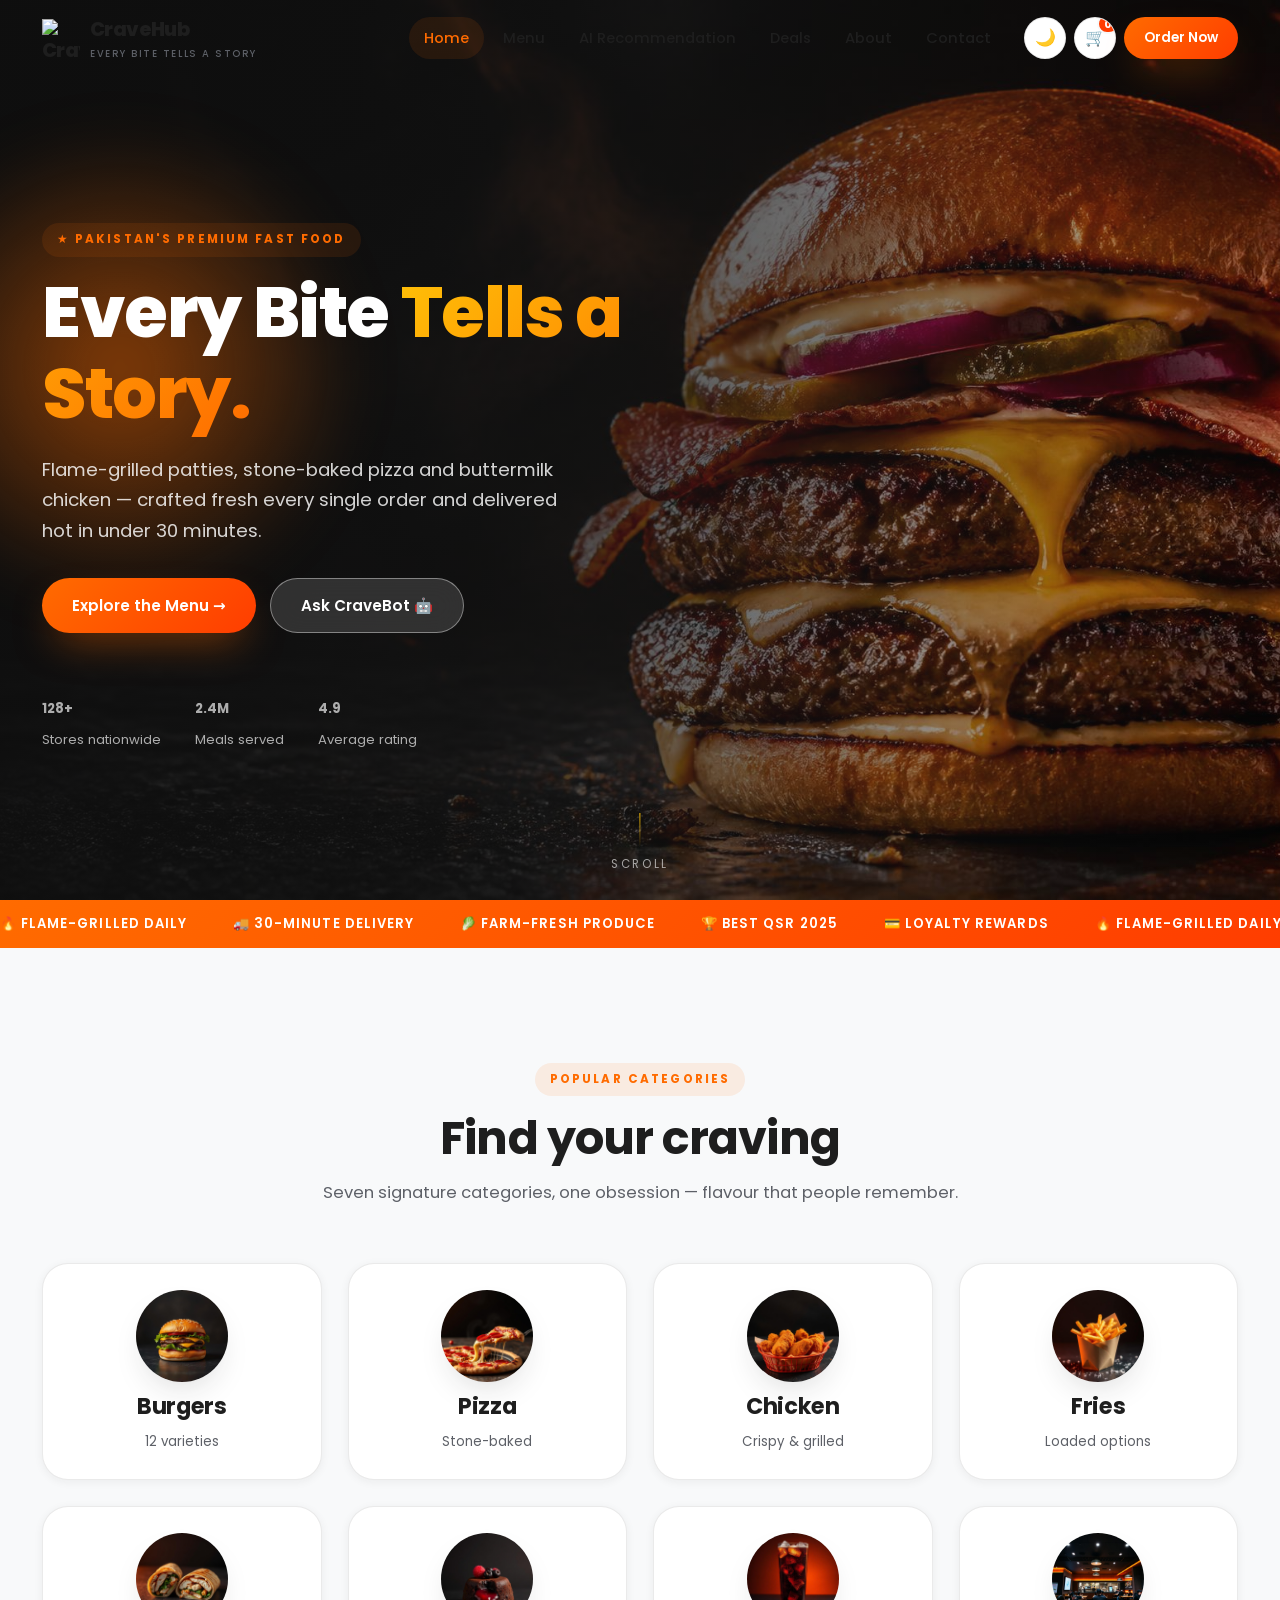
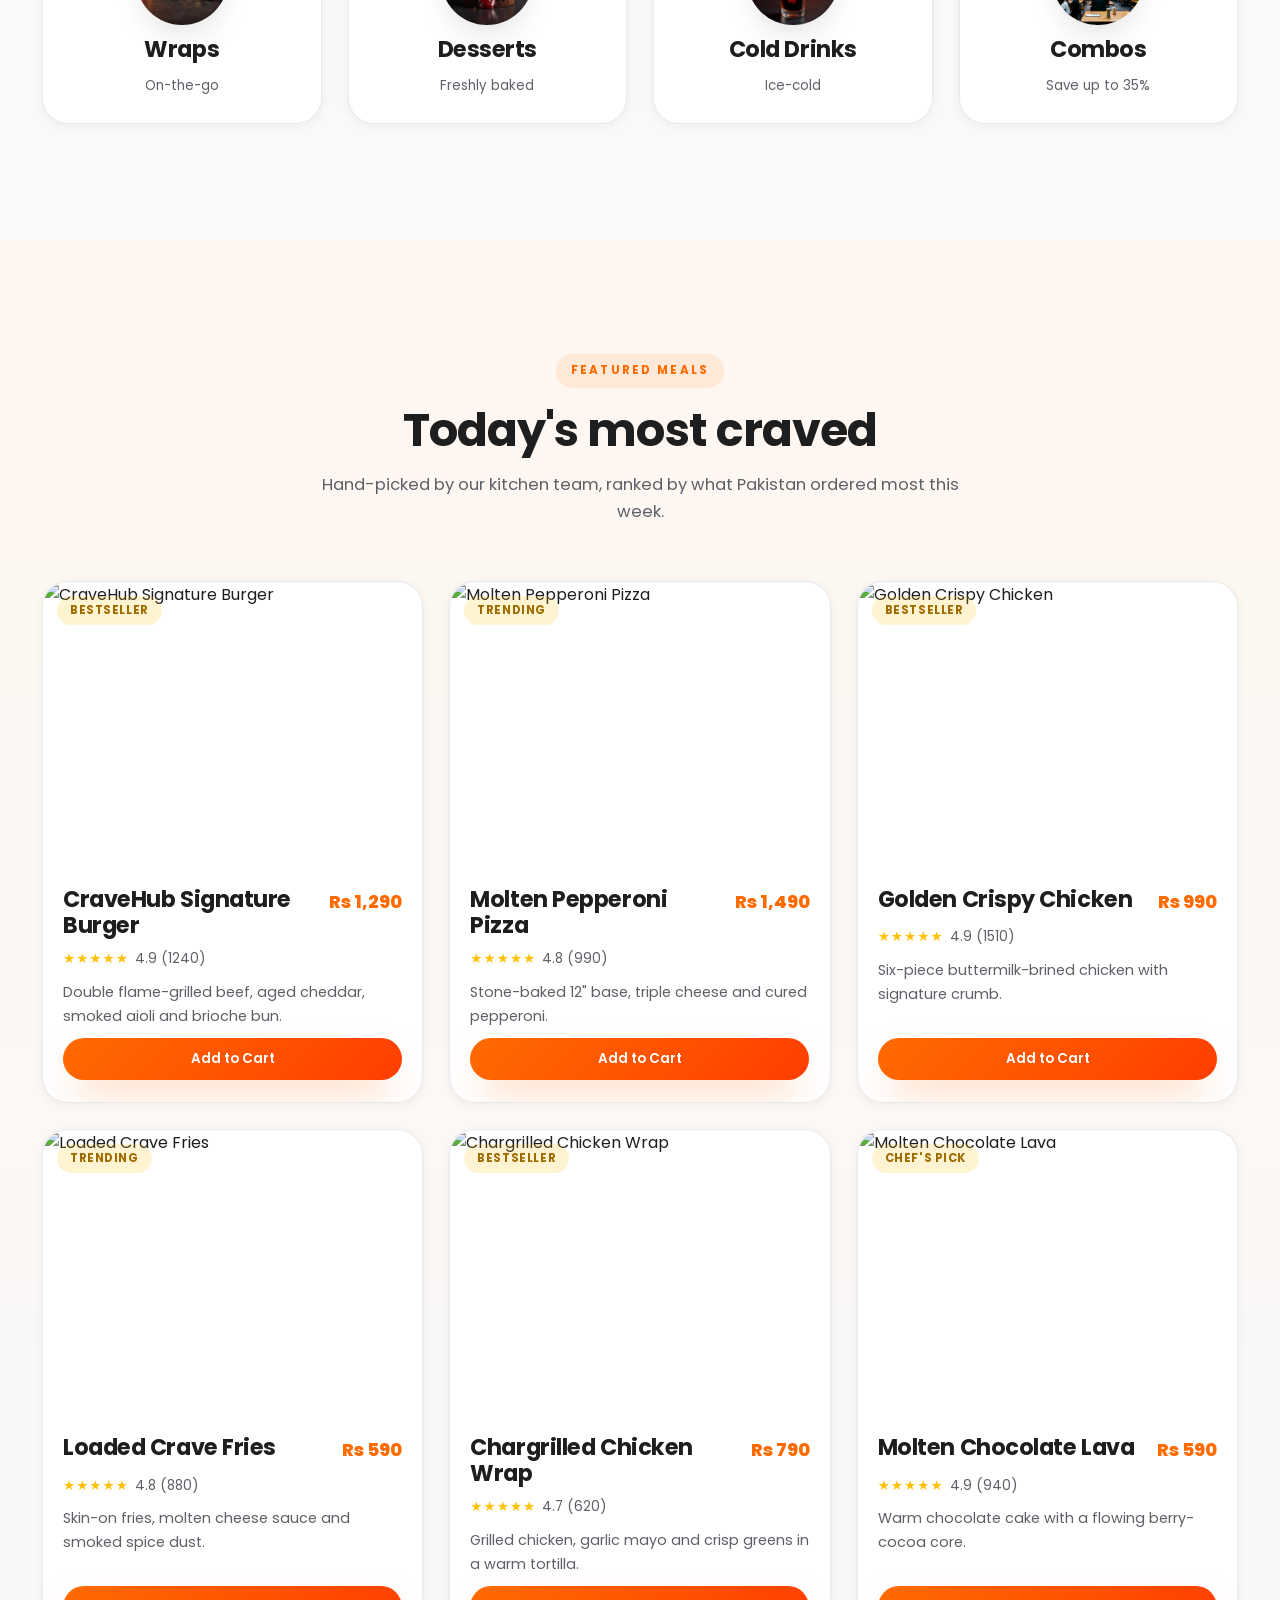
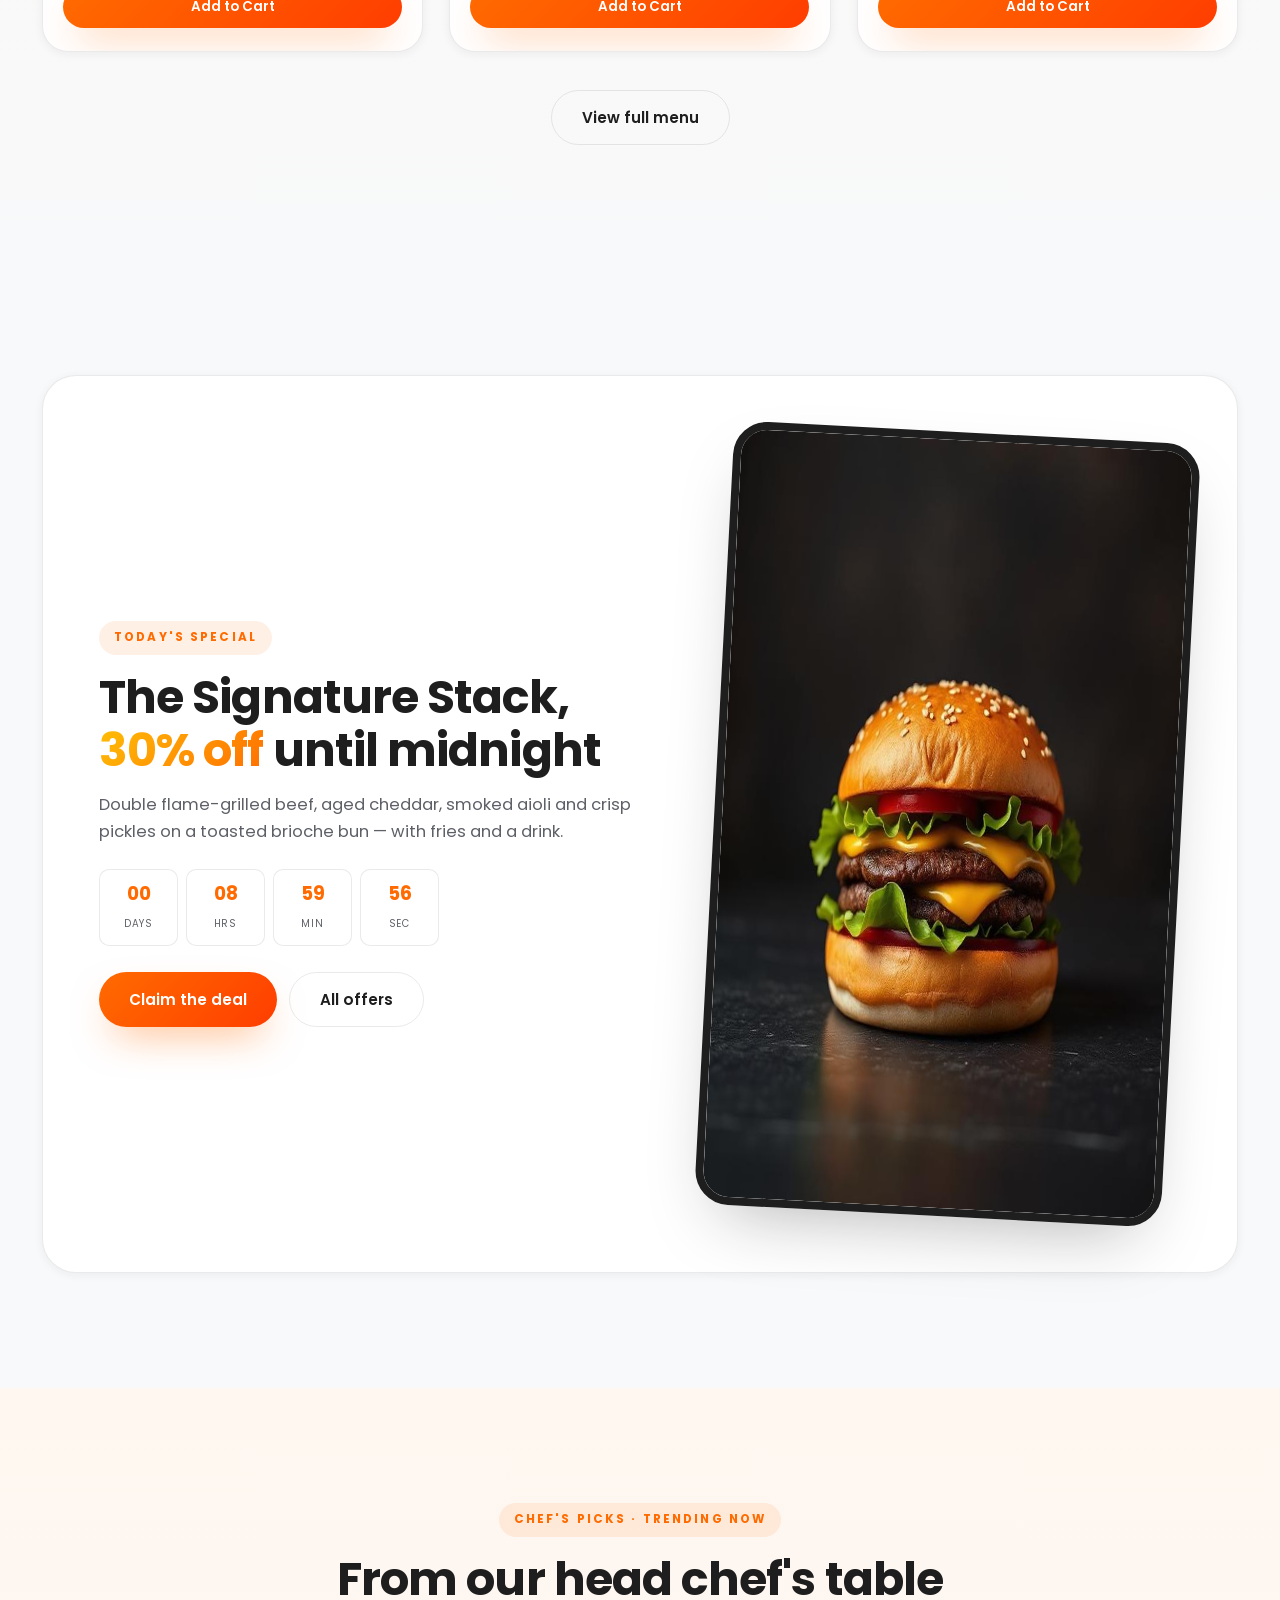
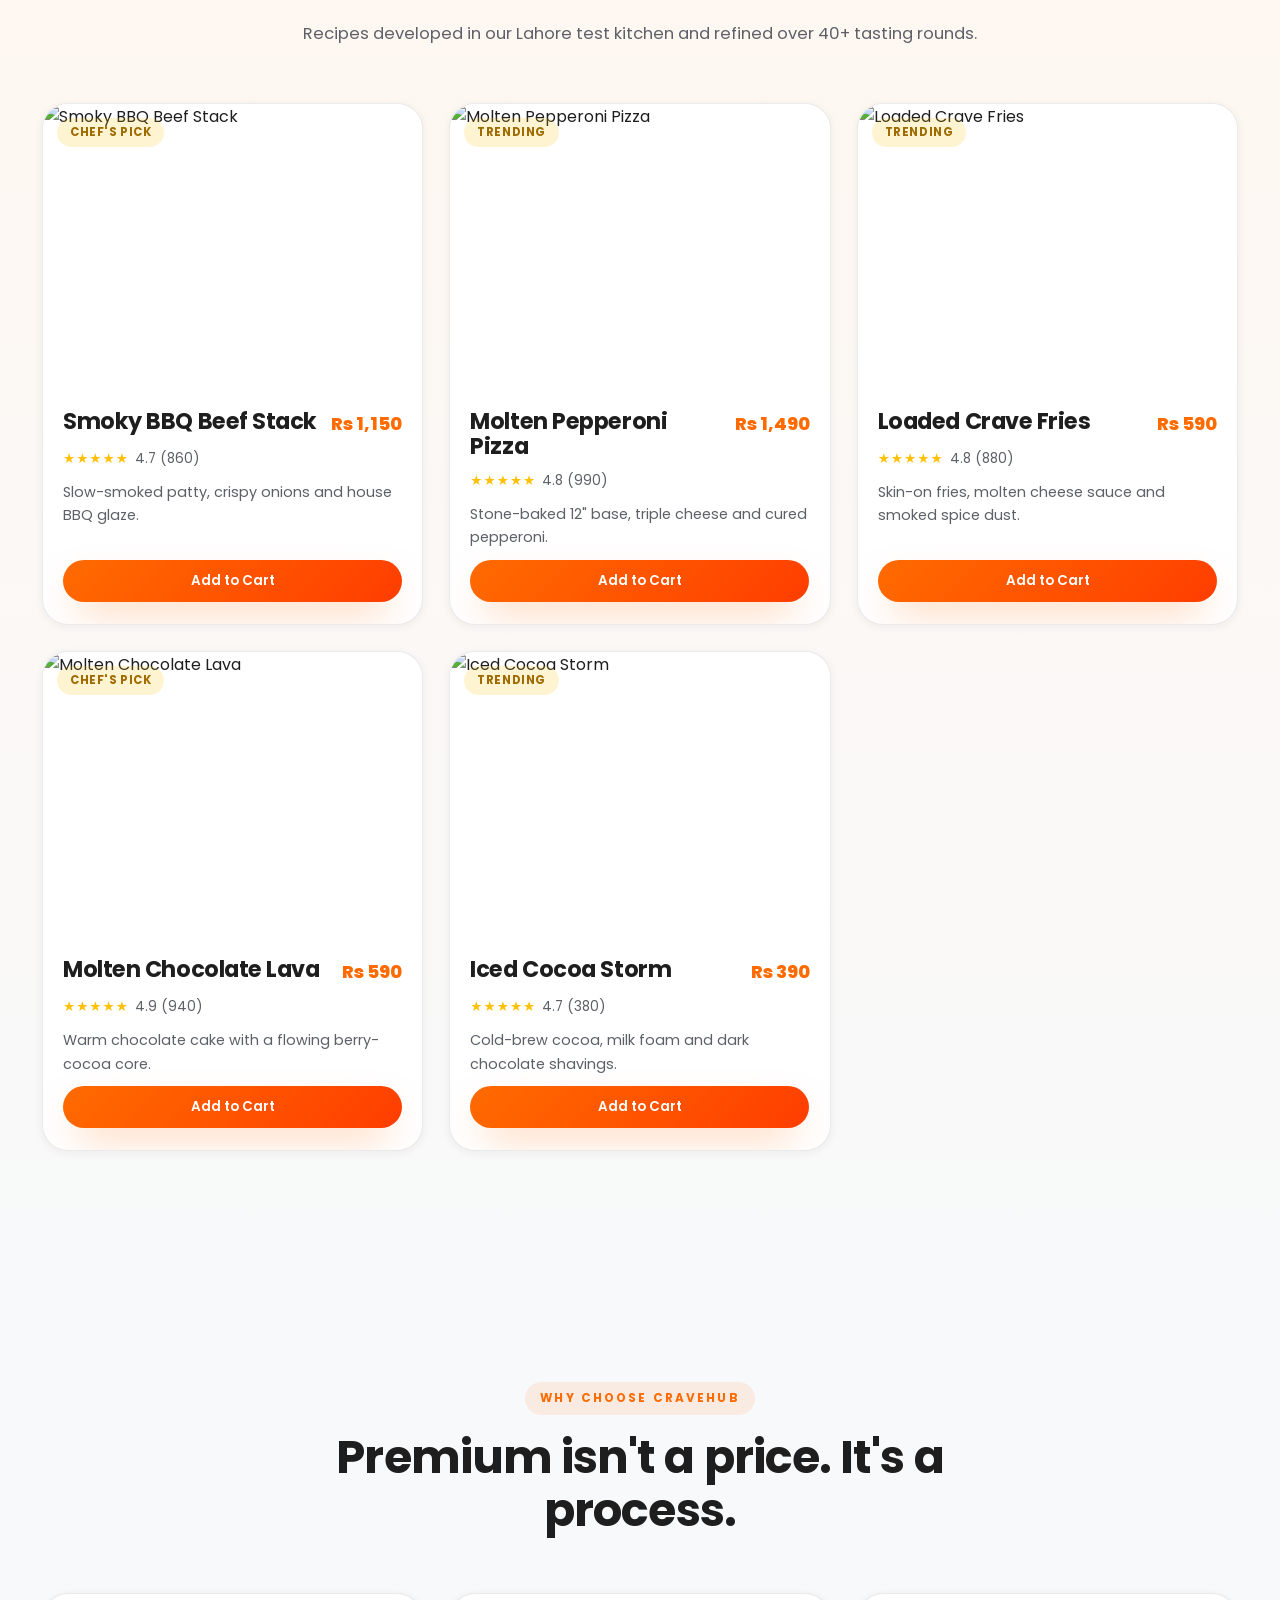
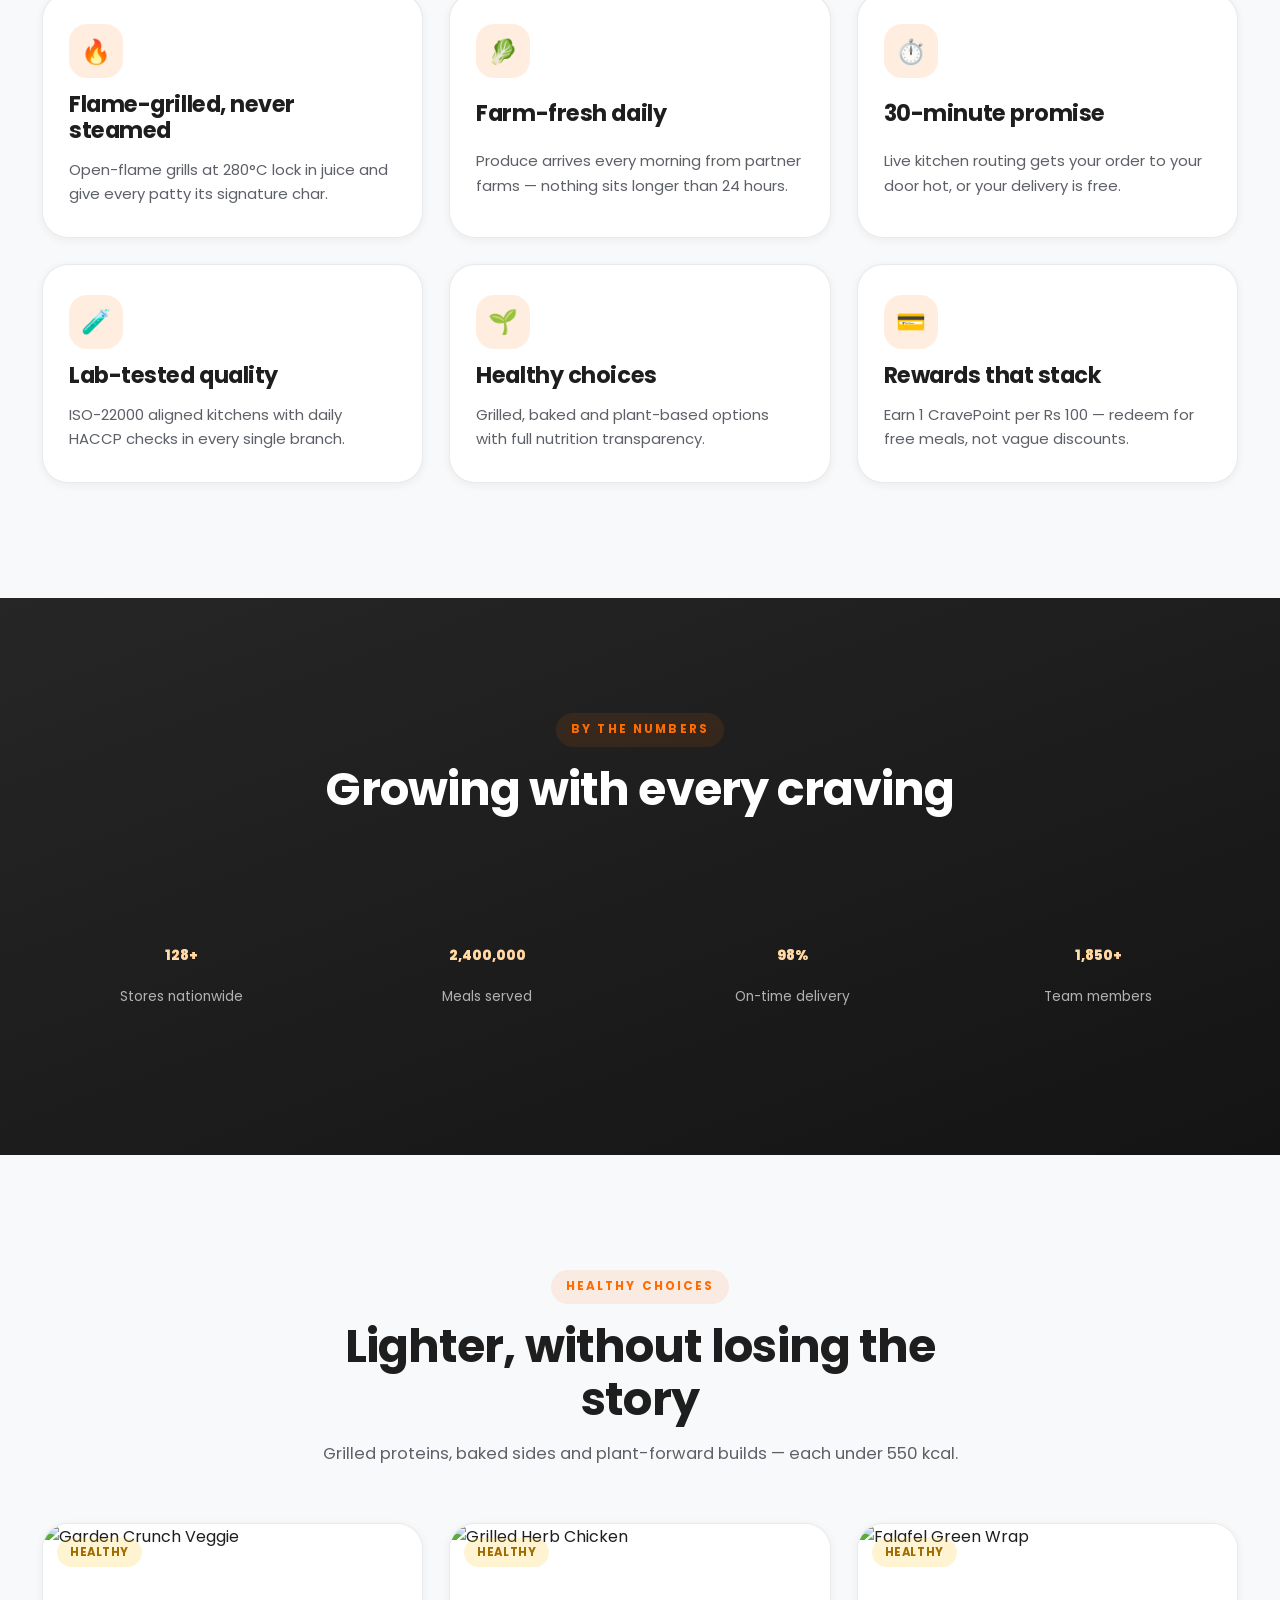
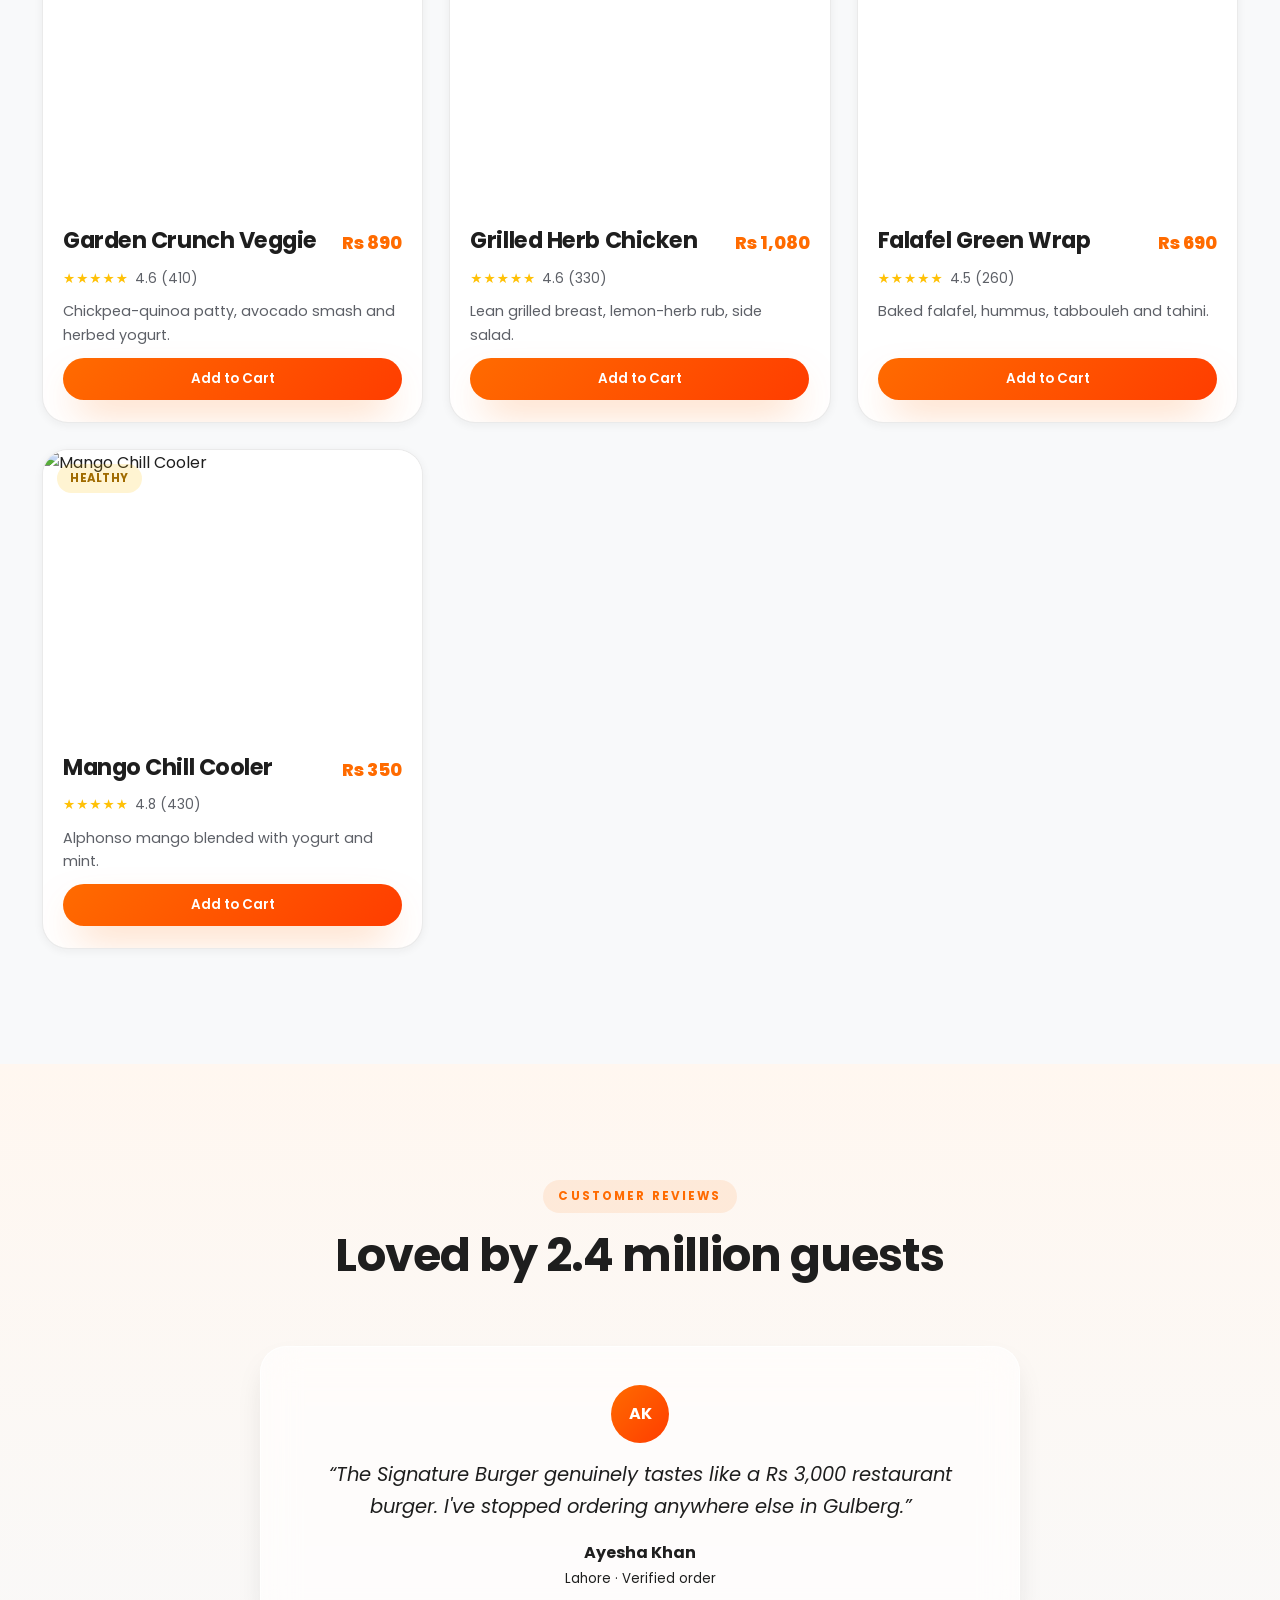
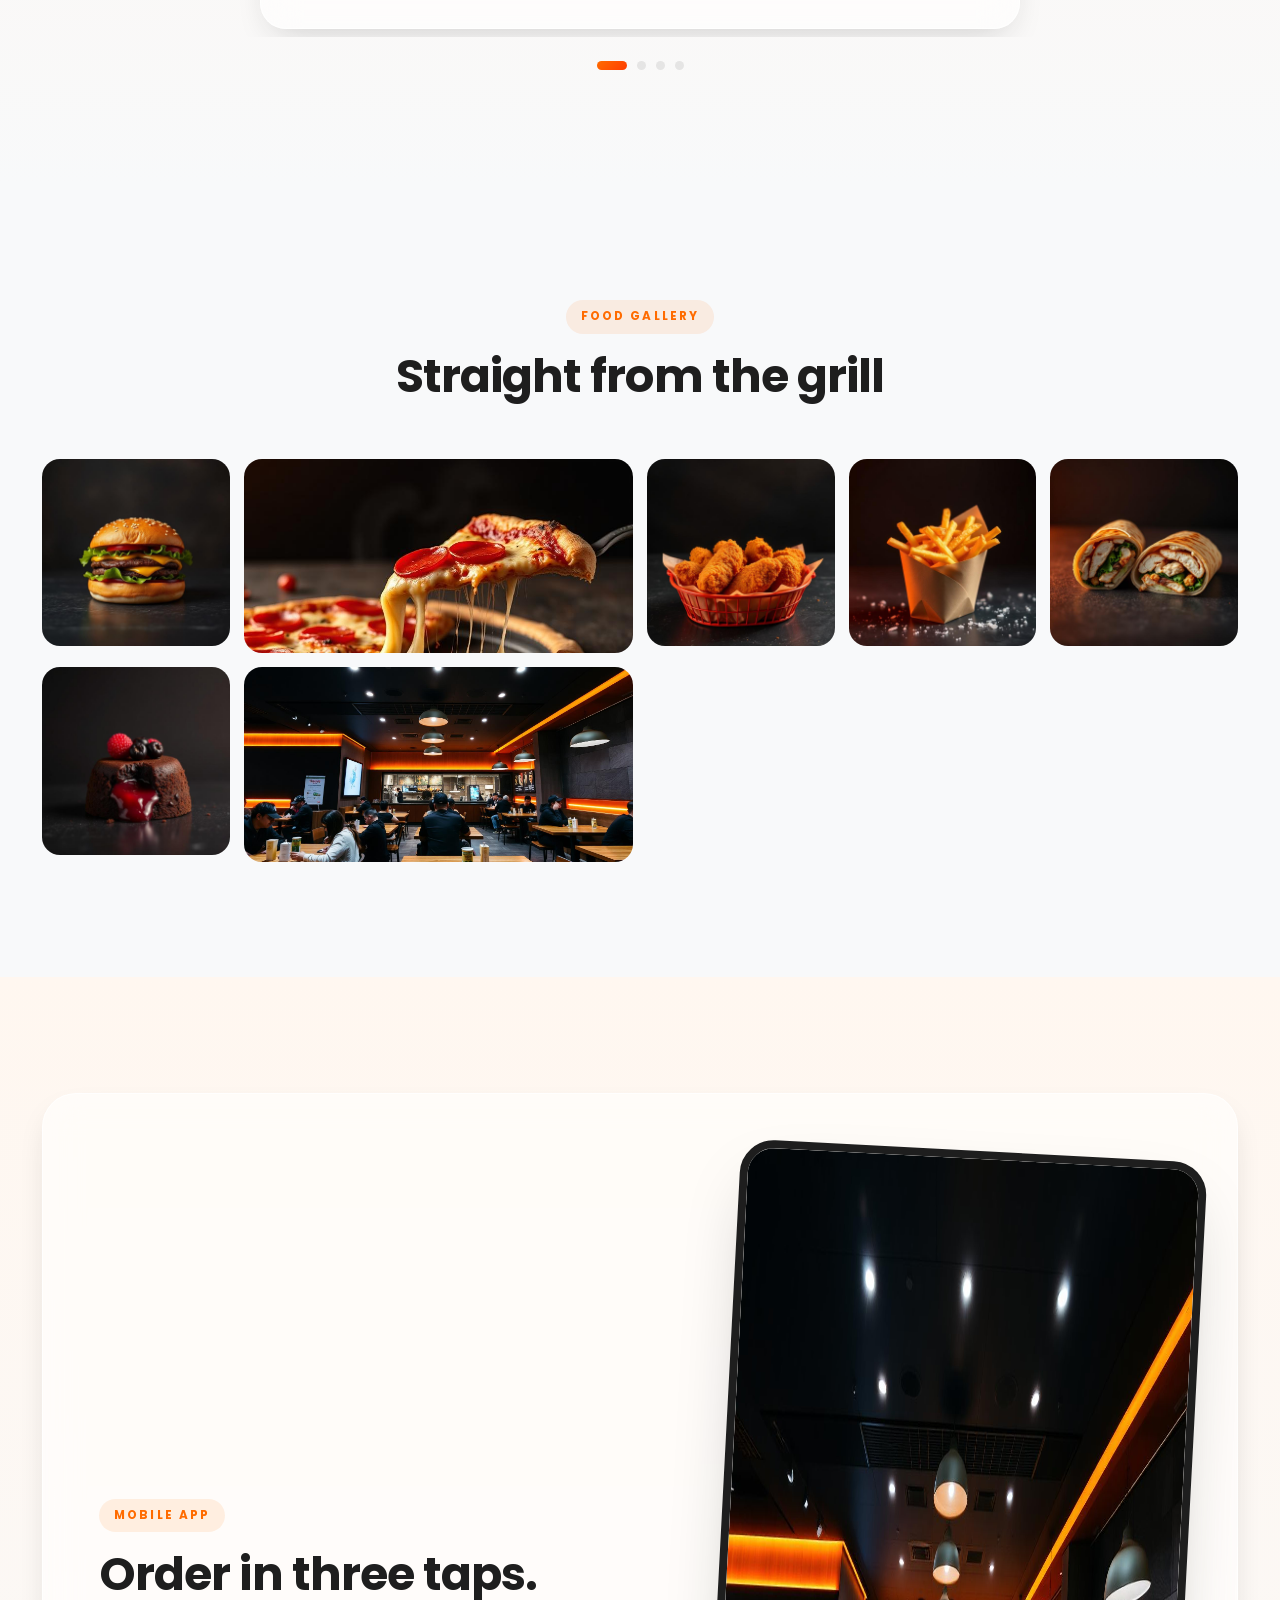
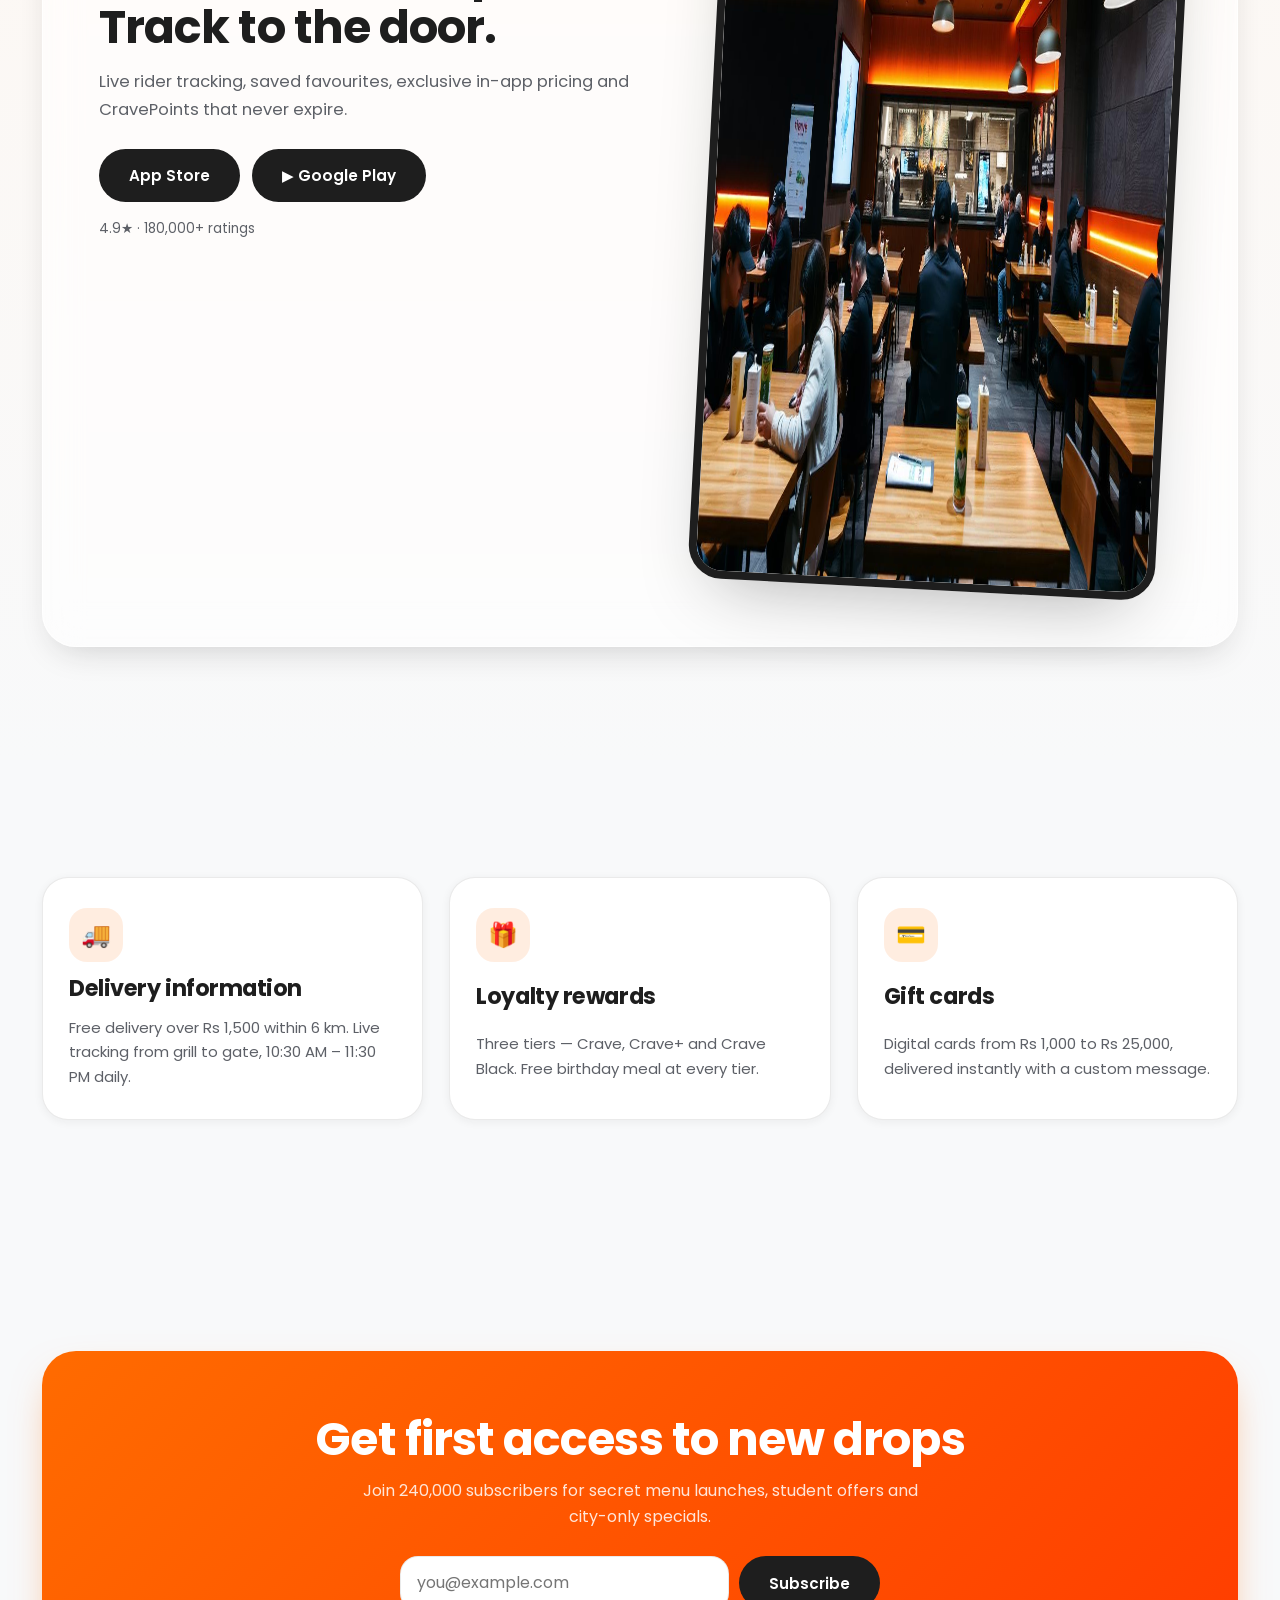
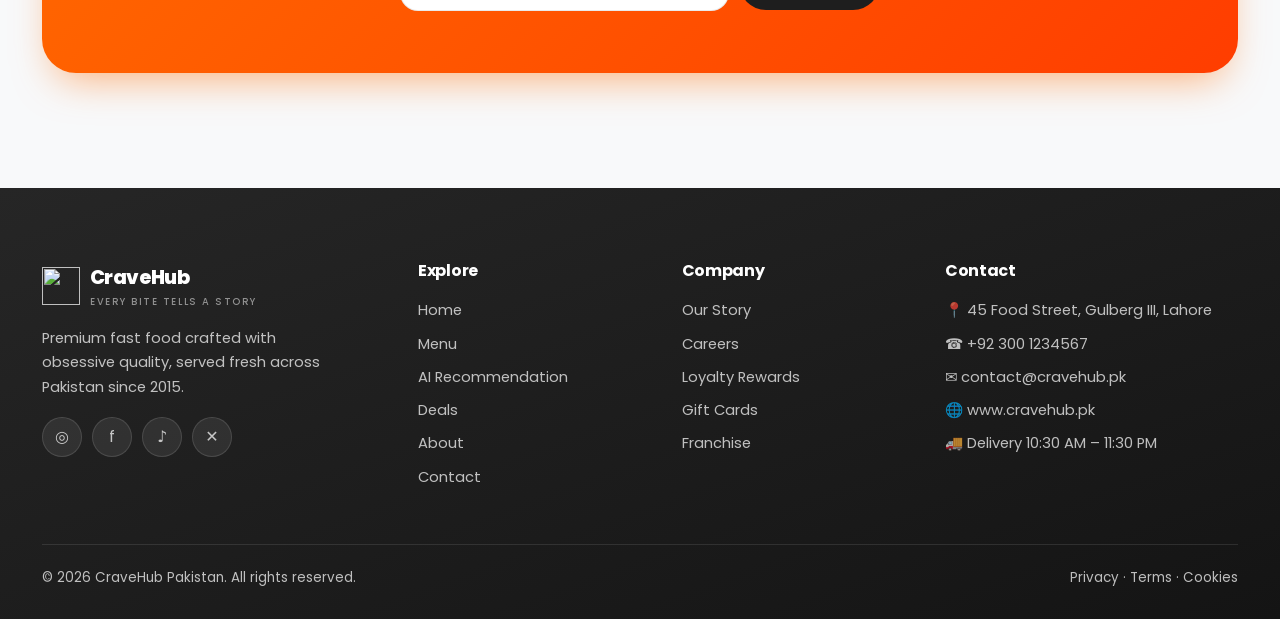
==== public/cravehub/index.html @ 2e431881 "Work in progress" ====
<!DOCTYPE html>
<html lang="en" data-theme="light">
<head>
<meta charset="utf-8">
<meta name="viewport" content="width=device-width, initial-scale=1">
<title>CraveHub — Premium Fast Food | Every Bite Tells a Story</title>
<meta name="description" content="CraveHub serves premium burgers, pizza, crispy chicken and more across Pakistan. Flame-grilled quality, fast delivery and an AI meal matcher built for cravings.">
<meta name="theme-color" content="#FF6B00">
<meta property="og:title" content="CraveHub — Every Bite Tells a Story">
<meta property="og:description" content="Premium fast food, crafted fresh. Explore the menu, grab a deal or let CraveBot pick your perfect meal.">
<meta property="og:type" content="website">
<meta name="twitter:card" content="summary_large_image">
<link rel="icon" href="img/logo.png" type="image/png">
<link rel="preconnect" href="https://fonts.googleapis.com">
<link rel="preconnect" href="https://fonts.gstatic.com" crossorigin>
<link href="https://fonts.googleapis.com/css2?family=Poppins:wght@300;400;500;600;700;800&display=swap" rel="stylesheet">
<link rel="stylesheet" href="style.css">
</head>
<body>
<a class="skip-link" href="#main">Skip to content</a>

<!-- Loading screen -->
<div class="loader" id="loader">
  <div style="display:grid;place-items:center">
    <img class="loader__logo" src="img/logo.png" alt="CraveHub" width="76" height="76">
    <div class="loader__bar"><i></i></div>
    <p class="loader__txt">Firing up the grill</p>
  </div>
</div>

<header id="site-header"></header>

<main id="main">
  <!-- ============ HERO ============ -->
  <section class="hero">
    <div class="hero__bg">
      <img src="img/hero.jpg" alt="Flame-grilled CraveHub signature burger" width="1920" height="1088" fetchpriority="high">
    </div>
    <span class="hero__glow" aria-hidden="true"></span>
    <div class="container">
      <div class="hero__content">
        <span class="eyebrow">★ Pakistan's premium fast food</span>
        <h1>Every Bite <span class="text-grad">Tells a Story.</span></h1>
        <p class="lead">Flame-grilled patties, stone-baked pizza and buttermilk chicken — crafted fresh every single order and delivered hot in under 30 minutes.</p>
        <div class="hero__cta">
          <a class="btn btn--primary" href="menu.html">Explore the Menu →</a>
          <a class="btn btn--glass" href="ai.html">Ask CraveBot 🤖</a>
        </div>
        <div class="hero__stats">
          <div><b><span data-count="128" data-suffix="+">0</span></b><span>Stores nationwide</span></div>
          <div><b><span data-count="2.4" data-suffix="M">0</span></b><span>Meals served</span></div>
          <div><b><span data-count="4.9">0</span></b><span>Average rating</span></div>
        </div>
      </div>
    </div>
    <div class="scroll-hint"><i></i>Scroll</div>
  </section>

  <!-- ============ MARQUEE ============ -->
  <div class="marquee" aria-hidden="true">
    <div class="marquee__track">
      <span>🔥 Flame-grilled daily</span><span>🚚 30-minute delivery</span><span>🥬 Farm-fresh produce</span><span>🏆 Best QSR 2025</span><span>💳 Loyalty rewards</span>
      <span>🔥 Flame-grilled daily</span><span>🚚 30-minute delivery</span><span>🥬 Farm-fresh produce</span><span>🏆 Best QSR 2025</span><span>💳 Loyalty rewards</span>
    </div>
  </div>

  <!-- ============ CATEGORIES ============ -->
  <section class="section">
    <div class="container">
      <div class="sec-head reveal">
        <span class="eyebrow">Popular categories</span>
        <h2>Find your craving</h2>
        <p class="sec-sub">Seven signature categories, one obsession — flavour that people remember.</p>
      </div>
      <div class="grid grid-4">
        <a class="card cat-card reveal" href="menu.html"><span class="cat-card__img"><img src="img/burger.jpg" alt="Burgers" loading="lazy" width="768" height="768"></span><h3>Burgers</h3><small>12 varieties</small></a>
        <a class="card cat-card reveal" data-delay="1" href="menu.html"><span class="cat-card__img"><img src="img/pizza.jpg" alt="Pizza" loading="lazy" width="768" height="768"></span><h3>Pizza</h3><small>Stone-baked</small></a>
        <a class="card cat-card reveal" data-delay="2" href="menu.html"><span class="cat-card__img"><img src="img/chicken.jpg" alt="Chicken" loading="lazy" width="768" height="768"></span><h3>Chicken</h3><small>Crispy & grilled</small></a>
        <a class="card cat-card reveal" data-delay="3" href="menu.html"><span class="cat-card__img"><img src="img/fries.jpg" alt="Fries" loading="lazy" width="768" height="768"></span><h3>Fries</h3><small>Loaded options</small></a>
        <a class="card cat-card reveal" href="menu.html"><span class="cat-card__img"><img src="img/wrap.jpg" alt="Wraps" loading="lazy" width="768" height="768"></span><h3>Wraps</h3><small>On-the-go</small></a>
        <a class="card cat-card reveal" data-delay="1" href="menu.html"><span class="cat-card__img"><img src="img/dessert.jpg" alt="Desserts" loading="lazy" width="768" height="768"></span><h3>Desserts</h3><small>Freshly baked</small></a>
        <a class="card cat-card reveal" data-delay="2" href="menu.html"><span class="cat-card__img"><img src="img/drink.jpg" alt="Cold drinks" loading="lazy" width="768" height="768"></span><h3>Cold Drinks</h3><small>Ice-cold</small></a>
        <a class="card cat-card reveal" data-delay="3" href="deals.html"><span class="cat-card__img"><img src="img/store.jpg" alt="Combo deals" loading="lazy" width="1536" height="1024"></span><h3>Combos</h3><small>Save up to 35%</small></a>
      </div>
    </div>
  </section>

  <!-- ============ FEATURED MEALS ============ -->
  <section class="section section--tint">
    <div class="container">
      <div class="sec-head reveal">
        <span class="eyebrow">Featured meals</span>
        <h2>Today's most craved</h2>
        <p class="sec-sub">Hand-picked by our kitchen team, ranked by what Pakistan ordered most this week.</p>
      </div>
      <div class="grid grid-3" id="featured-grid"></div>
      <div style="text-align:center;margin-top:38px" class="reveal">
        <a class="btn btn--ghost" href="menu.html">View full menu</a>
      </div>
    </div>
  </section>

  <!-- ============ TODAY'S SPECIAL ============ -->
  <section class="section">
    <div class="container">
      <div class="card app-promo reveal">
        <div>
          <span class="eyebrow">Today's special</span>
          <h2>The Signature Stack, <span class="text-grad">30% off</span> until midnight</h2>
          <p class="sec-sub">Double flame-grilled beef, aged cheddar, smoked aioli and crisp pickles on a toasted brioche bun — with fries and a drink.</p>
          <div class="countdown" data-countdown="9" style="max-width:340px;margin-top:24px"></div>
          <div class="store-badges">
            <a class="btn btn--primary" href="menu.html">Claim the deal</a>
            <a class="btn btn--ghost" href="deals.html">All offers</a>
          </div>
        </div>
        <div class="phone-mock"><img src="img/burger.jpg" alt="Signature stack burger combo" loading="lazy" width="768" height="768"></div>
      </div>
    </div>
  </section>

  <!-- ============ CHEF'S RECOMMENDATIONS ============ -->
  <section class="section section--tint">
    <div class="container">
      <div class="sec-head reveal">
        <span class="eyebrow">Chef's picks · Trending now</span>
        <h2>From our head chef's table</h2>
        <p class="sec-sub">Recipes developed in our Lahore test kitchen and refined over 40+ tasting rounds.</p>
      </div>
      <div class="grid grid-3" id="chef-grid"></div>
    </div>
  </section>

  <!-- ============ WHY CHOOSE ============ -->
  <section class="section">
    <div class="container">
      <div class="sec-head reveal">
        <span class="eyebrow">Why choose CraveHub</span>
        <h2>Premium isn't a price. It's a process.</h2>
      </div>
      <div class="grid grid-3">
        <article class="card feature reveal"><span class="icon-box">🔥</span><h3>Flame-grilled, never steamed</h3><p>Open-flame grills at 280°C lock in juice and give every patty its signature char.</p></article>
        <article class="card feature reveal" data-delay="1"><span class="icon-box">🥬</span><h3>Farm-fresh daily</h3><p>Produce arrives every morning from partner farms — nothing sits longer than 24 hours.</p></article>
        <article class="card feature reveal" data-delay="2"><span class="icon-box">⏱️</span><h3>30-minute promise</h3><p>Live kitchen routing gets your order to your door hot, or your delivery is free.</p></article>
        <article class="card feature reveal"><span class="icon-box">🧪</span><h3>Lab-tested quality</h3><p>ISO-22000 aligned kitchens with daily HACCP checks in every single branch.</p></article>
        <article class="card feature reveal" data-delay="1"><span class="icon-box">🌱</span><h3>Healthy choices</h3><p>Grilled, baked and plant-based options with full nutrition transparency.</p></article>
        <article class="card feature reveal" data-delay="2"><span class="icon-box">💳</span><h3>Rewards that stack</h3><p>Earn 1 CravePoint per Rs 100 — redeem for free meals, not vague discounts.</p></article>
      </div>
    </div>
  </section>

  <!-- ============ STATS ============ -->
  <section class="section section--dark">
    <div class="container">
      <div class="sec-head reveal"><span class="eyebrow">By the numbers</span><h2 style="color:#fff">Growing with every craving</h2></div>
      <div class="grid grid-4">
        <div class="stat reveal"><b><span data-count="128" data-suffix="+">0</span></b><span>Stores nationwide</span></div>
        <div class="stat reveal" data-delay="1"><b><span data-count="2400000">0</span></b><span>Meals served</span></div>
        <div class="stat reveal" data-delay="2"><b><span data-count="98" data-suffix="%">0</span></b><span>On-time delivery</span></div>
        <div class="stat reveal" data-delay="3"><b><span data-count="1850" data-suffix="+">0</span></b><span>Team members</span></div>
      </div>
    </div>
  </section>

  <!-- ============ HEALTHY CHOICES ============ -->
  <section class="section">
    <div class="container">
      <div class="sec-head reveal">
        <span class="eyebrow">Healthy choices</span>
        <h2>Lighter, without losing the story</h2>
        <p class="sec-sub">Grilled proteins, baked sides and plant-forward builds — each under 550 kcal.</p>
      </div>
      <div class="grid grid-3" id="healthy-grid"></div>
    </div>
  </section>

  <!-- ============ TESTIMONIALS ============ -->
  <section class="section section--tint">
    <div class="container">
      <div class="sec-head reveal"><span class="eyebrow">Customer reviews</span><h2>Loved by 2.4 million guests</h2></div>
      <div class="slider reveal" id="testimonials">
        <div class="slider__track">
          <div class="slide"><blockquote class="glass quote"><span class="avatar">AK</span><p>“The Signature Burger genuinely tastes like a Rs 3,000 restaurant burger. I've stopped ordering anywhere else in Gulberg.”</p><footer><strong>Ayesha Khan</strong><small>Lahore · Verified order</small></footer></blockquote></div>
          <div class="slide"><blockquote class="glass quote"><span class="avatar">BS</span><p>“Delivery hit my desk in 22 minutes and the fries were still crisp. Whatever their logistics team is doing, it works.”</p><footer><strong>Bilal Sheikh</strong><small>Karachi · Verified order</small></footer></blockquote></div>
          <div class="slide"><blockquote class="glass quote"><span class="avatar">MF</span><p>“CraveBot picked the Nashville Hot Wings for me and it was a perfect read. Genuinely useful, not a gimmick.”</p><footer><strong>Maryam Farooq</strong><small>Islamabad · Verified order</small></footer></blockquote></div>
          <div class="slide"><blockquote class="glass quote"><span class="avatar">HR</span><p>“Family Feast Friday has become a ritual at home. Four people, one box, zero complaints from the kids.”</p><footer><strong>Hamza Raza</strong><small>Lahore · Loyalty member</small></footer></blockquote></div>
        </div>
      </div>
      <div class="slider__nav" id="slider-dots"></div>
    </div>
  </section>

  <!-- ============ GALLERY ============ -->
  <section class="section">
    <div class="container">
      <div class="sec-head reveal"><span class="eyebrow">Food gallery</span><h2>Straight from the grill</h2></div>
      <div class="gallery reveal">
        <figure data-tag="Signature Stack"><img src="img/burger.jpg" alt="Signature burger" loading="lazy" width="768" height="768"></figure>
        <figure class="wide" data-tag="Molten Pepperoni"><img src="img/pizza.jpg" alt="Pepperoni pizza" loading="lazy" width="768" height="768"></figure>
        <figure data-tag="Golden Crispy"><img src="img/chicken.jpg" alt="Crispy chicken" loading="lazy" width="768" height="768"></figure>
        <figure data-tag="Loaded Fries"><img src="img/fries.jpg" alt="Loaded fries" loading="lazy" width="768" height="768"></figure>
        <figure data-tag="Chargrilled Wrap"><img src="img/wrap.jpg" alt="Chicken wrap" loading="lazy" width="768" height="768"></figure>
        <figure data-tag="Lava Dessert"><img src="img/dessert.jpg" alt="Lava cake" loading="lazy" width="768" height="768"></figure>
        <figure class="wide" data-tag="Inside CraveHub"><img src="img/store.jpg" alt="CraveHub restaurant interior" loading="lazy" width="1536" height="1024"></figure>
      </div>
    </div>
  </section>

  <!-- ============ APP PROMO ============ -->
  <section class="section section--tint">
    <div class="container">
      <div class="glass app-promo reveal">
        <div>
          <span class="eyebrow">Mobile app</span>
          <h2>Order in three taps. Track to the door.</h2>
          <p class="sec-sub">Live rider tracking, saved favourites, exclusive in-app pricing and CravePoints that never expire.</p>
          <div class="store-badges">
            <a class="btn btn--dark" href="#newsletter">  App Store</a>
            <a class="btn btn--dark" href="#newsletter">▶ Google Play</a>
          </div>
          <p class="form-note" style="margin-top:16px">4.9★ · 180,000+ ratings</p>
        </div>
        <div class="phone-mock"><img src="img/store.jpg" alt="CraveHub app preview" loading="lazy" width="1536" height="1024"></div>
      </div>
    </div>
  </section>

  <!-- ============ DELIVERY + REWARDS ============ -->
  <section class="section">
    <div class="container">
      <div class="grid grid-3">
        <article class="card feature reveal"><span class="icon-box">🚚</span><h3>Delivery information</h3><p>Free delivery over Rs 1,500 within 6 km. Live tracking from grill to gate, 10:30 AM – 11:30 PM daily.</p></article>
        <article class="card feature reveal" data-delay="1"><span class="icon-box">🎁</span><h3>Loyalty rewards</h3><p>Three tiers — Crave, Crave+ and Crave Black. Free birthday meal at every tier.</p></article>
        <article class="card feature reveal" data-delay="2"><span class="icon-box">💳</span><h3>Gift cards</h3><p>Digital cards from Rs 1,000 to Rs 25,000, delivered instantly with a custom message.</p></article>
      </div>
    </div>
  </section>

  <!-- ============ NEWSLETTER ============ -->
  <section class="section" id="newsletter">
    <div class="container">
      <div class="cta-band reveal">
        <h2>Get first access to new drops</h2>
        <p>Join 240,000 subscribers for secret menu launches, student offers and city-only specials.</p>
        <form class="newsletter-form" style="max-width:480px;margin-inline:auto" novalidate>
          <label class="visually-hidden" for="nl-home" style="position:absolute;left:-9999px">Email address</label>
          <input class="input" id="nl-home" type="email" placeholder="you@example.com" required>
          <button class="btn btn--dark" type="submit">Subscribe</button>
        </form>
      </div>
    </div>
  </section>
</main>

<div id="site-footer"></div>
<button class="to-top" id="to-top" aria-label="Back to top">↑</button>
<div id="toast-stack"></div>
<div class="modal" id="quick-modal" role="dialog" aria-modal="true" aria-label="Quick view">
  <div class="modal__box" id="quick-body" style="position:relative"></div>
  <button class="icon-btn modal__close" data-close-modal aria-label="Close">✕</button>
</div>
<script src="script.js"></script>
</body>
</html>
---- public/cravehub/style.css ----
/* =============================================================
   CraveHub — Global Stylesheet
   Brand: #FF6B00 primary · #FFC107 secondary · #1E1E1E dark
   Sections: 1 Tokens · 2 Reset · 3 Layout · 4 Components
             5 Nav/Footer · 6 Pages · 7 Animations · 8 Responsive
   ============================================================= */

/* ---------- 1. Design tokens ---------- */
:root {
  --primary: #ff6b00;
  --secondary: #ffc107;
  --accent: #ff3d00;
  --dark: #1e1e1e;
  --white: #ffffff;
  --bg: #f8f9fa;

  --surface: #ffffff;
  --surface-2: #ffffff;
  --text: #1e1e1e;
  --text-soft: #5d6067;
  --border: rgba(30, 30, 30, 0.09);
  --glass: rgba(255, 255, 255, 0.62);
  --glass-brd: rgba(255, 255, 255, 0.7);

  --grad-primary: linear-gradient(135deg, #ff6b00 0%, #ff3d00 100%);
  --grad-warm: linear-gradient(135deg, #ffc107 0%, #ff6b00 100%);
  --grad-dark: linear-gradient(160deg, #262626 0%, #141414 100%);
  --grad-soft: linear-gradient(180deg, #fff7f0 0%, #f8f9fa 100%);

  --shadow-sm: 0 2px 10px rgba(30, 30, 30, 0.06);
  --shadow-md: 0 14px 34px -14px rgba(30, 30, 30, 0.22);
  --shadow-lg: 0 30px 70px -28px rgba(30, 30, 30, 0.35);
  --shadow-glow: 0 18px 40px -14px rgba(255, 107, 0, 0.55);

  --r-sm: 10px;
  --r-md: 18px;
  --r-lg: 26px;
  --r-xl: 34px;
  --r-pill: 999px;

  --ease: cubic-bezier(0.22, 1, 0.36, 1);
  --t: 0.35s var(--ease);
  --max: 1240px;
  --nav-h: 76px;
}

html[data-theme="dark"] {
  --bg: #121212;
  --surface: #1c1c1c;
  --surface-2: #232323;
  --text: #f4f4f5;
  --text-soft: #a5a7ad;
  --border: rgba(255, 255, 255, 0.1);
  --glass: rgba(32, 32, 32, 0.6);
  --glass-brd: rgba(255, 255, 255, 0.12);
  --grad-soft: linear-gradient(180deg, #1d1712 0%, #121212 100%);
  --shadow-md: 0 14px 34px -14px rgba(0, 0, 0, 0.7);
  --shadow-lg: 0 30px 70px -28px rgba(0, 0, 0, 0.8);
}

/* ---------- 2. Reset & base ---------- */
*,
*::before,
*::after { box-sizing: border-box; }

* { margin: 0; padding: 0; }

html {
  scroll-behavior: smooth;
  scroll-padding-top: calc(var(--nav-h) + 16px);
  -webkit-text-size-adjust: 100%;
}

body {
  font-family: "Poppins", system-ui, -apple-system, "Segoe UI", sans-serif;
  background: var(--bg);
  color: var(--text);
  line-height: 1.65;
  font-size: 16px;
  overflow-x: hidden;
  transition: background var(--t), color var(--t);
}

img { max-width: 100%; display: block; }
a { color: inherit; text-decoration: none; }
button, input, select, textarea { font: inherit; color: inherit; }
ul { list-style: none; }

h1, h2, h3, h4 { line-height: 1.15; font-weight: 700; letter-spacing: -0.02em; }
h1 { font-size: clamp(2.4rem, 6vw, 4.4rem); font-weight: 800; }
h2 { font-size: clamp(1.9rem, 3.6vw, 2.9rem); }
h3 { font-size: clamp(1.15rem, 2vw, 1.4rem); }

::selection { background: var(--primary); color: #fff; }

:focus-visible {
  outline: 3px solid var(--primary);
  outline-offset: 3px;
  border-radius: 6px;
}

.skip-link {
  position: absolute; left: 12px; top: -70px; z-index: 200;
  background: var(--primary); color: #fff; padding: 10px 18px;
  border-radius: var(--r-pill); transition: top var(--t);
}
.skip-link:focus { top: 12px; }

/* ---------- 3. Layout helpers ---------- */
.container { width: 100%; max-width: var(--max); margin-inline: auto; padding-inline: 22px; }
.section { padding: clamp(64px, 9vw, 116px) 0; }
.section--tint { background: var(--grad-soft); }
.section--dark { background: var(--grad-dark); color: #fff; }
.section--dark .sec-sub, .section--dark p { color: rgba(255, 255, 255, 0.72); }

.sec-head { max-width: 680px; margin: 0 auto clamp(34px, 5vw, 56px); text-align: center; }
.sec-head--left { margin-inline: 0; text-align: left; }
.eyebrow {
  display: inline-flex; align-items: center; gap: 8px;
  font-size: 0.74rem; font-weight: 700; letter-spacing: 0.18em; text-transform: uppercase;
  color: var(--primary); background: rgba(255, 107, 0, 0.1);
  padding: 7px 15px; border-radius: var(--r-pill); margin-bottom: 16px;
}
.sec-sub { color: var(--text-soft); margin-top: 14px; font-size: 1.03rem; }

.grid { display: grid; gap: 26px; }
.grid-2 { grid-template-columns: repeat(auto-fit, minmax(320px, 1fr)); }
.grid-3 { grid-template-columns: repeat(auto-fill, minmax(290px, 1fr)); }
.grid-4 { grid-template-columns: repeat(auto-fill, minmax(230px, 1fr)); }

.text-grad {
  background: var(--grad-warm);
  -webkit-background-clip: text; background-clip: text; color: transparent;
}

/* ---------- 4. Components ---------- */
/* Buttons */
.btn {
  position: relative; overflow: hidden;
  display: inline-flex; align-items: center; justify-content: center; gap: 10px;
  padding: 14px 30px; border: 0; border-radius: var(--r-pill);
  font-weight: 600; font-size: 0.95rem; cursor: pointer;
  transition: transform var(--t), box-shadow var(--t), background var(--t), color var(--t);
  will-change: transform;
}
.btn:hover { transform: translateY(-3px); }
.btn:active { transform: translateY(-1px) scale(0.99); }
.btn--primary { background: var(--grad-primary); color: #fff; box-shadow: var(--shadow-glow); }
.btn--primary:hover { box-shadow: 0 24px 50px -16px rgba(255, 107, 0, 0.68); }
.btn--ghost { background: transparent; color: var(--text); border: 1.5px solid var(--border); }
.btn--ghost:hover { border-color: var(--primary); color: var(--primary); }
.btn--glass {
  background: rgba(255, 255, 255, 0.14); color: #fff;
  border: 1.5px solid rgba(255, 255, 255, 0.4); backdrop-filter: blur(14px);
}
.btn--glass:hover { background: rgba(255, 255, 255, 0.26); }
.btn--dark { background: var(--dark); color: #fff; }
.btn--sm { padding: 10px 20px; font-size: 0.84rem; }
.btn--block { width: 100%; }

.ripple {
  position: absolute; border-radius: 50%; transform: scale(0);
  background: rgba(255, 255, 255, 0.45); pointer-events: none;
  animation: ripple 0.65s linear;
}
.btn--ghost .ripple { background: rgba(255, 107, 0, 0.25); }
@keyframes ripple { to { transform: scale(3.2); opacity: 0; } }

/* Cards */
.card {
  background: var(--surface); border: 1px solid var(--border);
  border-radius: var(--r-lg); box-shadow: var(--shadow-sm);
  transition: transform var(--t), box-shadow var(--t), border-color var(--t);
}
.card:hover { transform: translateY(-8px); box-shadow: var(--shadow-lg); border-color: rgba(255, 107, 0, 0.35); }

.glass {
  background: var(--glass); border: 1px solid var(--glass-brd);
  backdrop-filter: blur(18px) saturate(160%);
  -webkit-backdrop-filter: blur(18px) saturate(160%);
  border-radius: var(--r-lg); box-shadow: var(--shadow-md);
}

.icon-box {
  width: 54px; height: 54px; border-radius: var(--r-md);
  display: grid; place-items: center; font-size: 1.5rem;
  background: rgba(255, 107, 0, 0.12); color: var(--primary);
  transition: transform var(--t), background var(--t), color var(--t);
}
.card:hover .icon-box { transform: rotate(-8deg) scale(1.08); background: var(--grad-primary); color: #fff; }

.chip {
  display: inline-block; padding: 5px 13px; border-radius: var(--r-pill);
  font-size: 0.72rem; font-weight: 700; letter-spacing: 0.05em; text-transform: uppercase;
  background: rgba(255, 193, 7, 0.18); color: #a06b00;
}
html[data-theme="dark"] .chip { color: var(--secondary); }
.chip--hot { background: rgba(255, 61, 0, 0.14); color: var(--accent); }

/* Food card */
.food-card { overflow: hidden; display: flex; flex-direction: column; }
.food-card__media { position: relative; aspect-ratio: 4 / 3; overflow: hidden; background: var(--surface-2); }
.food-card__media img { width: 100%; height: 100%; object-fit: cover; transition: transform 0.8s var(--ease); }
.food-card:hover .food-card__media img { transform: scale(1.1) rotate(1deg); }
.food-card__media::after {
  content: ""; position: absolute; inset: 0; opacity: 0; transition: opacity var(--t);
  background: linear-gradient(180deg, rgba(255, 107, 0, 0) 40%, rgba(255, 61, 0, 0.5) 100%);
}
.food-card:hover .food-card__media::after { opacity: 1; }
.food-card__tag { position: absolute; top: 14px; left: 14px; z-index: 2; }
.food-card__quick {
  position: absolute; inset-inline: 14px; bottom: 14px; z-index: 2;
  transform: translateY(140%); opacity: 0; transition: all var(--t);
}
.food-card:hover .food-card__quick,
.food-card:focus-within .food-card__quick { transform: translateY(0); opacity: 1; }
.food-card__body { padding: 20px 20px 22px; display: flex; flex-direction: column; gap: 10px; flex: 1; }
.food-card__top { display: flex; justify-content: space-between; align-items: start; gap: 12px; }
.food-card__desc { color: var(--text-soft); font-size: 0.9rem; flex: 1; }
.price { font-weight: 800; color: var(--primary); font-size: 1.12rem; white-space: nowrap; }
.stars { color: var(--secondary); font-size: 0.85rem; letter-spacing: 1px; }
.stars span { color: var(--text-soft); margin-left: 6px; letter-spacing: 0; }

/* Forms */
.field { display: flex; flex-direction: column; gap: 7px; margin-bottom: 16px; }
.field label { font-size: 0.85rem; font-weight: 600; }
.input, select.input, textarea.input {
  width: 100%; padding: 13px 16px; border-radius: var(--r-md);
  border: 1.5px solid var(--border); background: var(--surface-2);
  transition: border-color var(--t), box-shadow var(--t);
}
.input:focus {
  outline: none; border-color: var(--primary);
  box-shadow: 0 0 0 4px rgba(255, 107, 0, 0.15);
}
textarea.input { resize: vertical; min-height: 130px; }
.error-msg { color: var(--accent); font-size: 0.78rem; min-height: 16px; }
.input.is-invalid { border-color: var(--accent); }

.form-note { font-size: 0.85rem; color: var(--text-soft); }

/* Newsletter */
.newsletter-form { display: flex; gap: 10px; flex-wrap: wrap; }
.newsletter-form .input { flex: 1 1 240px; }

/* Toast */
#toast-stack {
  position: fixed; right: 20px; bottom: 92px; z-index: 120;
  display: flex; flex-direction: column; gap: 10px; pointer-events: none;
}
.toast {
  background: var(--dark); color: #fff; padding: 13px 20px; border-radius: var(--r-pill);
  box-shadow: var(--shadow-lg); font-size: 0.88rem; font-weight: 500;
  animation: toastIn 0.4s var(--ease);
}
.toast--ok { background: var(--grad-primary); }
@keyframes toastIn { from { opacity: 0; transform: translateY(18px) scale(0.95); } }

/* ---------- 5. Nav & footer ---------- */
.loader {
  position: fixed; inset: 0; z-index: 999; display: grid; place-items: center;
  background: var(--grad-dark); transition: opacity 0.6s ease, visibility 0.6s;
}
.loader.is-done { opacity: 0; visibility: hidden; }
.loader__logo { width: 76px; animation: pulseLogo 1.3s ease-in-out infinite; }
.loader__bar { width: 180px; height: 4px; border-radius: 4px; background: rgba(255, 255, 255, 0.16); overflow: hidden; margin-top: 22px; }
.loader__bar i { display: block; height: 100%; width: 40%; background: var(--grad-warm); animation: slide 1.1s ease-in-out infinite; }
.loader__txt { color: rgba(255, 255, 255, 0.62); font-size: 0.78rem; letter-spacing: 0.3em; text-transform: uppercase; margin-top: 16px; }
@keyframes pulseLogo { 50% { transform: scale(1.12); } }
@keyframes slide { 0% { transform: translateX(-120%); } 100% { transform: translateX(320%); } }

.nav {
  position: fixed; inset-inline: 0; top: 0; z-index: 90; height: var(--nav-h);
  display: flex; align-items: center;
  transition: background var(--t), box-shadow var(--t), height var(--t);
}
.nav.is-stuck {
  background: var(--glass); backdrop-filter: blur(20px) saturate(170%);
  -webkit-backdrop-filter: blur(20px) saturate(170%);
  box-shadow: var(--shadow-sm); border-bottom: 1px solid var(--border);
}
.nav__inner { display: flex; align-items: center; gap: 18px; width: 100%; }
.brand { display: flex; align-items: center; gap: 10px; font-weight: 800; font-size: 1.22rem; letter-spacing: -0.03em; }
.brand img { width: 38px; height: 38px; transition: transform var(--t); }
.brand:hover img { transform: rotate(-12deg) scale(1.08); }
.brand small { display: block; font-size: 0.6rem; font-weight: 500; letter-spacing: 0.16em; text-transform: uppercase; color: var(--text-soft); }

.nav__links { display: flex; align-items: center; gap: 4px; margin-left: auto; }
.nav__links a {
  position: relative; padding: 9px 15px; border-radius: var(--r-pill);
  font-size: 0.92rem; font-weight: 500; transition: color var(--t), background var(--t);
}
.nav__links a::after {
  content: ""; position: absolute; left: 15px; right: 15px; bottom: 4px; height: 2px;
  background: var(--grad-primary); border-radius: 2px;
  transform: scaleX(0); transform-origin: right; transition: transform var(--t);
}
.nav__links a:hover::after { transform: scaleX(1); transform-origin: left; }
.nav__links a.is-active { color: var(--primary); background: rgba(255, 107, 0, 0.1); }

.nav__tools { display: flex; align-items: center; gap: 8px; }
.icon-btn {
  width: 42px; height: 42px; border-radius: 50%; border: 1px solid var(--border);
  background: var(--surface); display: grid; place-items: center; cursor: pointer;
  font-size: 1.05rem; transition: all var(--t); position: relative; overflow: hidden;
}
.icon-btn:hover { color: var(--primary); border-color: var(--primary); transform: translateY(-2px); }
.cart-count {
  position: absolute; top: -4px; right: -4px; min-width: 20px; height: 20px; padding: 0 5px;
  border-radius: var(--r-pill); background: var(--accent); color: #fff;
  font-size: 0.68rem; font-weight: 700; display: grid; place-items: center;
  border: 2px solid var(--bg);
}
.cart-count.pop { animation: pop 0.4s var(--ease); }
@keyframes pop { 40% { transform: scale(1.5); } }

.burger { display: none; }
.nav__mobile {
  position: fixed; top: var(--nav-h); inset-inline: 12px; z-index: 89; padding: 14px;
  display: none; flex-direction: column; gap: 4px;
  opacity: 0; transform: translateY(-14px); pointer-events: none; transition: all var(--t);
}
.nav__mobile.is-open { opacity: 1; transform: translateY(0); pointer-events: auto; }
.nav__mobile a { padding: 12px 16px; border-radius: var(--r-md); font-weight: 500; }
.nav__mobile a.is-active { background: rgba(255, 107, 0, 0.12); color: var(--primary); }

.footer { background: var(--grad-dark); color: rgba(255, 255, 255, 0.72); padding: 74px 0 30px; }
.footer h4 { color: #fff; font-size: 1rem; margin-bottom: 18px; }
.footer a { transition: color var(--t), padding-left var(--t); }
.footer a:hover { color: var(--secondary); padding-left: 5px; }
.footer__grid { display: grid; gap: 38px; grid-template-columns: 1.5fr 1fr 1fr 1.3fr; }
.footer__grid li { margin-bottom: 9px; font-size: 0.92rem; }
.footer .brand { color: #fff; }
.footer .brand small { color: rgba(255, 255, 255, 0.5); }
.socials { display: flex; gap: 10px; margin-top: 18px; }
.socials a {
  width: 40px; height: 40px; border-radius: 50%; display: grid; place-items: center;
  background: rgba(255, 255, 255, 0.08); border: 1px solid rgba(255, 255, 255, 0.12);
}
.socials a:hover { background: var(--grad-primary); color: #fff; transform: translateY(-3px); padding-left: 0; }
.footer__bottom {
  margin-top: 46px; padding-top: 22px; border-top: 1px solid rgba(255, 255, 255, 0.1);
  display: flex; justify-content: space-between; gap: 14px; flex-wrap: wrap; font-size: 0.84rem;
}

.to-top {
  position: fixed; right: 20px; bottom: 24px; z-index: 95;
  width: 48px; height: 48px; border-radius: 50%; border: 0; cursor: pointer;
  background: var(--grad-primary); color: #fff; box-shadow: var(--shadow-glow);
  opacity: 0; transform: translateY(20px); pointer-events: none; transition: all var(--t);
}
.to-top.is-visible { opacity: 1; transform: translateY(0); pointer-events: auto; }
.to-top:hover { transform: translateY(-4px); }

/* ---------- 6. Page sections ---------- */
/* Hero */
.hero {
  position: relative; min-height: 100svh; display: flex; align-items: center;
  padding-top: var(--nav-h); overflow: hidden; color: #fff;
}
.hero__bg { position: absolute; inset: 0; z-index: -2; }
.hero__bg img { width: 100%; height: 100%; object-fit: cover; animation: kenburns 22s ease-in-out infinite alternate; }
@keyframes kenburns { to { transform: scale(1.12); } }
.hero__bg::after {
  content: ""; position: absolute; inset: 0;
  background: linear-gradient(100deg, rgba(15, 15, 15, 0.94) 8%, rgba(20, 20, 20, 0.72) 48%, rgba(20, 20, 20, 0.2) 100%);
}
.hero__glow {
  position: absolute; z-index: -1; width: 520px; height: 520px; border-radius: 50%;
  background: radial-gradient(circle, rgba(255, 107, 0, 0.5), transparent 65%);
  filter: blur(30px); left: -140px; top: 12%; animation: float 9s ease-in-out infinite;
}
@keyframes float { 50% { transform: translate3d(30px, -34px, 0); } }
.hero__content { max-width: 640px; }
.hero h1 { color: #fff; }
.hero p.lead { font-size: clamp(1rem, 1.6vw, 1.16rem); color: rgba(255, 255, 255, 0.82); margin: 20px 0 32px; max-width: 520px; }
.hero__cta { display: flex; gap: 14px; flex-wrap: wrap; }
.hero__stats { display: flex; gap: 34px; flex-wrap: wrap; margin-top: 48px; }
.hero__stats b { display: block; font-size: 1.7rem; color: var(--secondary); }
.hero__stats span { font-size: 0.82rem; color: rgba(255, 255, 255, 0.66); }
.scroll-hint {
  position: absolute; bottom: 26px; left: 50%; transform: translateX(-50%);
  font-size: 0.72rem; letter-spacing: 0.22em; text-transform: uppercase;
  color: rgba(255, 255, 255, 0.6); display: grid; justify-items: center; gap: 8px;
}
.scroll-hint i { display: block; width: 1px; height: 34px; background: linear-gradient(var(--secondary), transparent); animation: bob 1.8s ease-in-out infinite; }
@keyframes bob { 50% { transform: translateY(8px); opacity: 0.4; } }

/* Marquee */
.marquee { background: var(--grad-primary); color: #fff; overflow: hidden; padding: 13px 0; }
.marquee__track { display: flex; gap: 46px; width: max-content; animation: marquee 26s linear infinite; }
.marquee span { font-weight: 600; letter-spacing: 0.08em; text-transform: uppercase; font-size: 0.82rem; white-space: nowrap; }
@keyframes marquee { to { transform: translateX(-50%); } }

/* Categories */
.cat-card { text-align: center; padding: 26px 16px; display: grid; gap: 12px; justify-items: center; }
.cat-card__img { width: 92px; height: 92px; border-radius: 50%; overflow: hidden; box-shadow: var(--shadow-md); }
.cat-card__img img { width: 100%; height: 100%; object-fit: cover; transition: transform 0.7s var(--ease); }
.cat-card:hover .cat-card__img img { transform: scale(1.16); }
.cat-card small { color: var(--text-soft); }

/* Feature / why */
.feature { padding: 30px 26px; display: grid; gap: 14px; }
.feature p { color: var(--text-soft); font-size: 0.93rem; }

/* Stats */
.stat { text-align: center; padding: 30px 16px; }
.stat b { display: block; font-size: clamp(2rem, 4.4vw, 3.1rem); font-weight: 800; background: var(--grad-warm); -webkit-background-clip: text; background-clip: text; color: transparent; }
.stat span { font-size: 0.86rem; color: var(--text-soft); }
.section--dark .stat span { color: rgba(255, 255, 255, 0.66); }

/* Testimonials slider */
.slider { position: relative; overflow: hidden; }
.slider__track { display: flex; transition: transform 0.6s var(--ease); }
.slide { min-width: 100%; padding: 8px; }
.quote { padding: 38px 34px; display: grid; gap: 16px; text-align: center; max-width: 760px; margin-inline: auto; }
.quote p { font-size: clamp(1rem, 1.9vw, 1.22rem); font-style: italic; }
.quote footer { display: grid; gap: 2px; justify-items: center; }
.avatar { width: 58px; height: 58px; border-radius: 50%; display: grid; place-items: center; background: var(--grad-primary); color: #fff; font-weight: 700; margin-inline: auto; }
.slider__nav { display: flex; gap: 10px; justify-content: center; margin-top: 24px; }
.dot { width: 9px; height: 9px; border-radius: 50%; border: 0; background: var(--border); cursor: pointer; transition: all var(--t); }
.dot.is-active { width: 30px; border-radius: var(--r-pill); background: var(--grad-primary); }

/* Gallery */
.gallery { display: grid; grid-template-columns: repeat(auto-fit, minmax(180px, 1fr)); gap: 14px; }
.gallery figure { position: relative; overflow: hidden; border-radius: var(--r-md); aspect-ratio: 1; }
.gallery img { width: 100%; height: 100%; object-fit: cover; transition: transform 0.8s var(--ease), filter var(--t); }
.gallery figure::after {
  content: attr(data-tag); position: absolute; inset: auto 0 0 0; padding: 14px;
  color: #fff; font-size: 0.82rem; font-weight: 600;
  background: linear-gradient(transparent, rgba(0, 0, 0, 0.75));
  opacity: 0; transform: translateY(12px); transition: all var(--t);
}
.gallery figure:hover img { transform: scale(1.12); filter: saturate(1.2); }
.gallery figure:hover::after { opacity: 1; transform: translateY(0); }
.gallery figure.wide { grid-column: span 2; aspect-ratio: 2 / 1; }

/* App promo */
.app-promo { display: grid; grid-template-columns: 1.1fr 0.9fr; gap: 44px; align-items: center; padding: clamp(30px, 5vw, 56px); border-radius: var(--r-xl); }
.store-badges { display: flex; gap: 12px; flex-wrap: wrap; margin-top: 26px; }
.phone-mock {
  border-radius: 34px; overflow: hidden; border: 8px solid var(--dark);
  box-shadow: var(--shadow-lg); transform: rotate(3deg); transition: transform 0.6s var(--ease);
}
.phone-mock:hover { transform: rotate(0) translateY(-8px); }

/* Menu page toolbar */
.toolbar { display: flex; gap: 14px; flex-wrap: wrap; align-items: center; justify-content: space-between; margin-bottom: 32px; }
.filters { display: flex; gap: 9px; flex-wrap: wrap; }
.filter {
  padding: 9px 19px; border-radius: var(--r-pill); border: 1.5px solid var(--border);
  background: var(--surface); cursor: pointer; font-size: 0.86rem; font-weight: 600;
  transition: all var(--t); position: relative; overflow: hidden;
}
.filter:hover { border-color: var(--primary); color: var(--primary); }
.filter.is-active { background: var(--grad-primary); color: #fff; border-color: transparent; box-shadow: var(--shadow-glow); }
.search-box { position: relative; min-width: 260px; flex: 1 1 260px; max-width: 380px; }
.search-box .input { padding-left: 42px; }
.search-box::before { content: "🔍"; position: absolute; left: 15px; top: 50%; transform: translateY(-50%); font-size: 0.9rem; z-index: 1; }
.empty-state { text-align: center; padding: 60px 20px; color: var(--text-soft); }

/* Modal */
.modal {
  position: fixed; inset: 0; z-index: 130; display: grid; place-items: center; padding: 20px;
  background: rgba(10, 10, 10, 0.62); backdrop-filter: blur(6px);
  opacity: 0; visibility: hidden; transition: all var(--t);
}
.modal.is-open { opacity: 1; visibility: visible; }
.modal__box {
  background: var(--surface); border-radius: var(--r-lg); max-width: 640px; width: 100%;
  overflow: hidden; display: grid; grid-template-columns: 1fr 1fr;
  transform: scale(0.94); transition: transform var(--t); box-shadow: var(--shadow-lg);
}
.modal.is-open .modal__box { transform: scale(1); }
.modal__box img { height: 100%; width: 100%; object-fit: cover; min-height: 260px; }
.modal__body { padding: 26px; display: grid; gap: 12px; align-content: start; }
.modal__close { position: absolute; top: 18px; right: 18px; }
.nutri { display: flex; gap: 8px; flex-wrap: wrap; }
.nutri span { font-size: 0.75rem; padding: 5px 11px; border-radius: var(--r-pill); background: var(--surface-2); border: 1px solid var(--border); }

/* AI page */
.ai-hero { position: relative; overflow: hidden; background: var(--grad-dark); color: #fff; padding: calc(var(--nav-h) + 70px) 0 80px; }
.ai-orb {
  position: absolute; width: 460px; height: 460px; border-radius: 50%; right: -100px; top: -80px;
  background: radial-gradient(circle, rgba(255, 107, 0, 0.55), transparent 62%); filter: blur(24px);
  animation: float 8s ease-in-out infinite;
}
.ai-grid-bg {
  position: absolute; inset: 0; opacity: 0.12;
  background-image: linear-gradient(rgba(255, 255, 255, 0.4) 1px, transparent 1px),
    linear-gradient(90deg, rgba(255, 255, 255, 0.4) 1px, transparent 1px);
  background-size: 54px 54px; mask-image: radial-gradient(circle at 50% 40%, #000, transparent 72%);
}
.bot-avatar {
  width: 88px; height: 88px; border-radius: 28px; display: grid; place-items: center; font-size: 2.2rem;
  background: var(--grad-primary); box-shadow: var(--shadow-glow); animation: pulseLogo 3s ease-in-out infinite;
}
.ai-form { display: grid; gap: 22px; padding: clamp(24px, 4vw, 40px); }
.opt-group { display: flex; gap: 10px; flex-wrap: wrap; }
.opt {
  padding: 11px 20px; border-radius: var(--r-pill); border: 1.5px solid var(--border);
  background: var(--surface); cursor: pointer; font-size: 0.88rem; font-weight: 600; transition: all var(--t);
}
.opt:hover { transform: translateY(-2px); border-color: var(--primary); }
.opt.is-active { background: var(--grad-primary); color: #fff; border-color: transparent; box-shadow: var(--shadow-glow); }
.range-row { display: flex; align-items: center; gap: 16px; }
input[type="range"] { flex: 1; accent-color: var(--primary); height: 6px; }
.ai-result { display: none; }
.ai-result.is-visible { display: block; animation: fadeUp 0.6s var(--ease); }
.result-card { display: grid; grid-template-columns: 0.85fr 1.15fr; overflow: hidden; }
.result-card img { width: 100%; height: 100%; object-fit: cover; min-height: 250px; }
.result-card__body { padding: clamp(22px, 3vw, 34px); display: grid; gap: 14px; align-content: start; }
.match-bar { height: 8px; border-radius: 8px; background: var(--surface-2); overflow: hidden; }
.match-bar i { display: block; height: 100%; width: 0; background: var(--grad-warm); transition: width 1.2s var(--ease); }
.reason-list { display: grid; gap: 8px; }
.reason-list li { display: flex; gap: 10px; font-size: 0.92rem; color: var(--text-soft); }
.reason-list li::before { content: "✦"; color: var(--primary); }

/* Deals */
.deal-card { overflow: hidden; display: grid; }
.deal-card__top { padding: 26px; background: var(--grad-primary); color: #fff; display: grid; gap: 6px; }
.deal-card__top.alt { background: var(--grad-warm); color: var(--dark); }
.deal-card__top.dark { background: var(--grad-dark); color: #fff; }
.deal-card__price { font-size: 2.1rem; font-weight: 800; }
.deal-card__price s { font-size: 1rem; opacity: 0.6; font-weight: 500; margin-left: 8px; }
.deal-card__body { padding: 24px; display: grid; gap: 14px; }
.deal-card__body ul { display: grid; gap: 7px; font-size: 0.9rem; color: var(--text-soft); }
.deal-card__body li::before { content: "✔"; color: var(--primary); margin-right: 9px; }
.countdown { display: flex; gap: 8px; }
.countdown div {
  flex: 1; text-align: center; padding: 9px 4px; border-radius: var(--r-sm);
  background: var(--surface-2); border: 1px solid var(--border);
}
.countdown b { display: block; font-size: 1.15rem; color: var(--primary); }
.countdown small { font-size: 0.62rem; text-transform: uppercase; letter-spacing: 0.1em; color: var(--text-soft); }

/* Timeline */
.timeline { position: relative; padding-left: 34px; }
.timeline::before { content: ""; position: absolute; left: 9px; top: 6px; bottom: 6px; width: 2px; background: linear-gradient(var(--primary), var(--secondary)); }
.timeline li { position: relative; padding-bottom: 32px; }
.timeline li::before {
  content: ""; position: absolute; left: -32px; top: 6px; width: 14px; height: 14px; border-radius: 50%;
  background: var(--surface); border: 3px solid var(--primary);
}
.timeline b { color: var(--primary); }

/* Team */
.team-card { text-align: center; padding: 28px 20px; display: grid; gap: 8px; justify-items: center; }
.team-card .avatar { width: 84px; height: 84px; font-size: 1.4rem; }
.team-card small { color: var(--text-soft); }

/* FAQ */
.faq { display: grid; gap: 12px; max-width: 820px; margin-inline: auto; }
.faq__item { border: 1px solid var(--border); border-radius: var(--r-md); background: var(--surface); overflow: hidden; }
.faq__q {
  width: 100%; text-align: left; padding: 18px 22px; background: none; border: 0; cursor: pointer;
  font-weight: 600; display: flex; justify-content: space-between; gap: 14px; align-items: center;
}
.faq__q i { font-style: normal; color: var(--primary); transition: transform var(--t); font-size: 1.3rem; }
.faq__item.is-open .faq__q i { transform: rotate(45deg); }
.faq__a { max-height: 0; overflow: hidden; transition: max-height 0.45s var(--ease); }
.faq__a p { padding: 0 22px 20px; color: var(--text-soft); font-size: 0.93rem; }

/* Contact */
.contact-grid { display: grid; grid-template-columns: 1.1fr 0.9fr; gap: 30px; align-items: start; }
.info-row { display: flex; gap: 15px; padding: 16px 0; border-bottom: 1px dashed var(--border); }
.info-row:last-child { border: 0; }
.info-row b { display: block; font-size: 0.94rem; }
.info-row span { color: var(--text-soft); font-size: 0.9rem; }
.map {
  position: relative; height: 320px; border-radius: var(--r-lg); overflow: hidden;
  background: linear-gradient(120deg, #dfe4ea, #f1f3f6); display: grid; place-items: center;
  border: 1px solid var(--border);
}
html[data-theme="dark"] .map { background: linear-gradient(120deg, #232323, #191919); }
.map::before {
  content: ""; position: absolute; inset: 0; opacity: 0.45;
  background-image: linear-gradient(var(--border) 1px, transparent 1px), linear-gradient(90deg, var(--border) 1px, transparent 1px);
  background-size: 40px 40px;
}
.map__pin { position: relative; text-align: center; }
.map__pin b { font-size: 2.4rem; display: block; animation: bob 2s ease-in-out infinite; }
.hours-row { display: flex; justify-content: space-between; padding: 9px 0; border-bottom: 1px dashed var(--border); font-size: 0.9rem; }
.hours-row:last-child { border: 0; }

/* CTA band */
.cta-band { border-radius: var(--r-xl); padding: clamp(34px, 5vw, 62px); text-align: center; background: var(--grad-primary); color: #fff; box-shadow: var(--shadow-glow); }
.cta-band h2 { color: #fff; }
.cta-band p { color: rgba(255, 255, 255, 0.85); margin: 12px auto 26px; max-width: 560px; }

/* ---------- 7. Animations ---------- */
.reveal { opacity: 0; transform: translateY(34px); transition: opacity 0.7s var(--ease), transform 0.7s var(--ease); }
.reveal.is-in { opacity: 1; transform: none; }
.reveal[data-delay="1"] { transition-delay: 0.08s; }
.reveal[data-delay="2"] { transition-delay: 0.16s; }
.reveal[data-delay="3"] { transition-delay: 0.24s; }
.reveal[data-delay="4"] { transition-delay: 0.32s; }
@keyframes fadeUp { from { opacity: 0; transform: translateY(26px); } }

@media (prefers-reduced-motion: reduce) {
  *, *::before, *::after { animation-duration: 0.01ms !important; animation-iteration-count: 1 !important; transition-duration: 0.01ms !important; }
  html { scroll-behavior: auto; }
  .reveal { opacity: 1; transform: none; }
}

/* ---------- 8. Responsive ---------- */
@media (max-width: 980px) {
  .app-promo, .contact-grid, .result-card, .modal__box { grid-template-columns: 1fr; }
  .footer__grid { grid-template-columns: 1fr 1fr; }
  .phone-mock { transform: none; }
}

@media (max-width: 820px) {
  .nav__links { display: none; }
  .burger { display: grid; }
  .nav__mobile { display: flex; }
  .hero { min-height: 92svh; }
  .gallery figure.wide { grid-column: span 1; aspect-ratio: 1; }
}

@media (max-width: 560px) {
  :root { --nav-h: 68px; }
  .container { padding-inline: 16px; }
  .hero__stats { gap: 22px; }
  .footer__grid { grid-template-columns: 1fr; }
  .brand small { display: none; }
  .toolbar { flex-direction: column; align-items: stretch; }
  .search-box { max-width: none; }
}
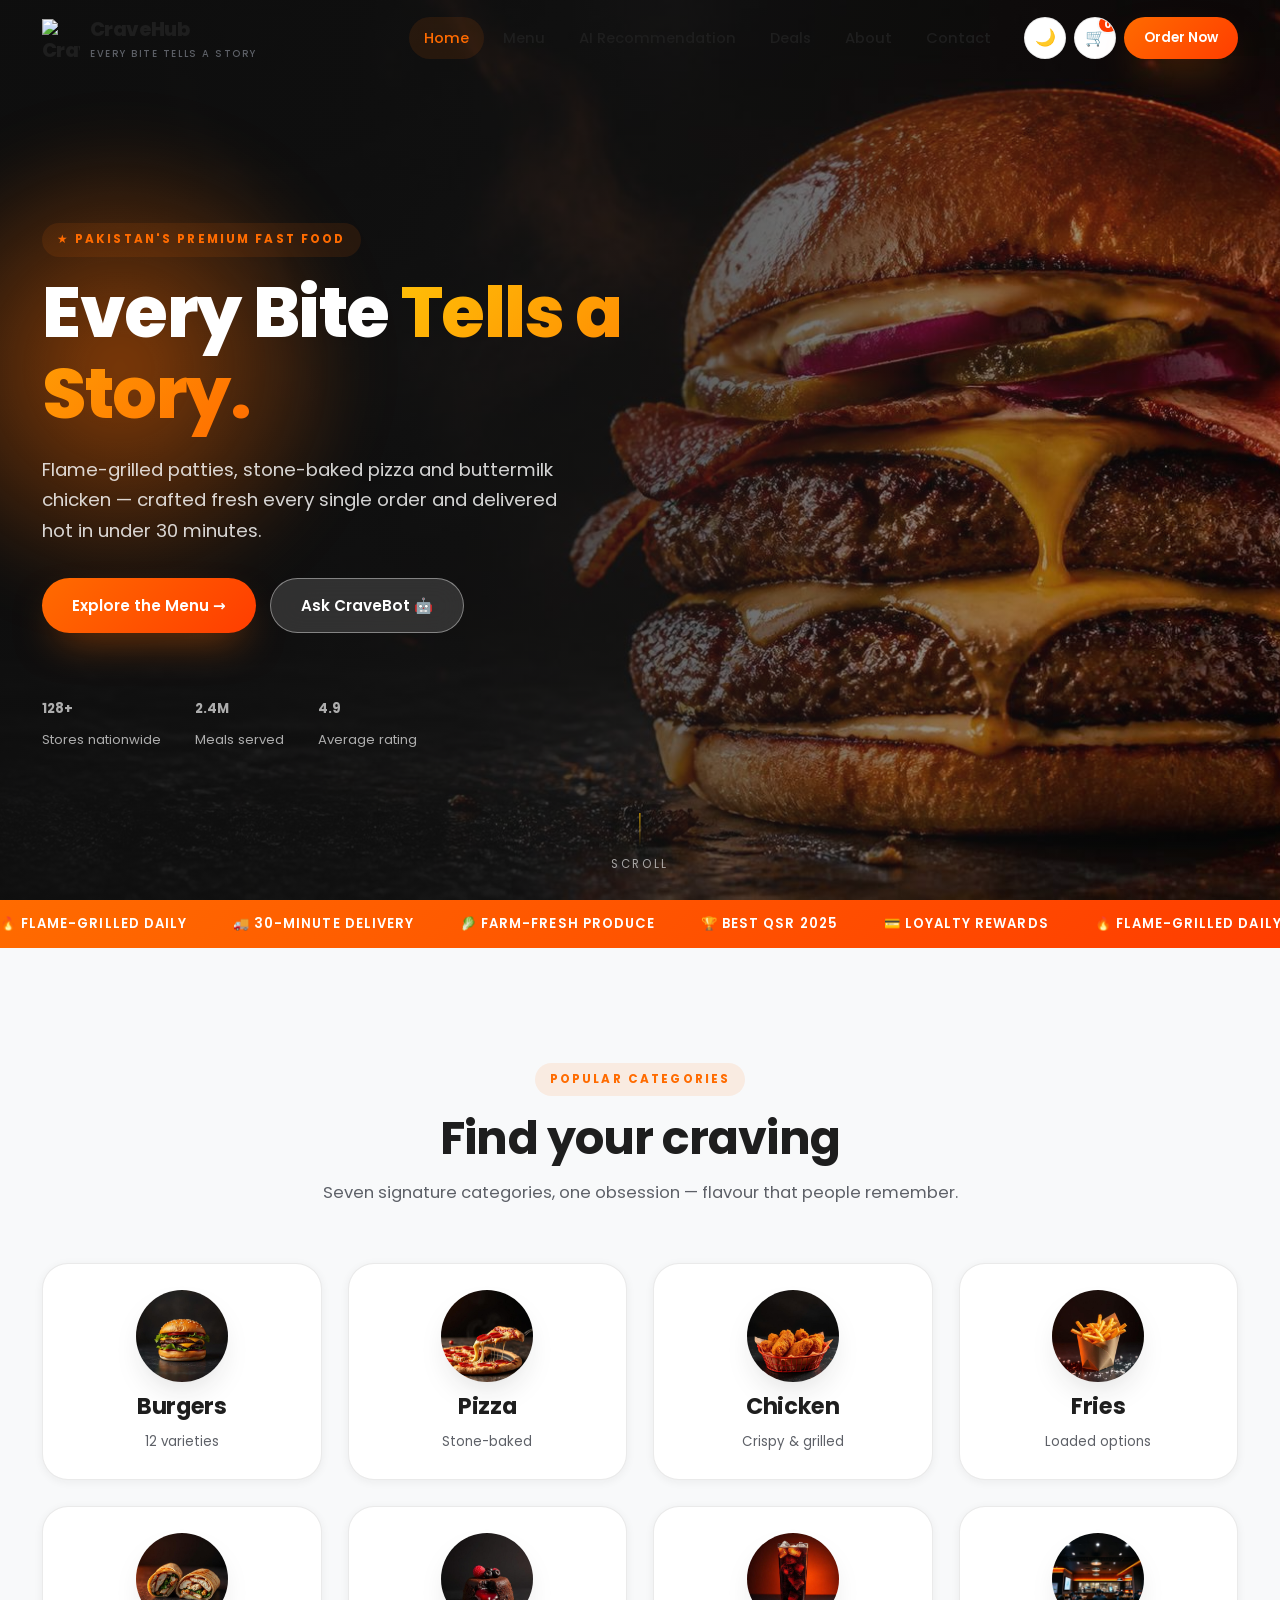
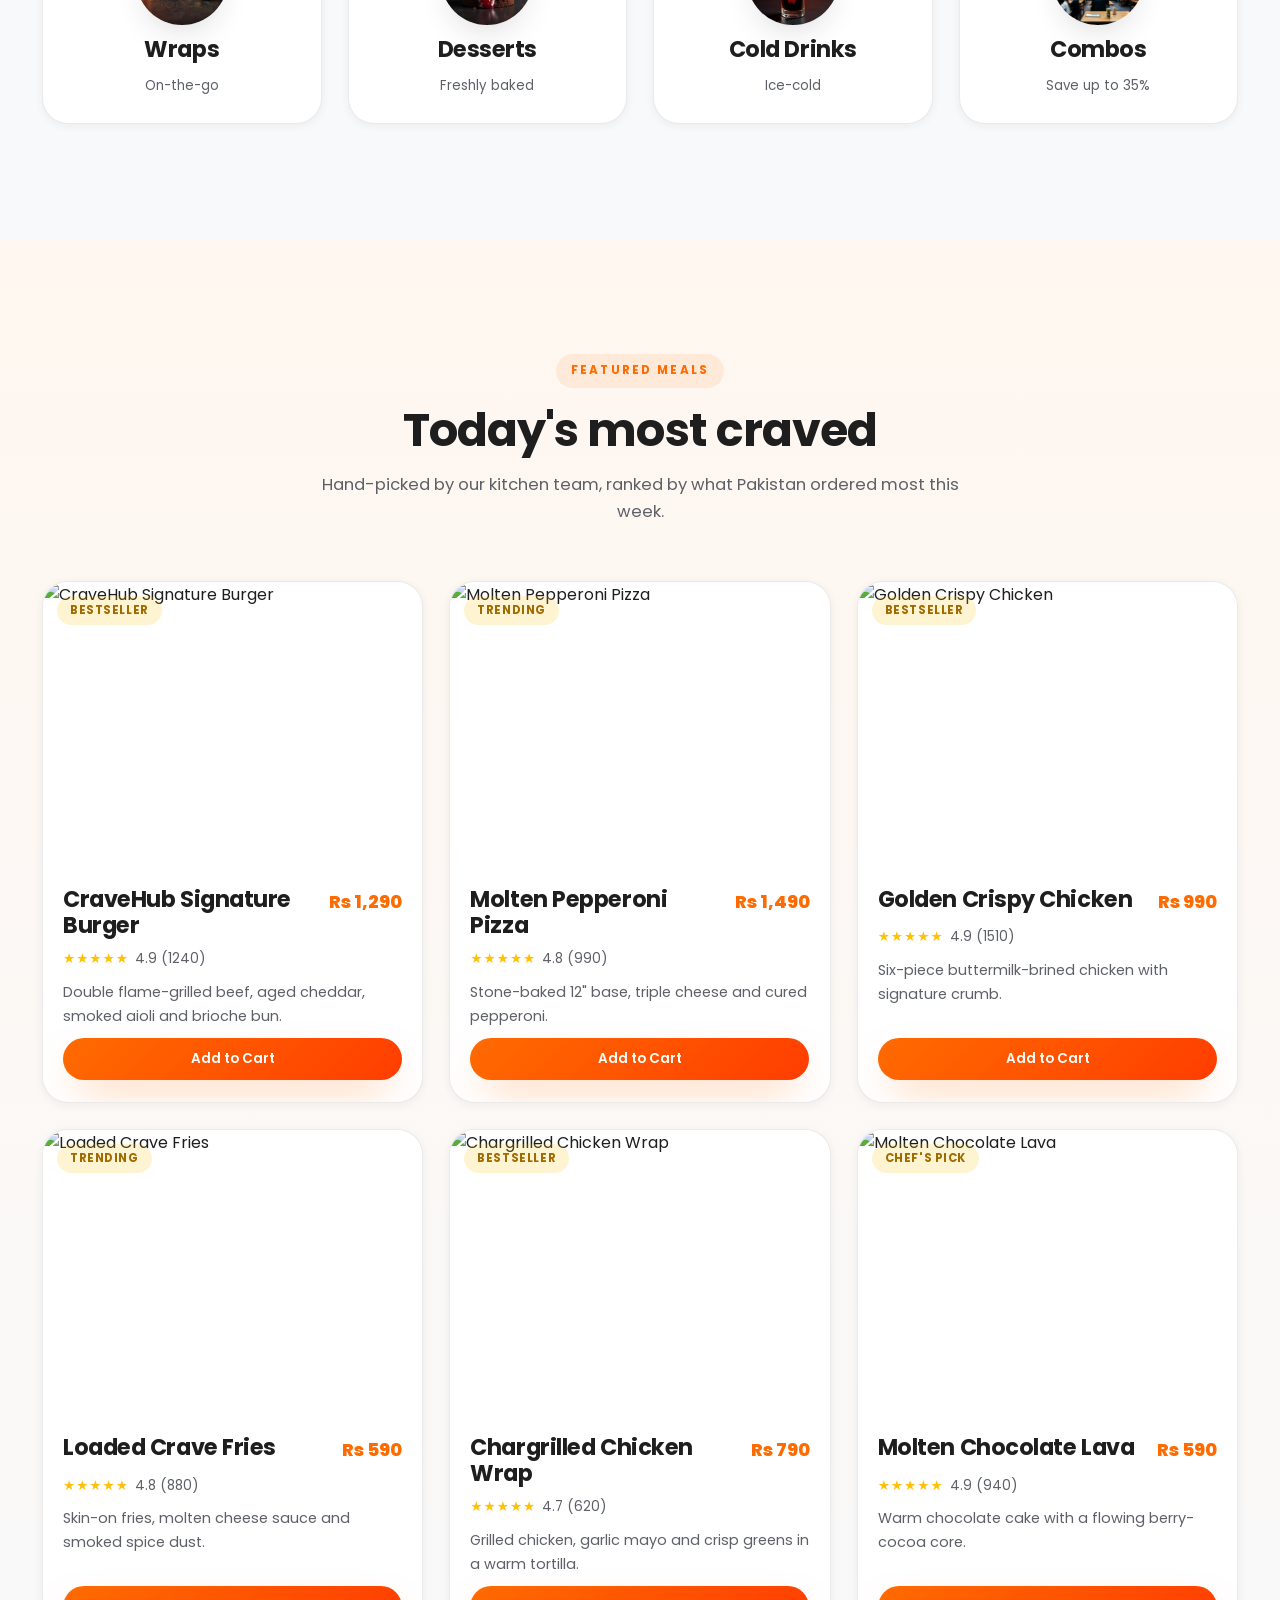
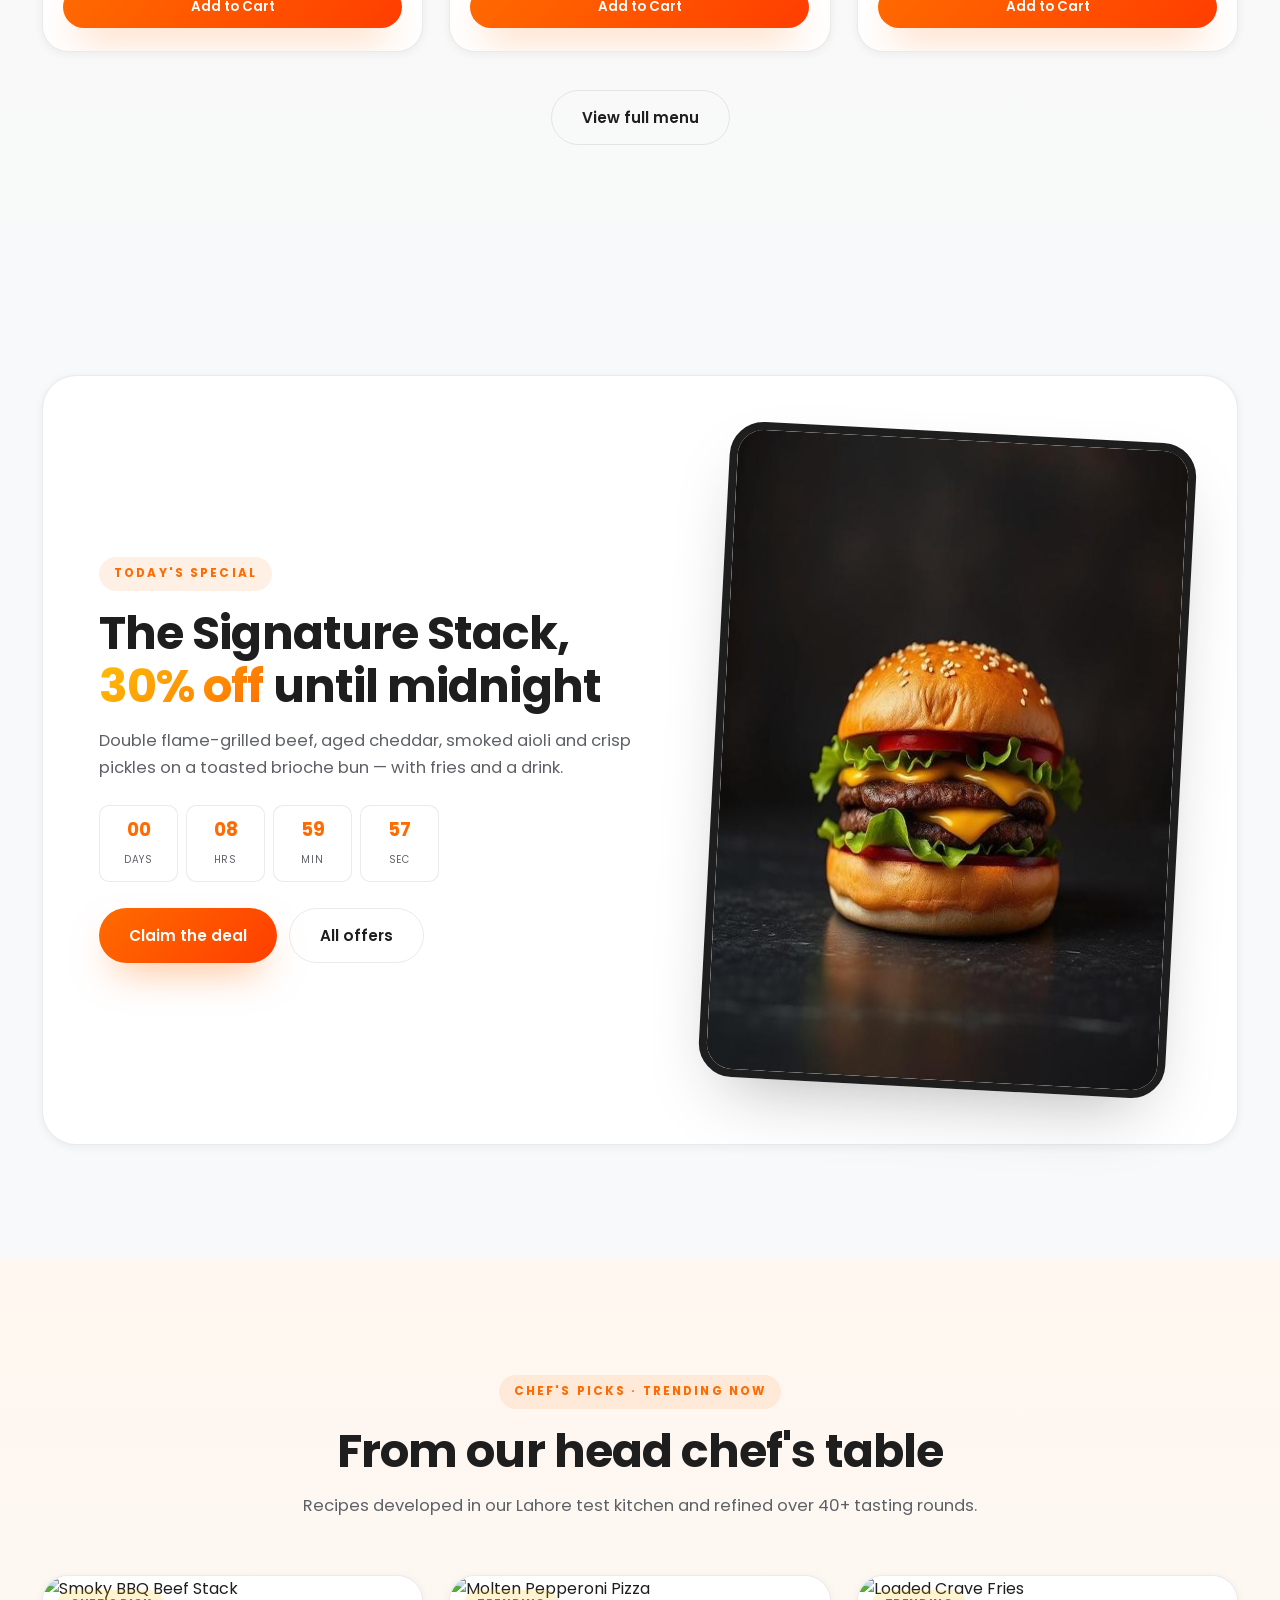
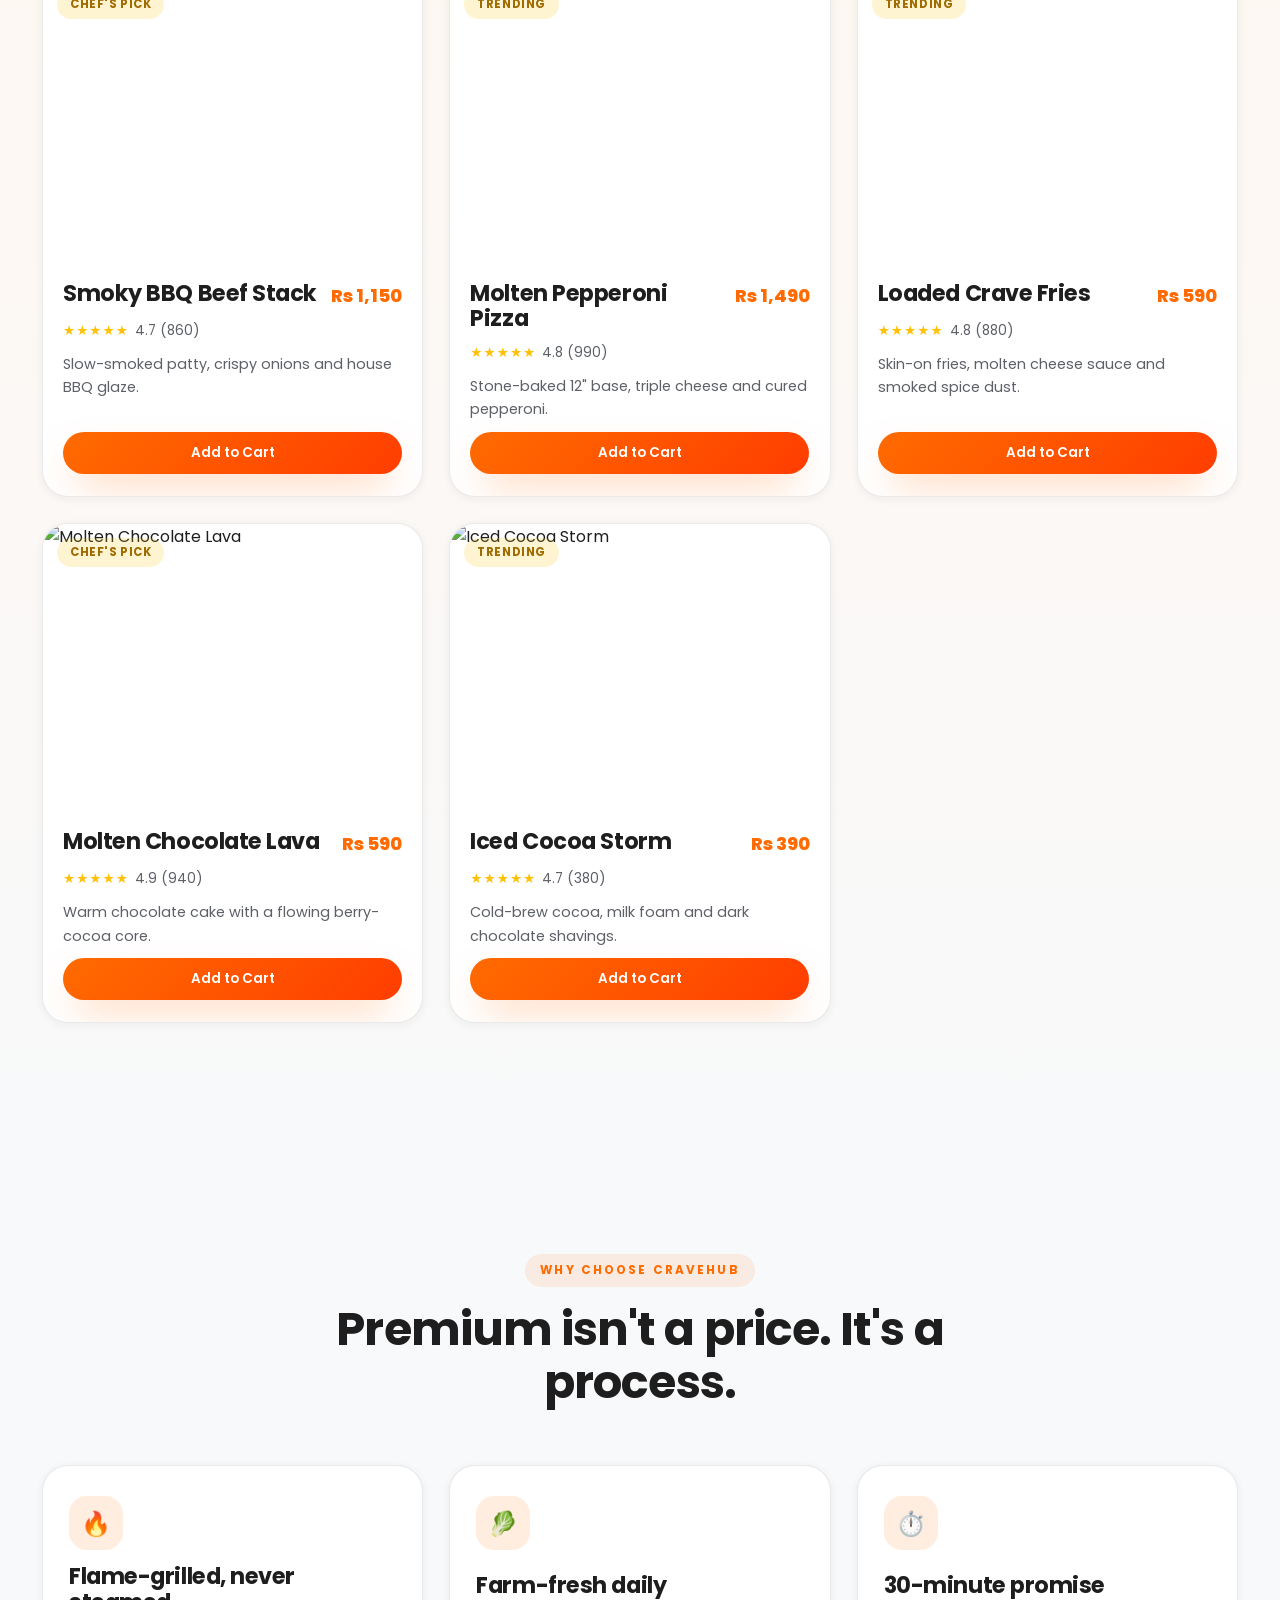
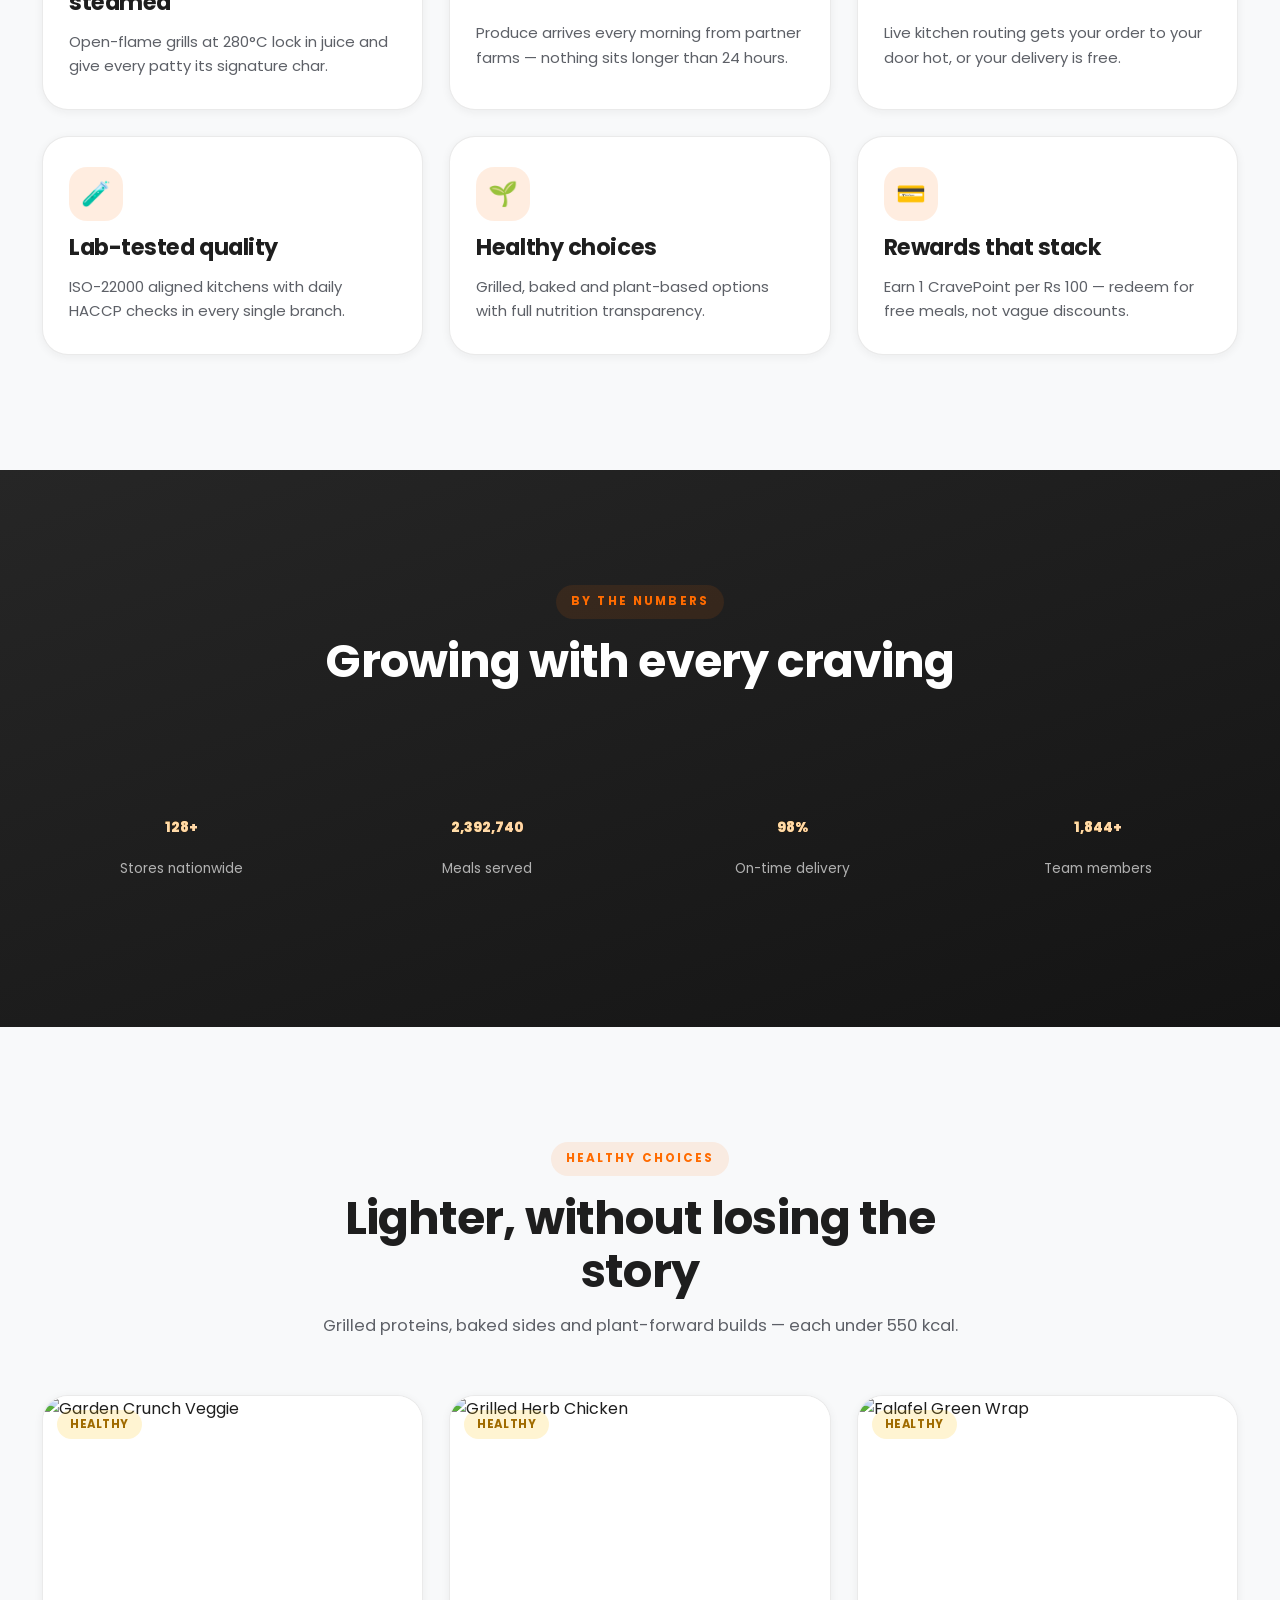
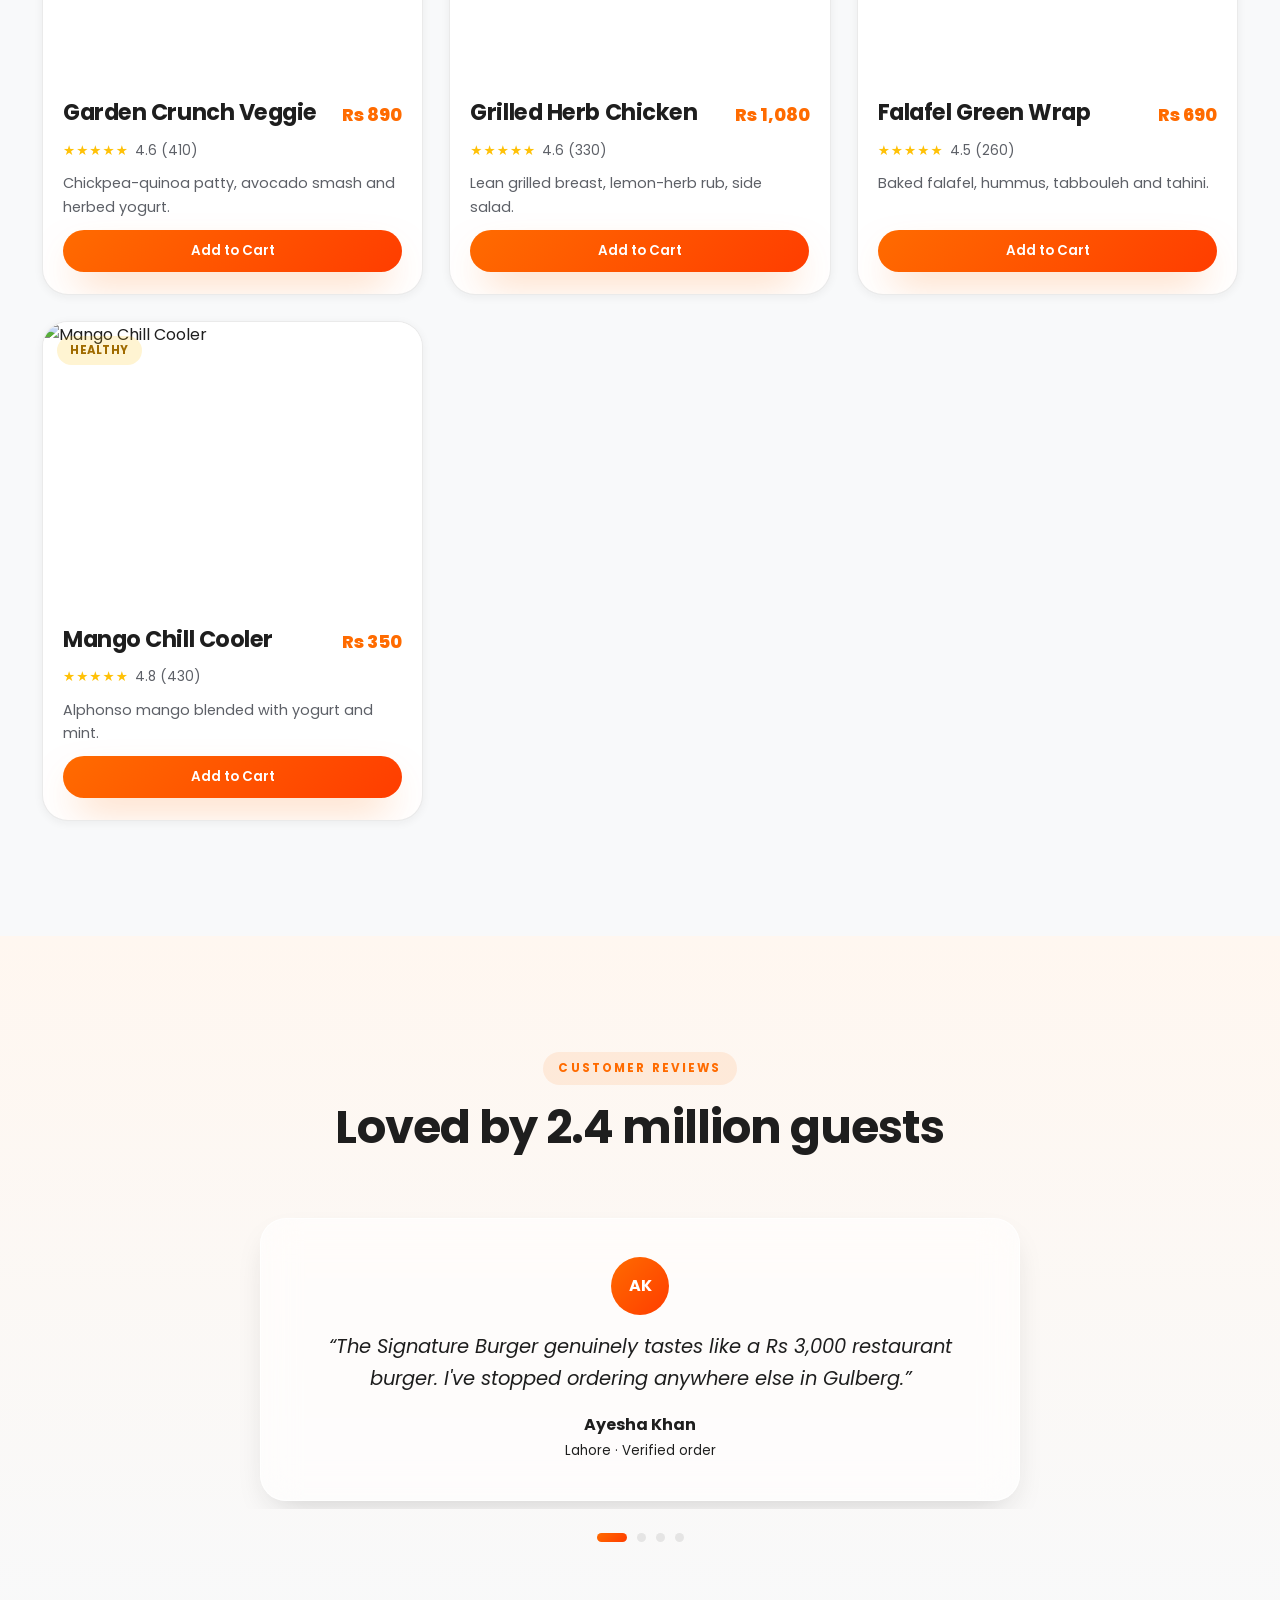
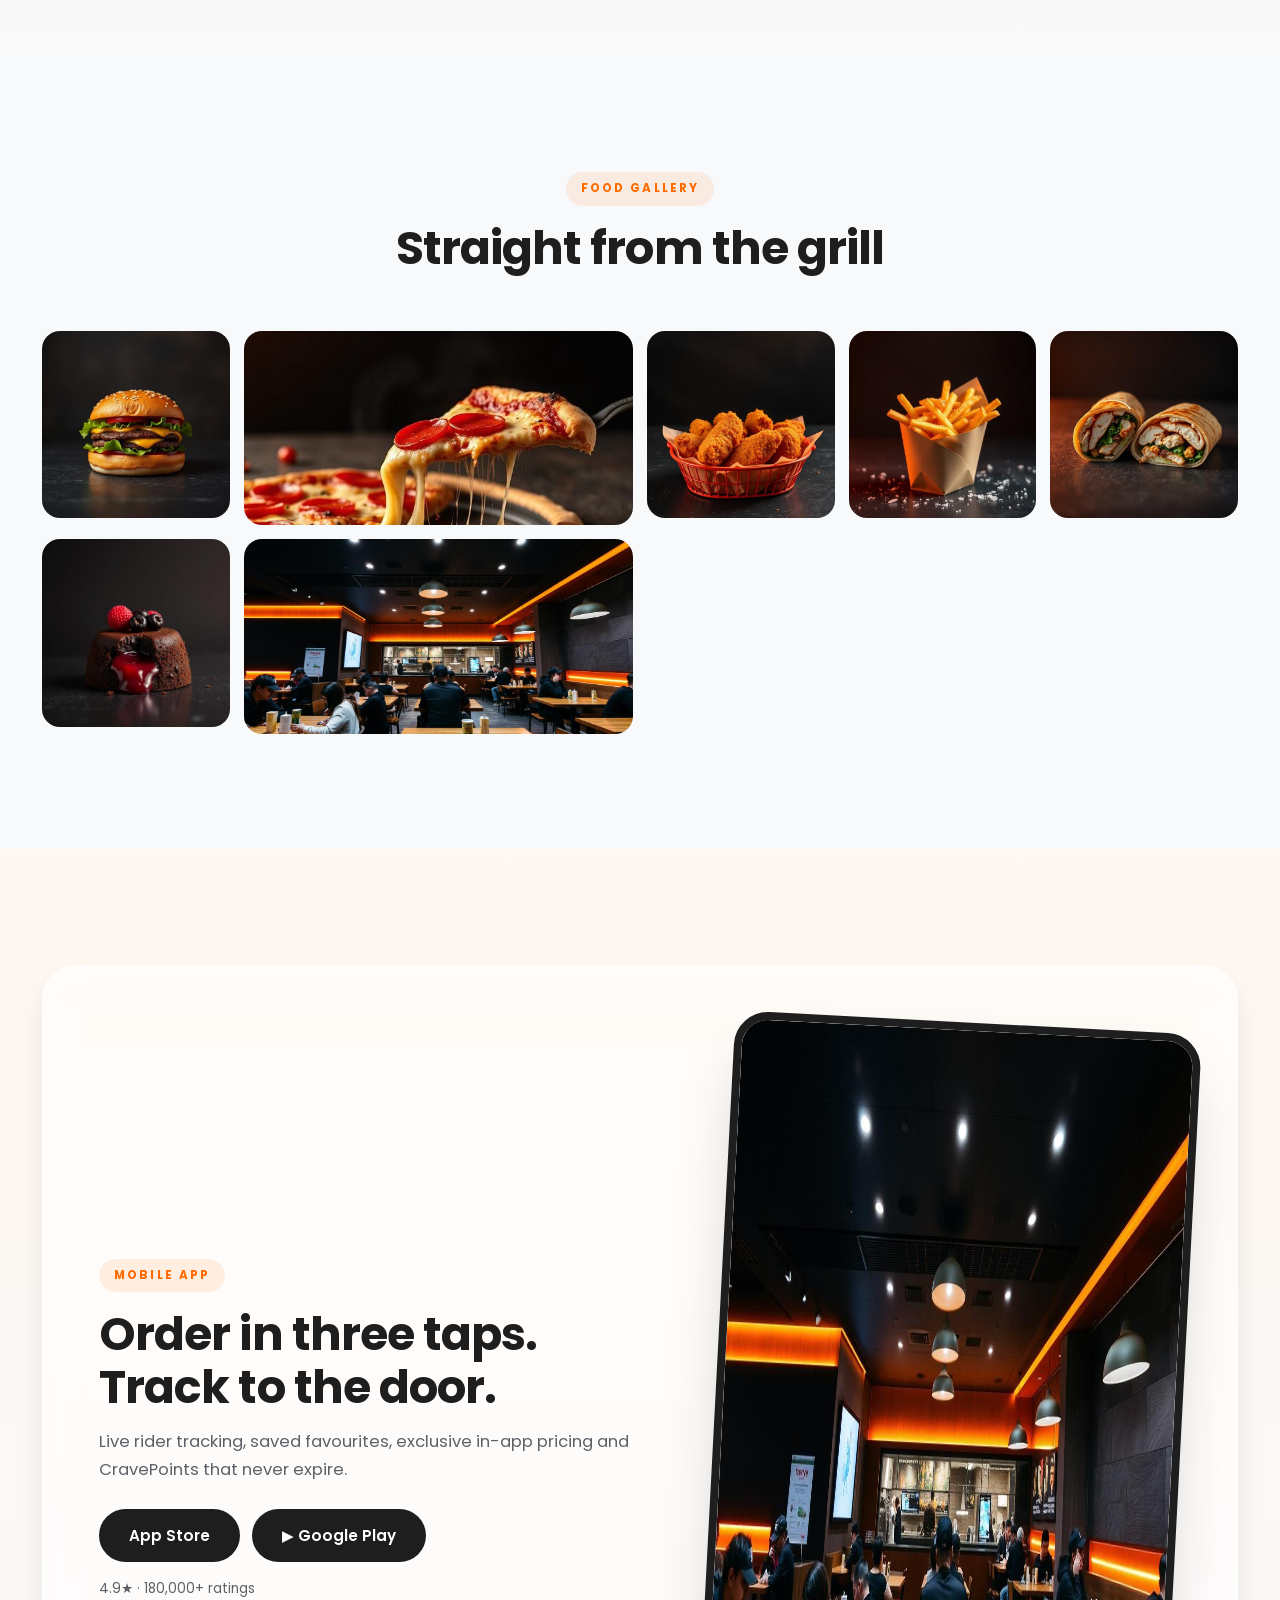
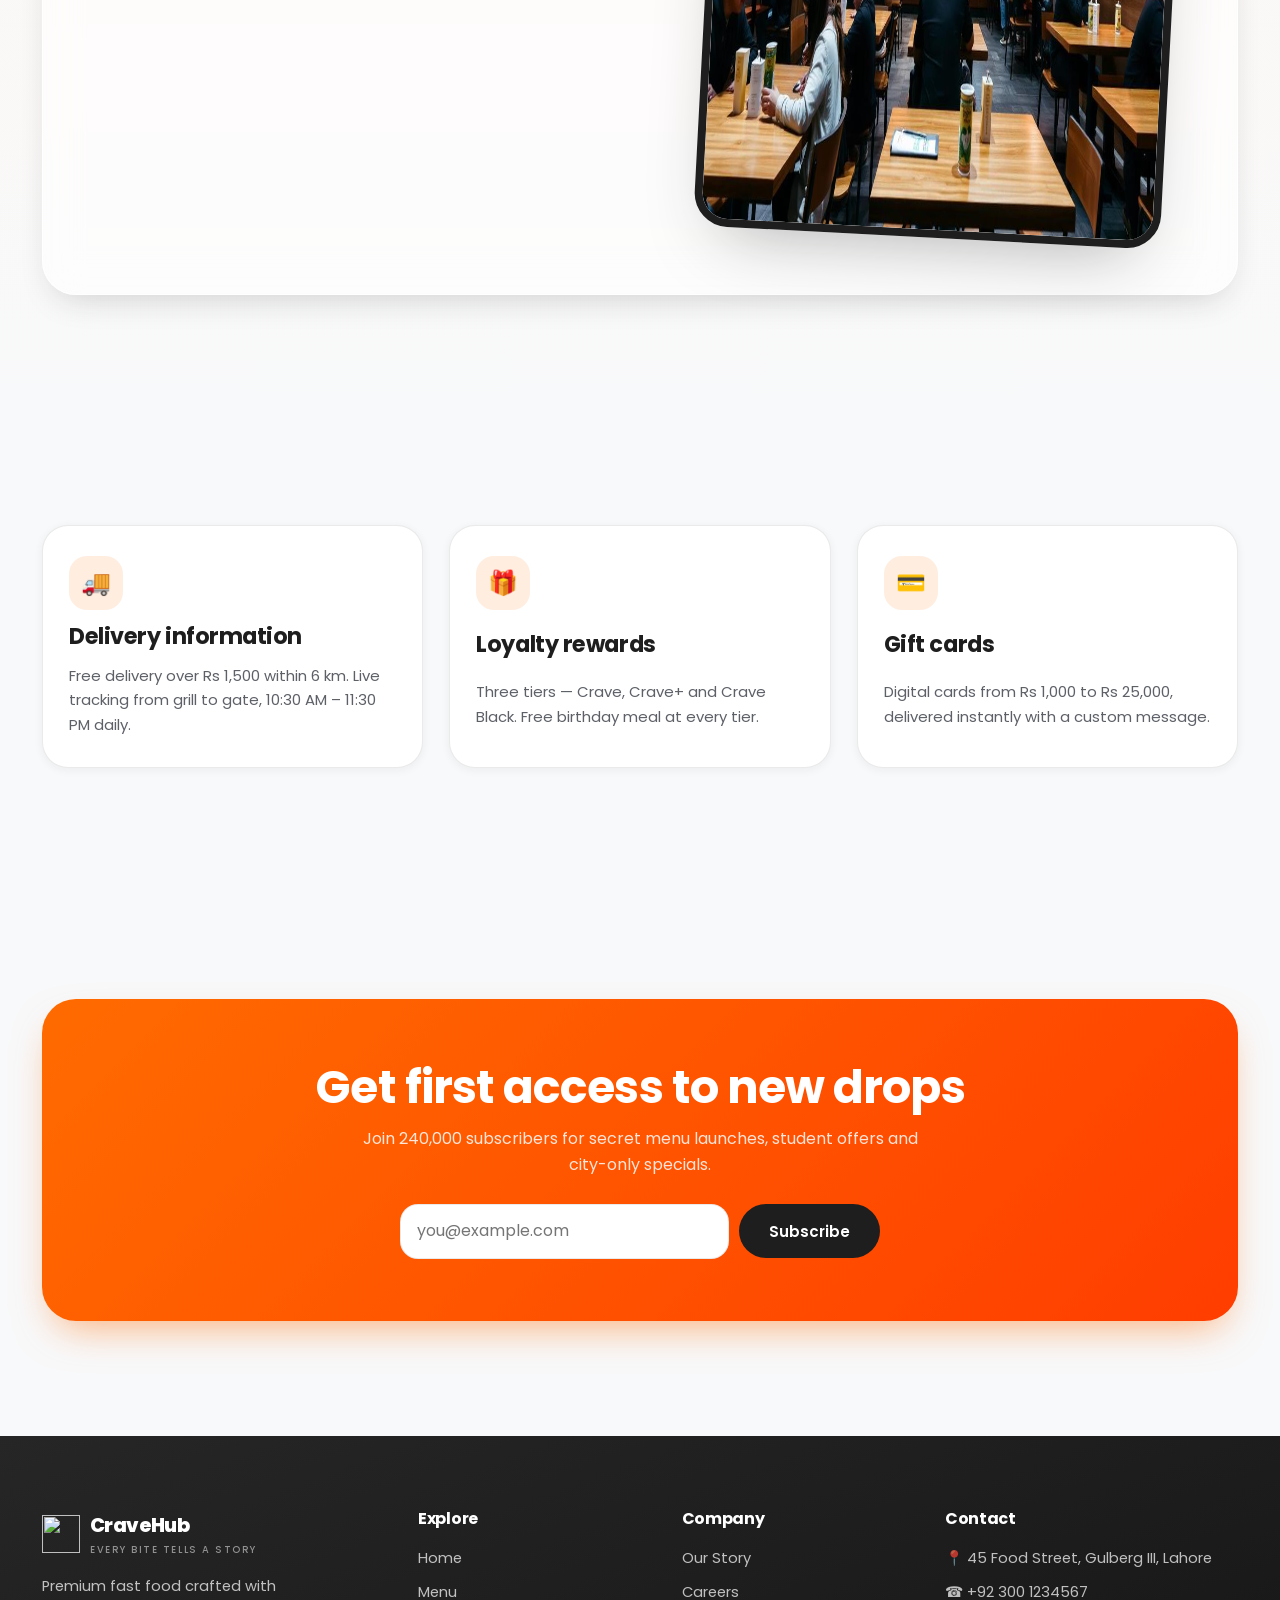
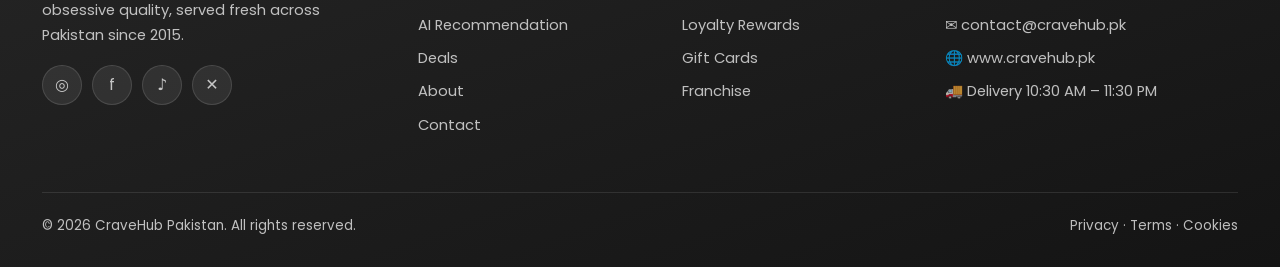
==== commit bdf9ef5b: "Changes" ====
--- a/public/cravehub/index.html
+++ b/public/cravehub/index.html
@@ -14,6 +14,7 @@
 <link rel="preconnect" href="https://fonts.googleapis.com">
 <link rel="preconnect" href="https://fonts.gstatic.com" crossorigin>
 <link href="https://fonts.googleapis.com/css2?family=Poppins:wght@300;400;500;600;700;800&display=swap" rel="stylesheet">
+<link rel="preload" as="image" href="img/hero.jpg" fetchpriority="high">
 <link rel="stylesheet" href="style.css">
 </head>
 <body>
@@ -34,7 +35,7 @@
   <!-- ============ HERO ============ -->
   <section class="hero">
     <div class="hero__bg">
-      <img src="img/hero.jpg" alt="Flame-grilled CraveHub signature burger" width="1920" height="1088" fetchpriority="high">
+      <img src="img/hero.jpg" alt="Flame-grilled CraveHub signature burger" width="1600" height="907" fetchpriority="high">
     </div>
     <span class="hero__glow" aria-hidden="true"></span>
     <div class="container">
@@ -73,14 +74,14 @@
         <p class="sec-sub">Seven signature categories, one obsession — flavour that people remember.</p>
       </div>
       <div class="grid grid-4">
-        <a class="card cat-card reveal" href="menu.html"><span class="cat-card__img"><img src="img/burger.jpg" alt="Burgers" loading="lazy" width="768" height="768"></span><h3>Burgers</h3><small>12 varieties</small></a>
-        <a class="card cat-card reveal" data-delay="1" href="menu.html"><span class="cat-card__img"><img src="img/pizza.jpg" alt="Pizza" loading="lazy" width="768" height="768"></span><h3>Pizza</h3><small>Stone-baked</small></a>
-        <a class="card cat-card reveal" data-delay="2" href="menu.html"><span class="cat-card__img"><img src="img/chicken.jpg" alt="Chicken" loading="lazy" width="768" height="768"></span><h3>Chicken</h3><small>Crispy & grilled</small></a>
-        <a class="card cat-card reveal" data-delay="3" href="menu.html"><span class="cat-card__img"><img src="img/fries.jpg" alt="Fries" loading="lazy" width="768" height="768"></span><h3>Fries</h3><small>Loaded options</small></a>
-        <a class="card cat-card reveal" href="menu.html"><span class="cat-card__img"><img src="img/wrap.jpg" alt="Wraps" loading="lazy" width="768" height="768"></span><h3>Wraps</h3><small>On-the-go</small></a>
-        <a class="card cat-card reveal" data-delay="1" href="menu.html"><span class="cat-card__img"><img src="img/dessert.jpg" alt="Desserts" loading="lazy" width="768" height="768"></span><h3>Desserts</h3><small>Freshly baked</small></a>
-        <a class="card cat-card reveal" data-delay="2" href="menu.html"><span class="cat-card__img"><img src="img/drink.jpg" alt="Cold drinks" loading="lazy" width="768" height="768"></span><h3>Cold Drinks</h3><small>Ice-cold</small></a>
-        <a class="card cat-card reveal" data-delay="3" href="deals.html"><span class="cat-card__img"><img src="img/store.jpg" alt="Combo deals" loading="lazy" width="1536" height="1024"></span><h3>Combos</h3><small>Save up to 35%</small></a>
+        <a class="card cat-card reveal" href="menu.html"><span class="cat-card__img"><img src="img/burger.jpg" alt="Burgers" loading="lazy" decoding="async" width="640" height="640"></span><h3>Burgers</h3><small>12 varieties</small></a>
+        <a class="card cat-card reveal" data-delay="1" href="menu.html"><span class="cat-card__img"><img src="img/pizza.jpg" alt="Pizza" loading="lazy" decoding="async" width="640" height="640"></span><h3>Pizza</h3><small>Stone-baked</small></a>
+        <a class="card cat-card reveal" data-delay="2" href="menu.html"><span class="cat-card__img"><img src="img/chicken.jpg" alt="Chicken" loading="lazy" decoding="async" width="640" height="640"></span><h3>Chicken</h3><small>Crispy & grilled</small></a>
+        <a class="card cat-card reveal" data-delay="3" href="menu.html"><span class="cat-card__img"><img src="img/fries.jpg" alt="Fries" loading="lazy" decoding="async" width="640" height="640"></span><h3>Fries</h3><small>Loaded options</small></a>
+        <a class="card cat-card reveal" href="menu.html"><span class="cat-card__img"><img src="img/wrap.jpg" alt="Wraps" loading="lazy" decoding="async" width="640" height="640"></span><h3>Wraps</h3><small>On-the-go</small></a>
+        <a class="card cat-card reveal" data-delay="1" href="menu.html"><span class="cat-card__img"><img src="img/dessert.jpg" alt="Desserts" loading="lazy" decoding="async" width="640" height="640"></span><h3>Desserts</h3><small>Freshly baked</small></a>
+        <a class="card cat-card reveal" data-delay="2" href="menu.html"><span class="cat-card__img"><img src="img/drink.jpg" alt="Cold drinks" loading="lazy" decoding="async" width="640" height="640"></span><h3>Cold Drinks</h3><small>Ice-cold</small></a>
+        <a class="card cat-card reveal" data-delay="3" href="deals.html"><span class="cat-card__img"><img src="img/store.jpg" alt="Combo deals" loading="lazy" decoding="async" width="1200" height="800"></span><h3>Combos</h3><small>Save up to 35%</small></a>
       </div>
     </div>
   </section>
@@ -114,7 +115,7 @@
             <a class="btn btn--ghost" href="deals.html">All offers</a>
           </div>
         </div>
-        <div class="phone-mock"><img src="img/burger.jpg" alt="Signature stack burger combo" loading="lazy" width="768" height="768"></div>
+        <div class="phone-mock"><img src="img/burger.jpg" alt="Signature stack burger combo" loading="lazy" decoding="async" width="640" height="640"></div>
       </div>
     </div>
   </section>
@@ -195,13 +196,13 @@
     <div class="container">
       <div class="sec-head reveal"><span class="eyebrow">Food gallery</span><h2>Straight from the grill</h2></div>
       <div class="gallery reveal">
-        <figure data-tag="Signature Stack"><img src="img/burger.jpg" alt="Signature burger" loading="lazy" width="768" height="768"></figure>
-        <figure class="wide" data-tag="Molten Pepperoni"><img src="img/pizza.jpg" alt="Pepperoni pizza" loading="lazy" width="768" height="768"></figure>
-        <figure data-tag="Golden Crispy"><img src="img/chicken.jpg" alt="Crispy chicken" loading="lazy" width="768" height="768"></figure>
-        <figure data-tag="Loaded Fries"><img src="img/fries.jpg" alt="Loaded fries" loading="lazy" width="768" height="768"></figure>
-        <figure data-tag="Chargrilled Wrap"><img src="img/wrap.jpg" alt="Chicken wrap" loading="lazy" width="768" height="768"></figure>
-        <figure data-tag="Lava Dessert"><img src="img/dessert.jpg" alt="Lava cake" loading="lazy" width="768" height="768"></figure>
-        <figure class="wide" data-tag="Inside CraveHub"><img src="img/store.jpg" alt="CraveHub restaurant interior" loading="lazy" width="1536" height="1024"></figure>
+        <figure data-tag="Signature Stack"><img src="img/burger.jpg" alt="Signature burger" loading="lazy" decoding="async" width="640" height="640"></figure>
+        <figure class="wide" data-tag="Molten Pepperoni"><img src="img/pizza.jpg" alt="Pepperoni pizza" loading="lazy" decoding="async" width="640" height="640"></figure>
+        <figure data-tag="Golden Crispy"><img src="img/chicken.jpg" alt="Crispy chicken" loading="lazy" decoding="async" width="640" height="640"></figure>
+        <figure data-tag="Loaded Fries"><img src="img/fries.jpg" alt="Loaded fries" loading="lazy" decoding="async" width="640" height="640"></figure>
+        <figure data-tag="Chargrilled Wrap"><img src="img/wrap.jpg" alt="Chicken wrap" loading="lazy" decoding="async" width="640" height="640"></figure>
+        <figure data-tag="Lava Dessert"><img src="img/dessert.jpg" alt="Lava cake" loading="lazy" decoding="async" width="640" height="640"></figure>
+        <figure class="wide" data-tag="Inside CraveHub"><img src="img/store.jpg" alt="CraveHub restaurant interior" loading="lazy" decoding="async" width="1200" height="800"></figure>
       </div>
     </div>
   </section>
@@ -220,7 +221,7 @@
           </div>
           <p class="form-note" style="margin-top:16px">4.9★ · 180,000+ ratings</p>
         </div>
-        <div class="phone-mock"><img src="img/store.jpg" alt="CraveHub app preview" loading="lazy" width="1536" height="1024"></div>
+        <div class="phone-mock"><img src="img/store.jpg" alt="CraveHub app preview" loading="lazy" decoding="async" width="1200" height="800"></div>
       </div>
     </div>
   </section>
@@ -259,6 +260,6 @@
   <div class="modal__box" id="quick-body" style="position:relative"></div>
   <button class="icon-btn modal__close" data-close-modal aria-label="Close">✕</button>
 </div>
-<script src="script.js"></script>
+<script src="script.js" defer></script>
 </body>
 </html>
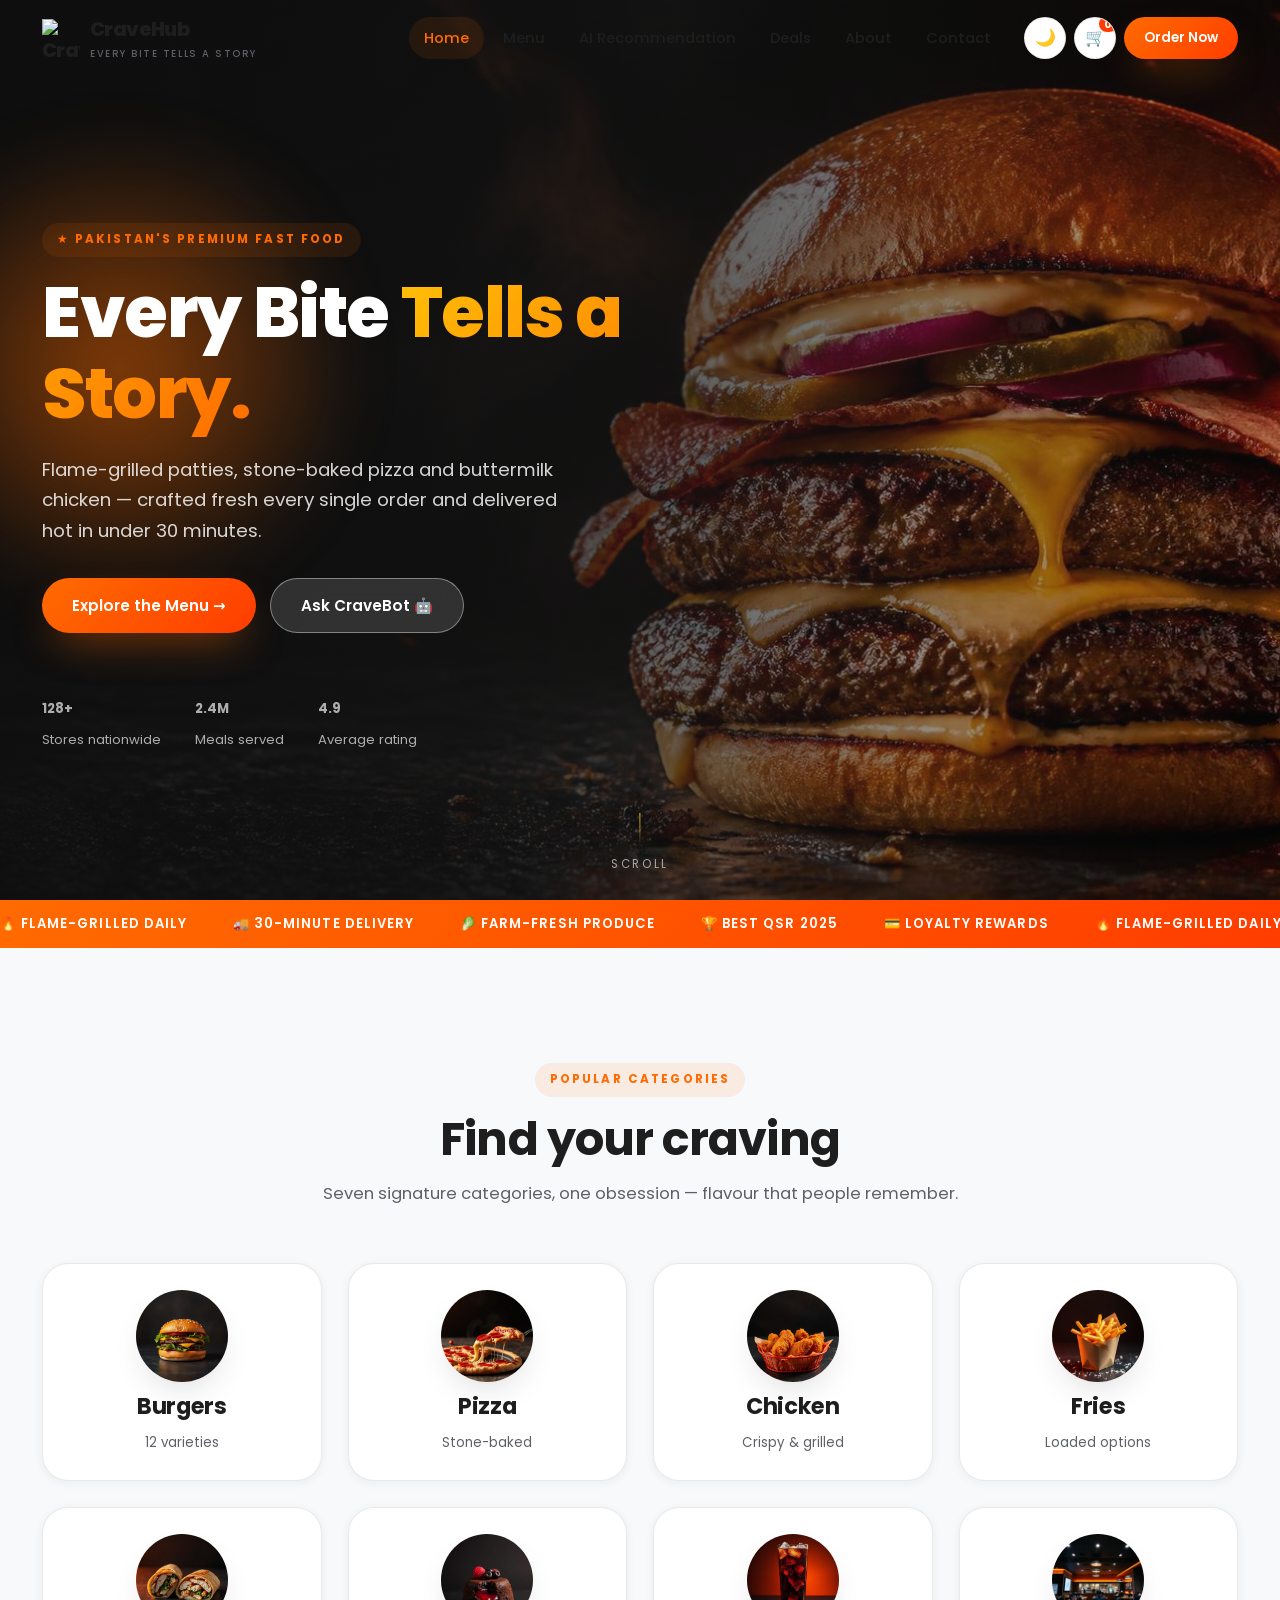
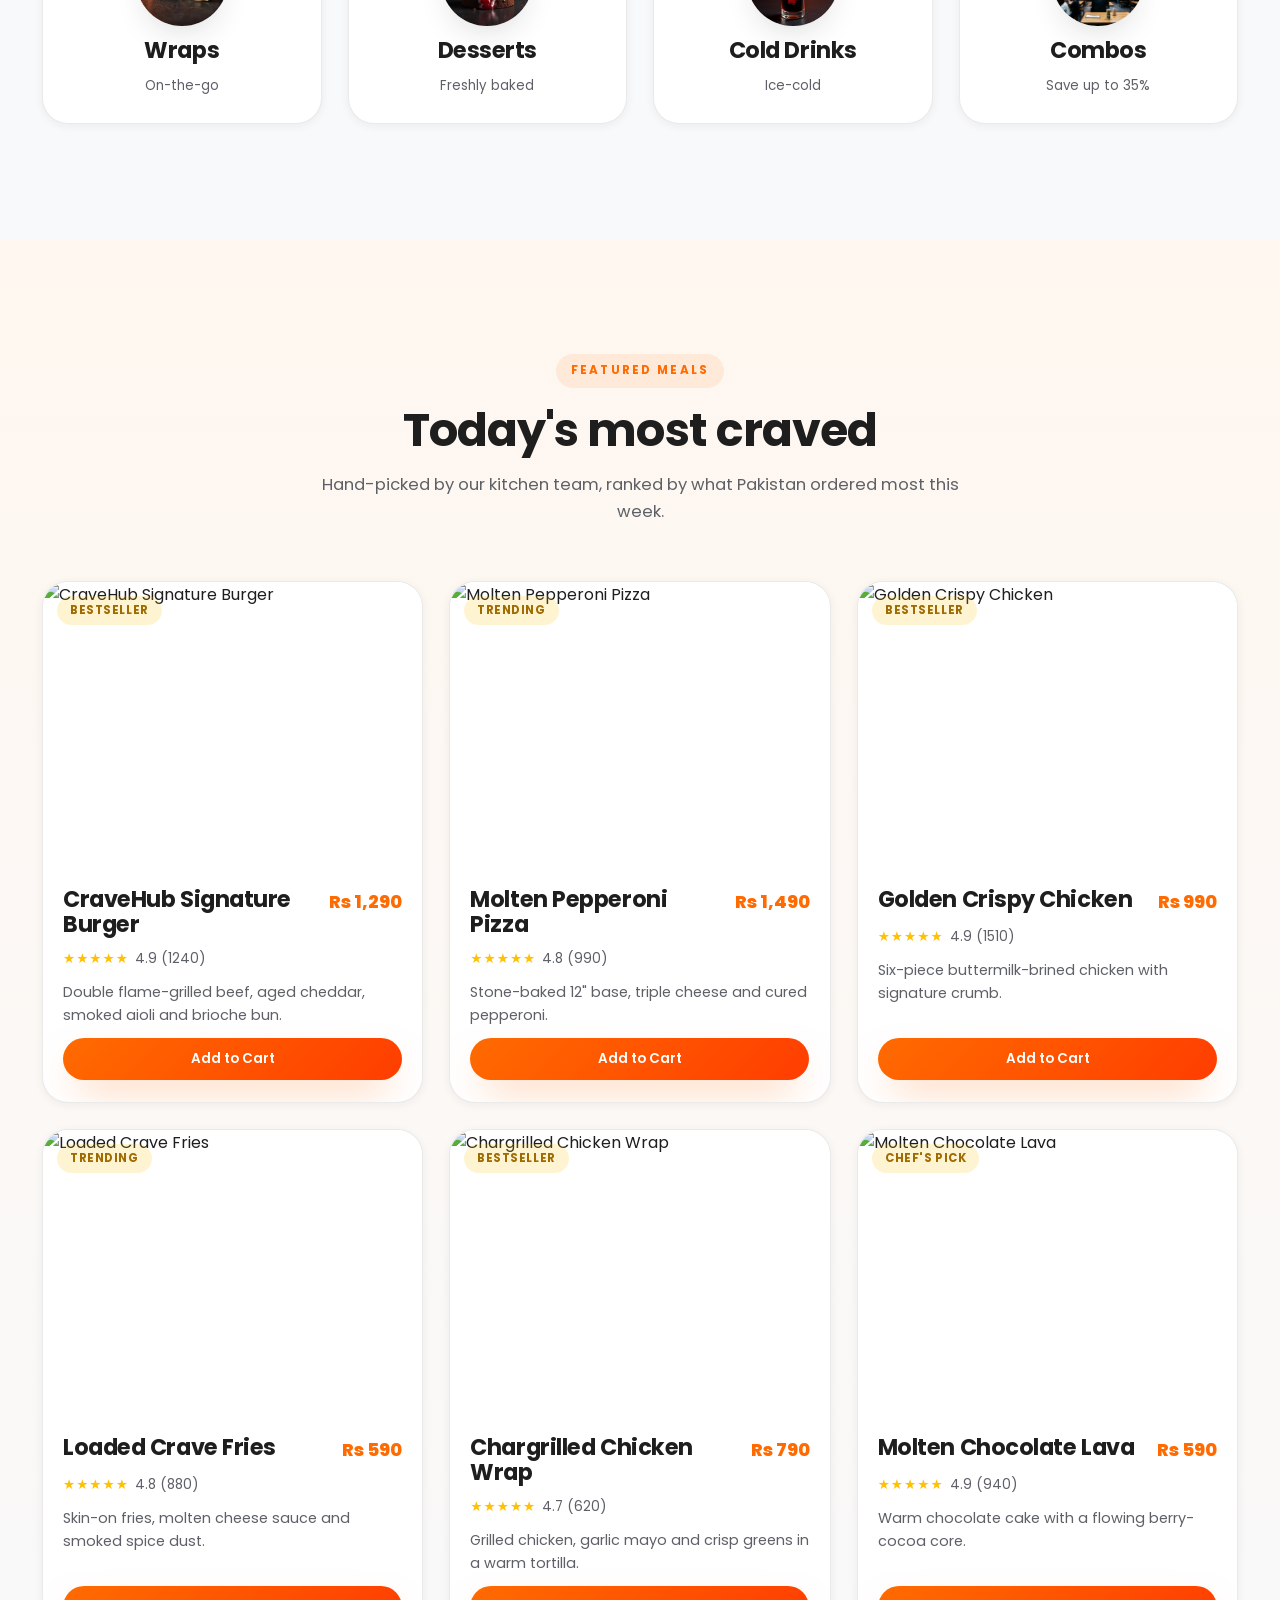
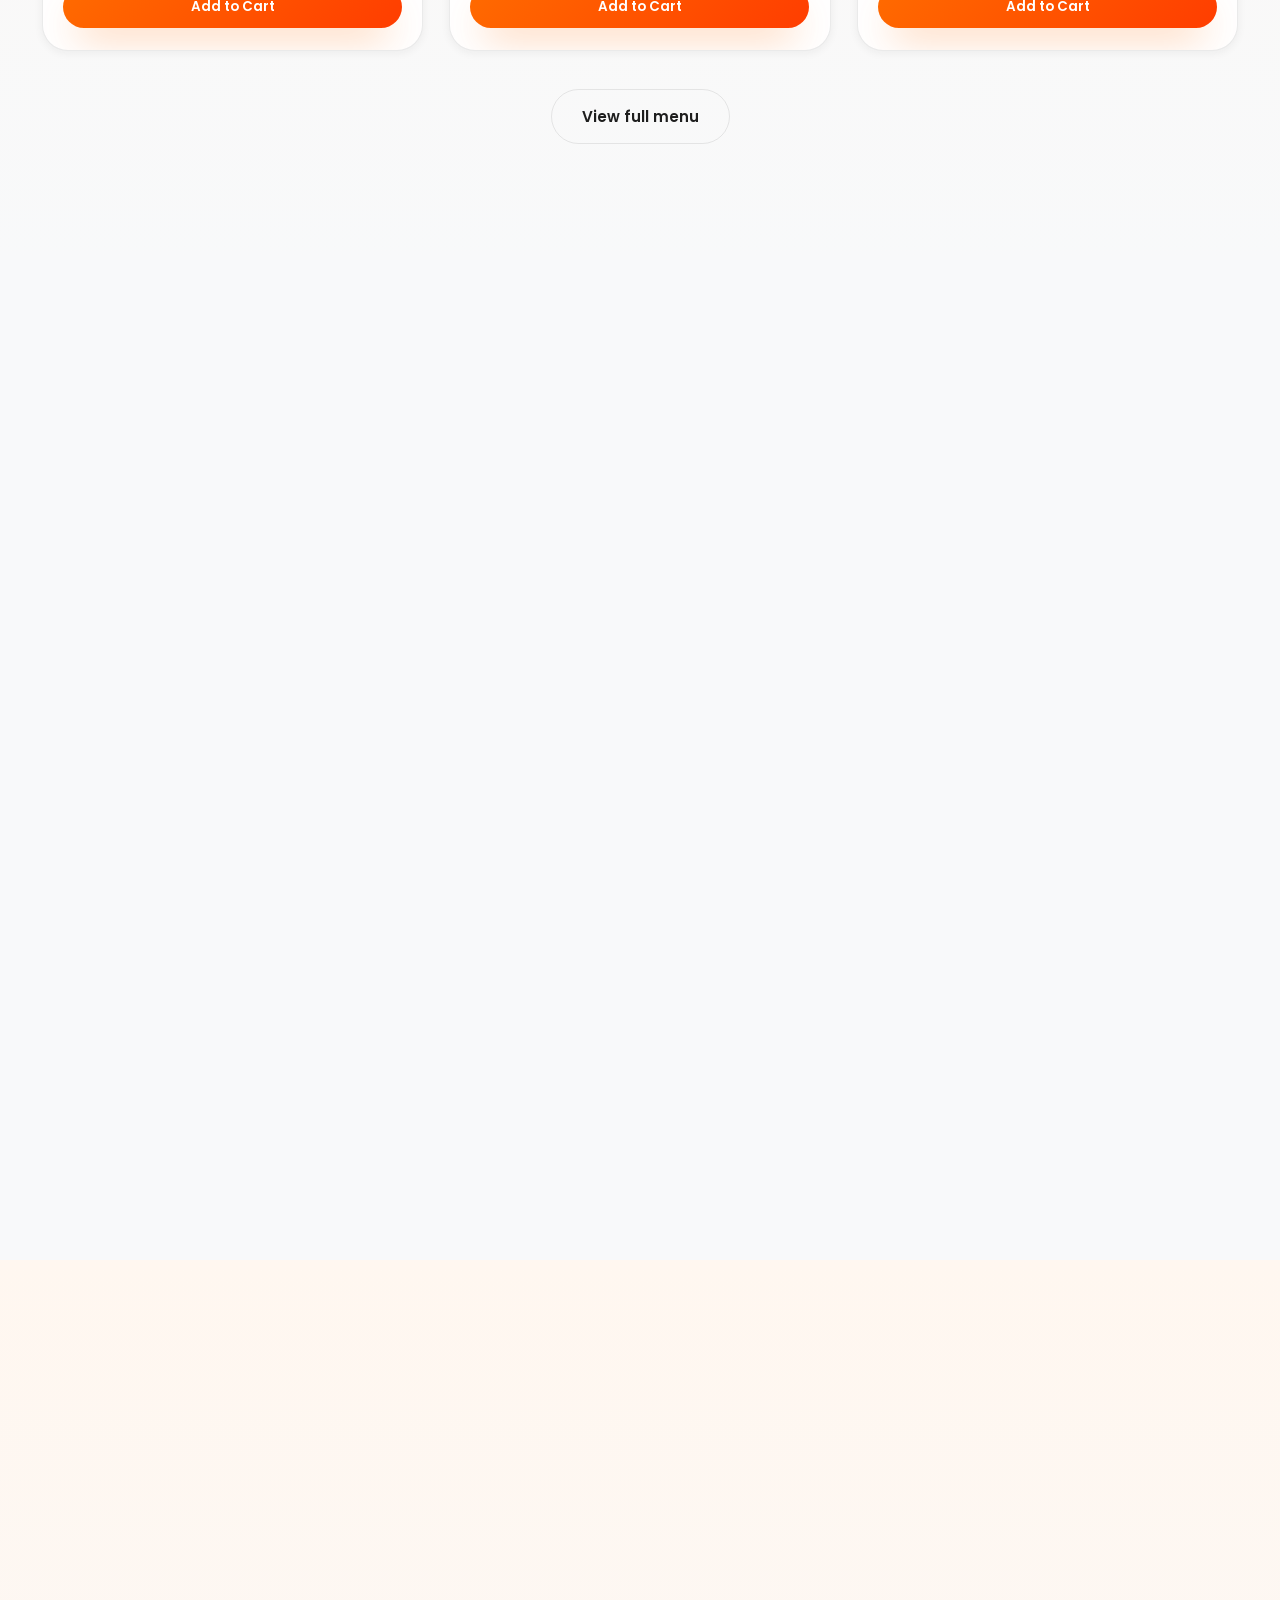
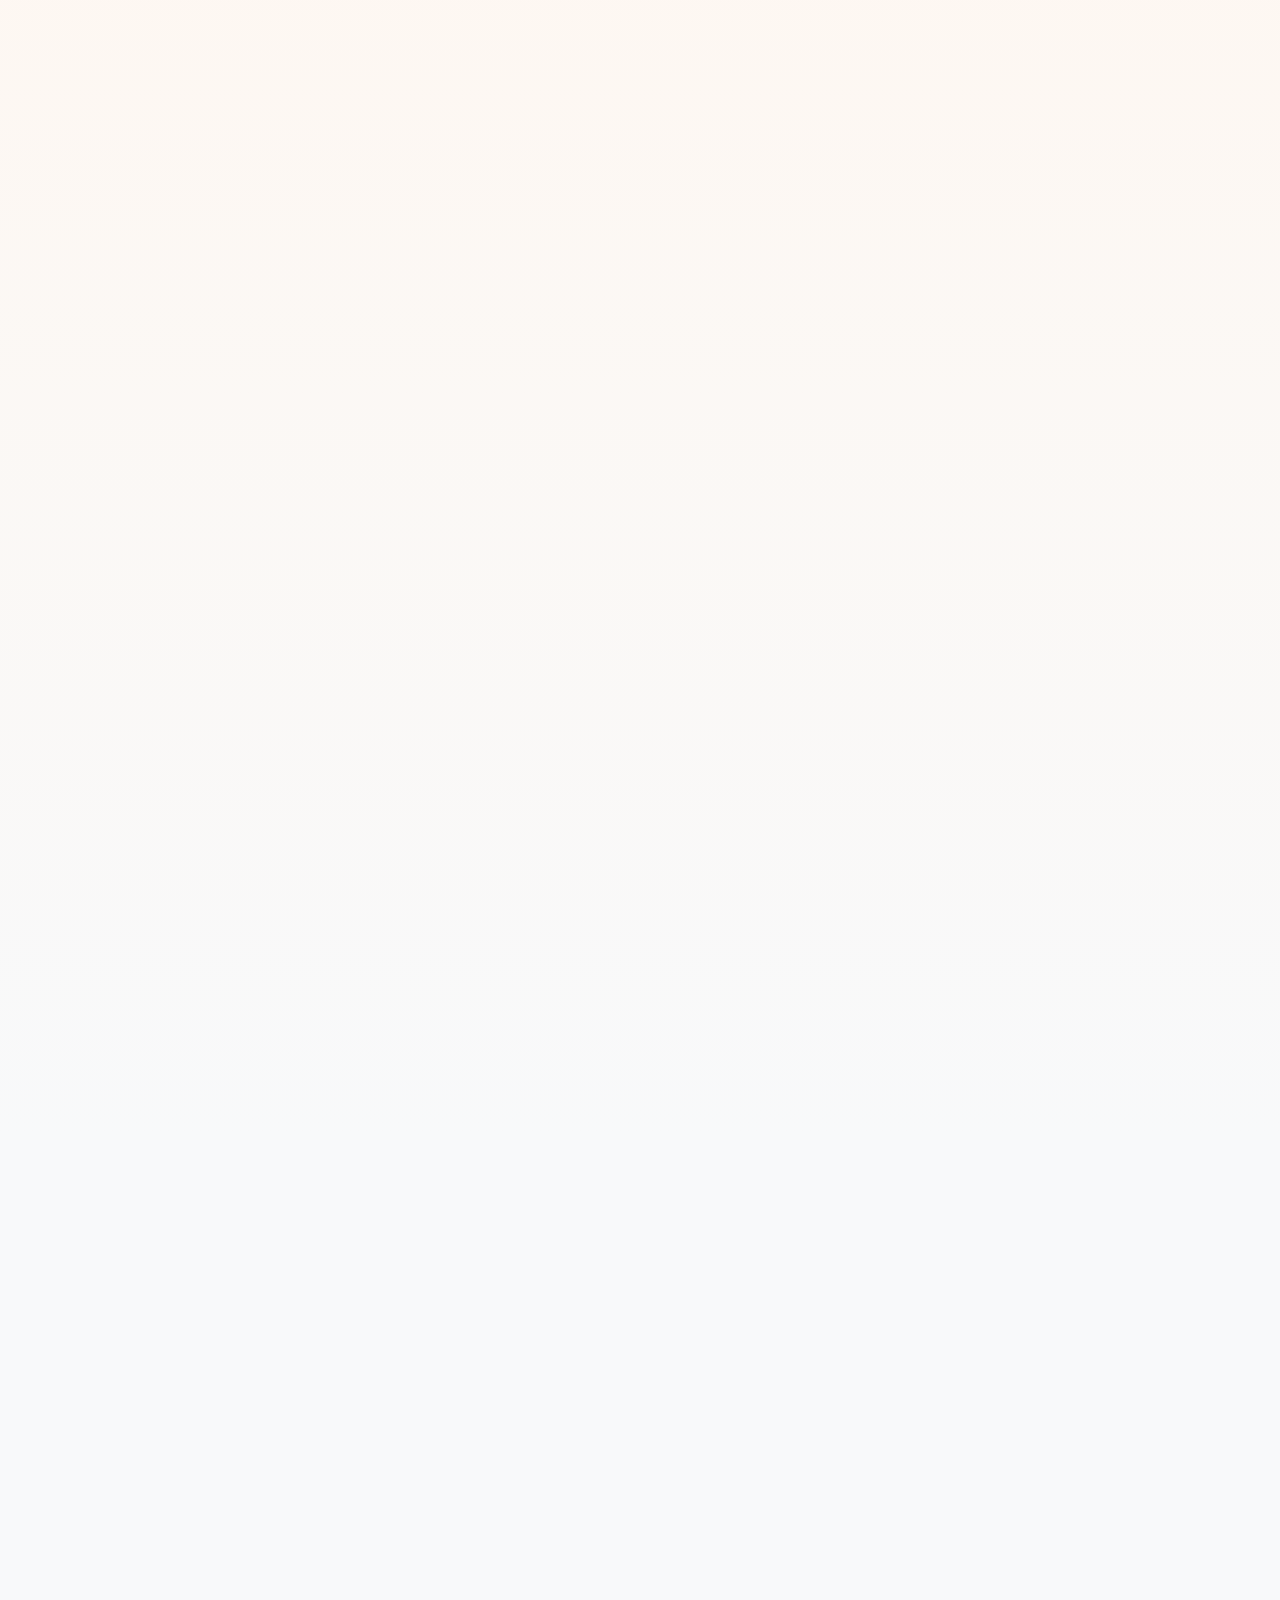
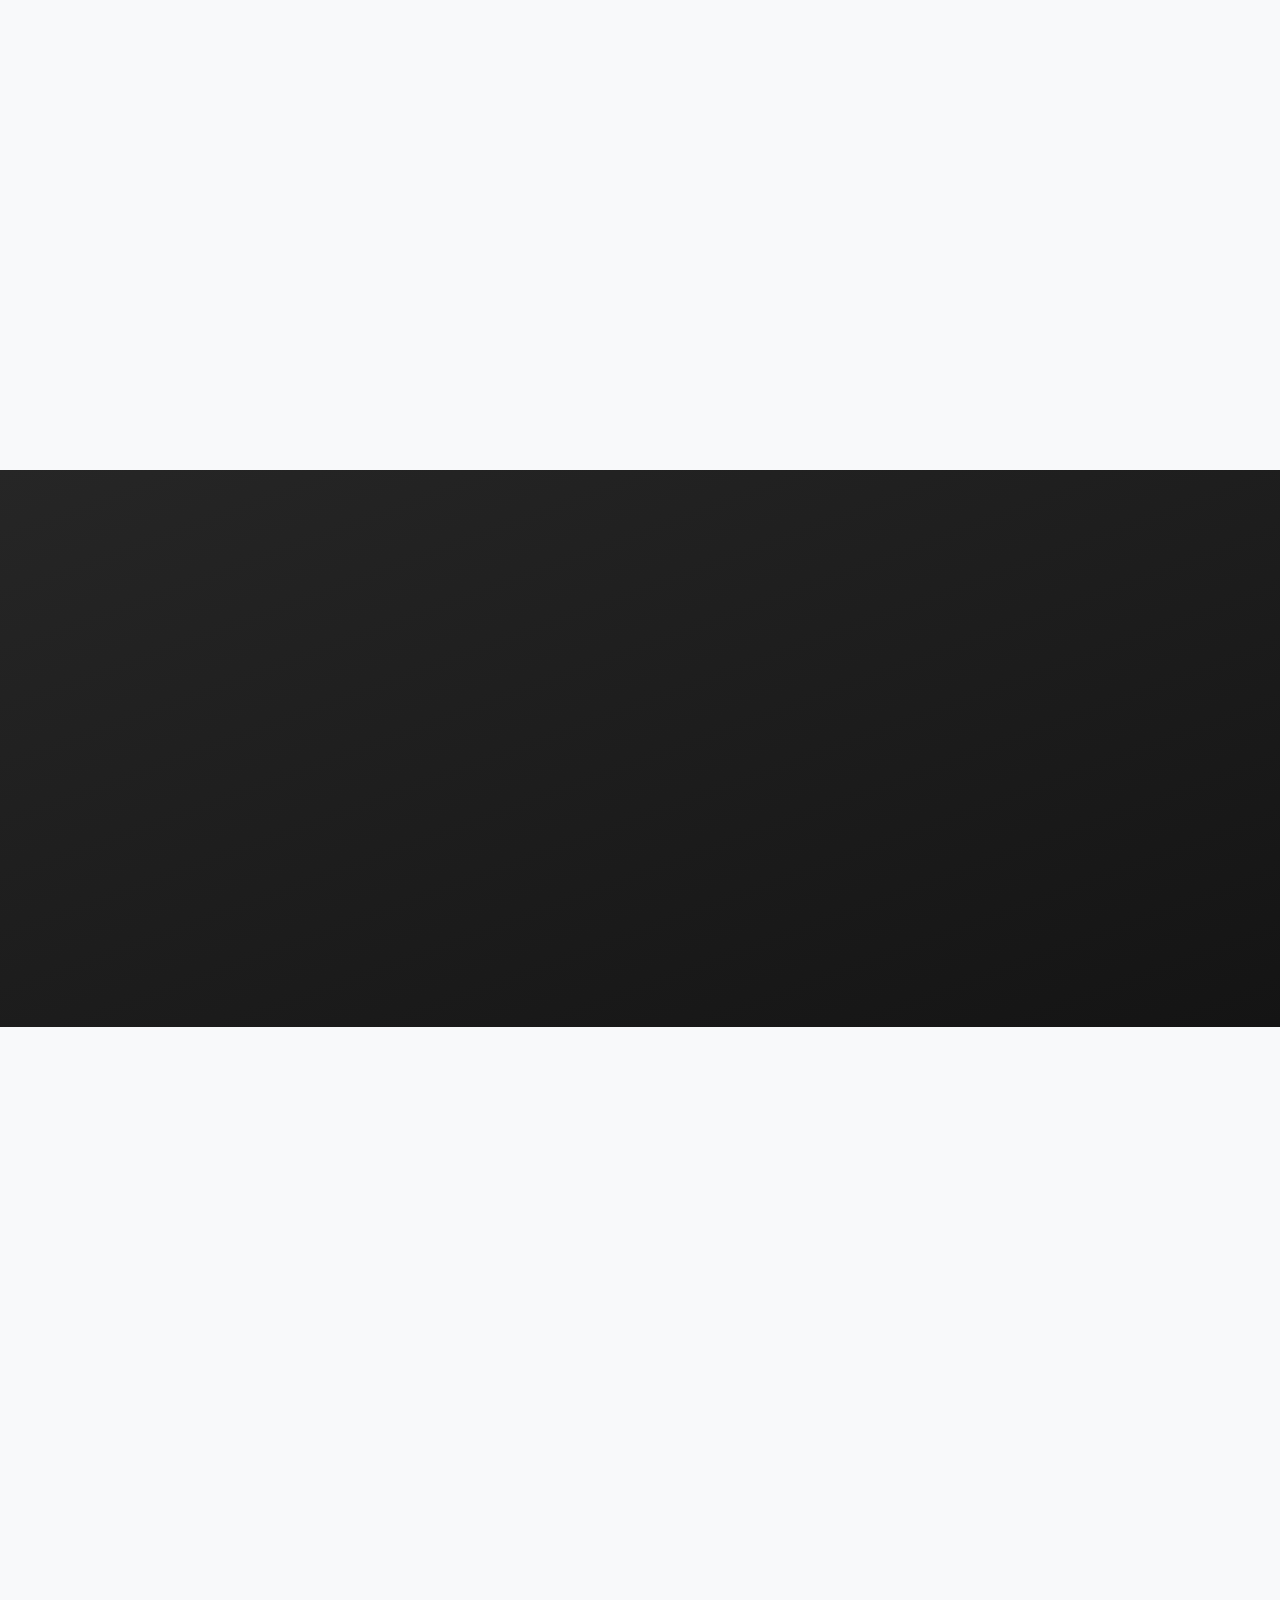
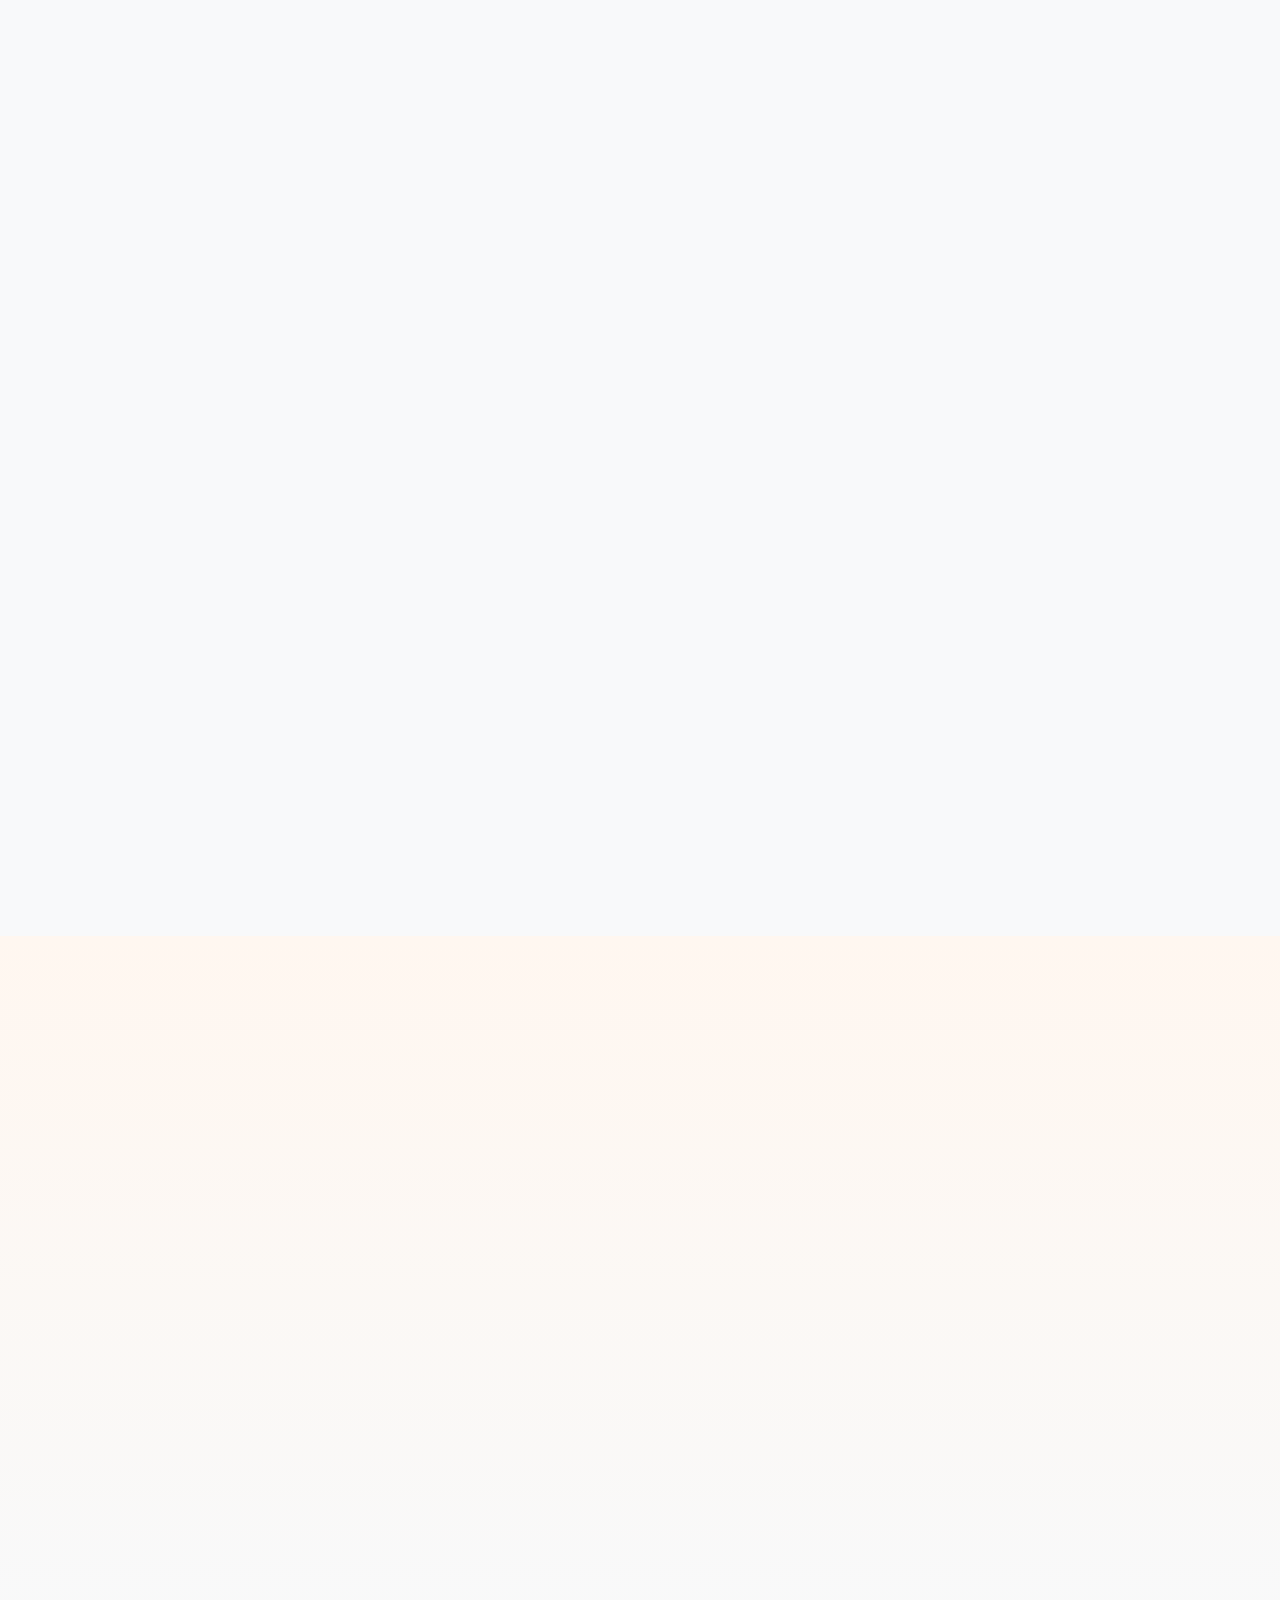
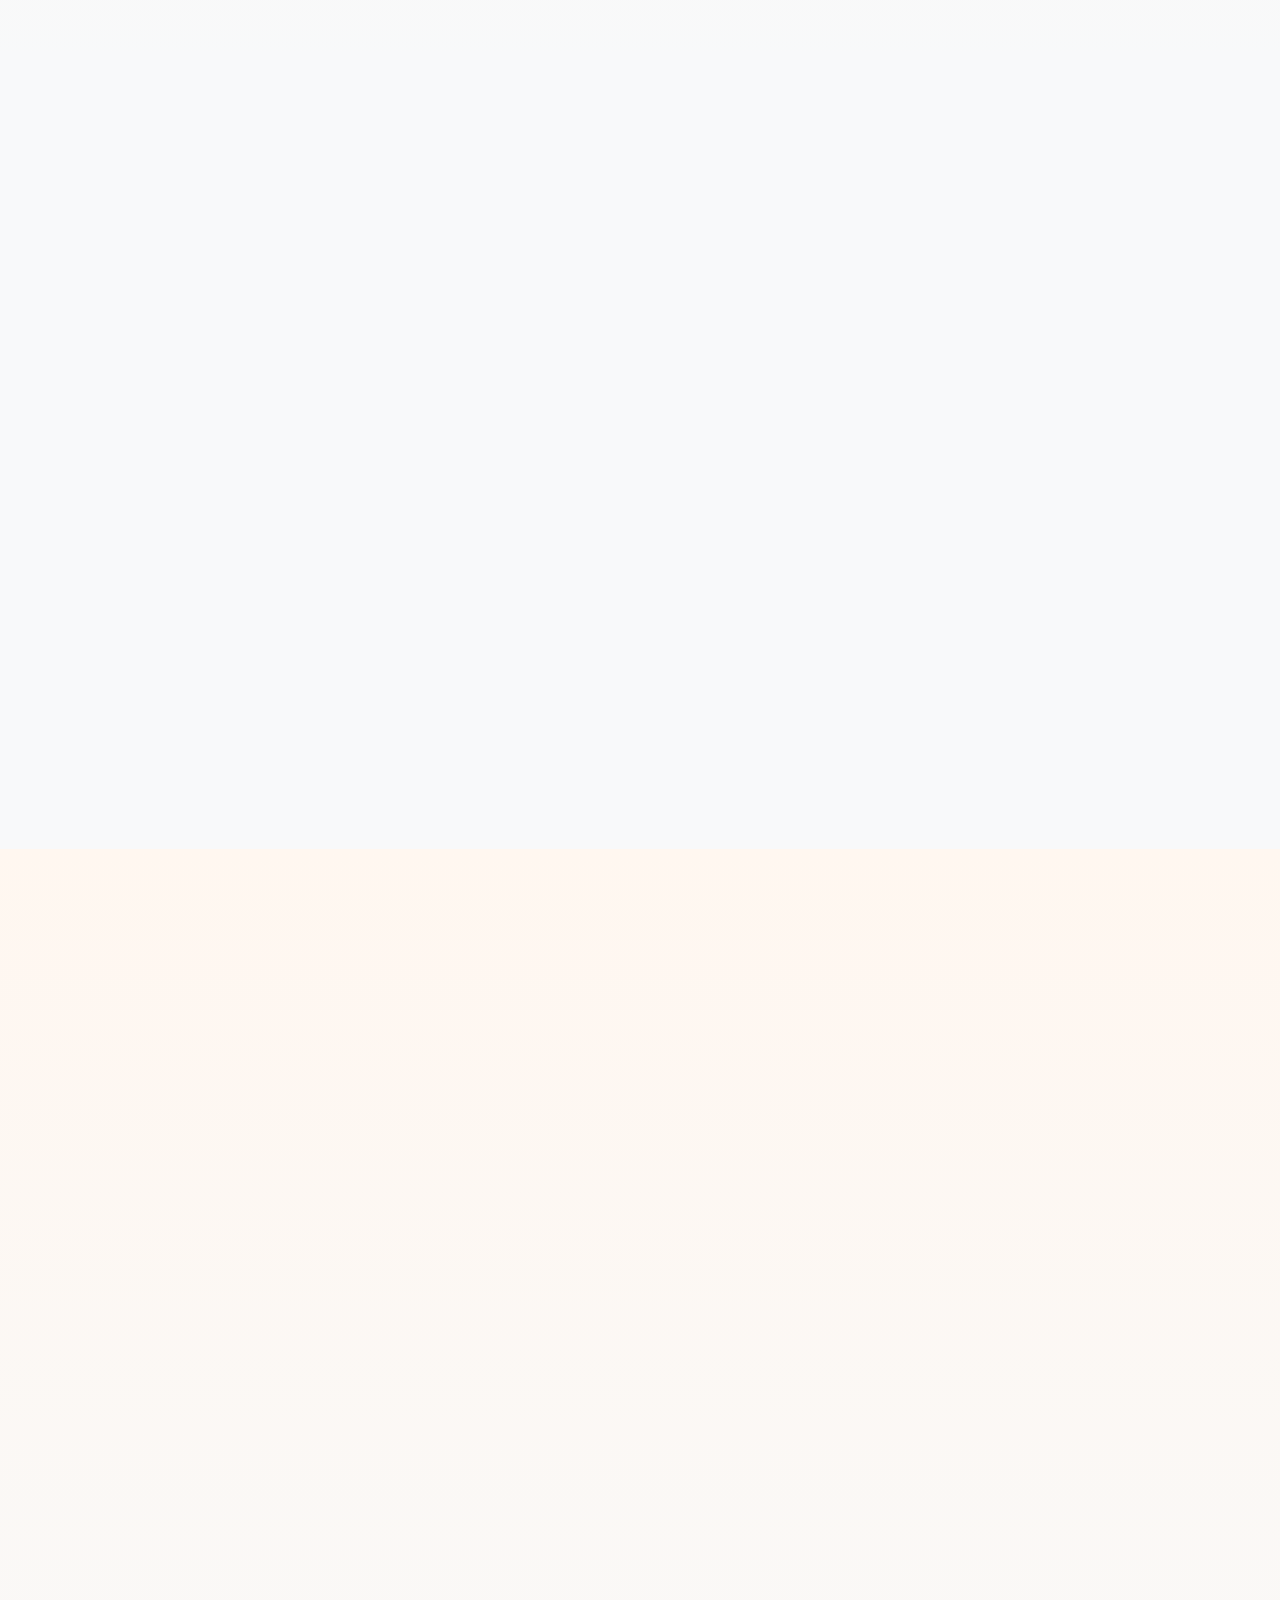
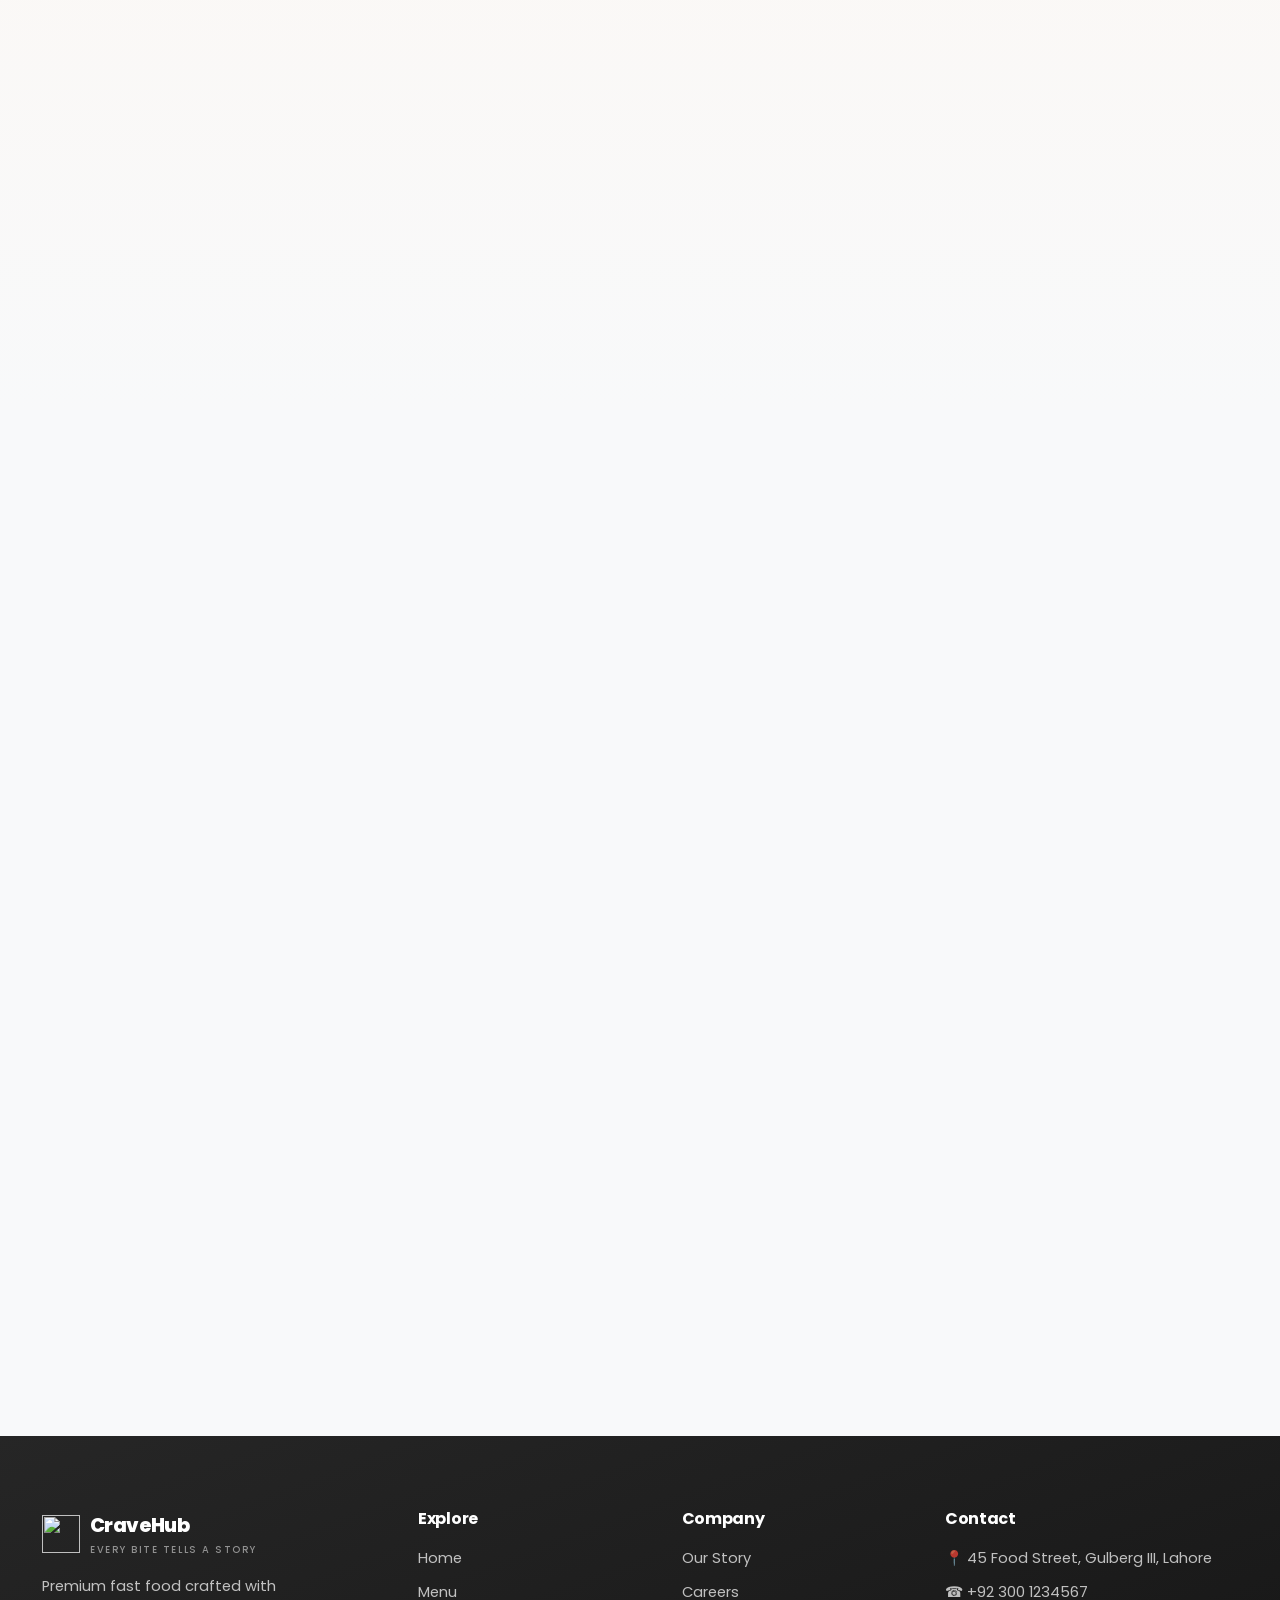
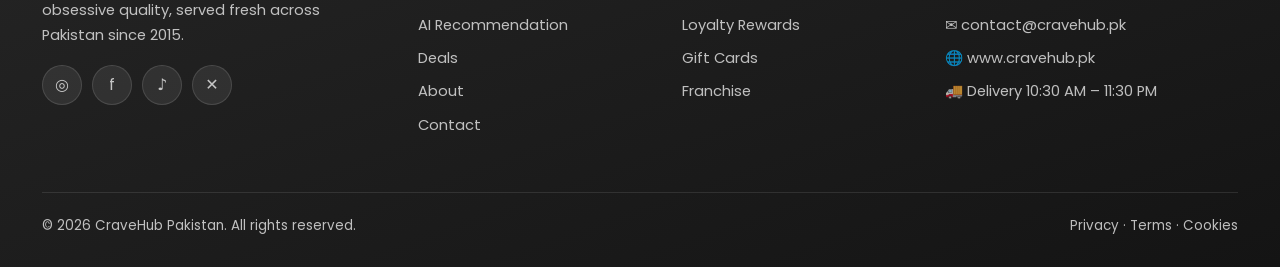
==== commit 203455c5: "Changes Co-authored-by: alishbajawaid321-web <301479063+alishbajawaid321-web@users.noreply.github.co" ====
--- a/public/cravehub/index.html
+++ b/public/cravehub/index.html
@@ -10,6 +10,9 @@
 <meta property="og:description" content="Premium fast food, crafted fresh. Explore the menu, grab a deal or let CraveBot pick your perfect meal.">
 <meta property="og:type" content="website">
 <meta name="twitter:card" content="summary_large_image">
+<meta property="og:url" content="https://cravehub-pixel-perfection.lovable.app/">
+<meta property="og:image" content="https://cravehub-pixel-perfection.lovable.app/og-image.jpg">
+<meta name="twitter:image" content="https://cravehub-pixel-perfection.lovable.app/og-image.jpg">
 <link rel="icon" href="img/logo.png" type="image/png">
 <link rel="preconnect" href="https://fonts.googleapis.com">
 <link rel="preconnect" href="https://fonts.gstatic.com" crossorigin>
--- a/public/cravehub/style.css
+++ b/public/cravehub/style.css
@@ -475,6 +475,19 @@
 .modal__box img { height: 100%; width: 100%; object-fit: cover; min-height: 260px; }
 .modal__body { padding: 26px; display: grid; gap: 12px; align-content: start; }
 .modal__close { position: absolute; top: 18px; right: 18px; }
+/* Order success modal (reuses modal tokens, single column) */
+.modal--order .modal__box { grid-template-columns: 1fr; max-width: 460px; text-align: center; transform: scale(0.9) translateY(14px); }
+.modal--order.is-open .modal__box { transform: scale(1) translateY(0); }
+.order-ok { padding: clamp(28px, 5vw, 40px); display: grid; gap: 12px; justify-items: center; }
+.order-ok__mark {
+  width: 74px; height: 74px; border-radius: 50%; display: grid; place-items: center; font-size: 2rem;
+  background: rgba(255, 107, 0, 0.12); color: var(--primary); border: 1px solid var(--border);
+  animation: orderPop 0.5s cubic-bezier(0.22, 1.4, 0.4, 1) both;
+}
+.order-ok h3 { font-size: 1.35rem; }
+.order-ok p { color: var(--text-soft); font-size: 0.94rem; }
+@keyframes orderPop { from { transform: scale(0.4); opacity: 0; } to { transform: scale(1); opacity: 1; } }
+@media (prefers-reduced-motion: reduce) { .order-ok__mark { animation: none; } }
 .nutri { display: flex; gap: 8px; flex-wrap: wrap; }
 .nutri span { font-size: 0.75rem; padding: 5px 11px; border-radius: var(--r-pill); background: var(--surface-2); border: 1px solid var(--border); }
 
@@ -569,17 +582,18 @@
 .info-row span { color: var(--text-soft); font-size: 0.9rem; }
 .map {
   position: relative; height: 320px; border-radius: var(--r-lg); overflow: hidden;
-  background: linear-gradient(120deg, #dfe4ea, #f1f3f6); display: grid; place-items: center;
+  background: linear-gradient(120deg, #dfe4ea, #f1f3f6);
   border: 1px solid var(--border);
 }
 html[data-theme="dark"] .map { background: linear-gradient(120deg, #232323, #191919); }
-.map::before {
-  content: ""; position: absolute; inset: 0; opacity: 0.45;
-  background-image: linear-gradient(var(--border) 1px, transparent 1px), linear-gradient(90deg, var(--border) 1px, transparent 1px);
-  background-size: 40px 40px;
-}
-.map__pin { position: relative; text-align: center; }
-.map__pin b { font-size: 2.4rem; display: block; animation: bob 2s ease-in-out infinite; }
+.map iframe {
+  position: absolute; inset: 0; width: 100%; height: 100%;
+  border: 0; border-radius: var(--r-lg);
+}
+.map-note {
+  text-align: center; font-size: 0.85rem; color: var(--text-soft);
+  margin-top: 14px; padding: 0 10px;
+}
 .hours-row { display: flex; justify-content: space-between; padding: 9px 0; border-bottom: 1px dashed var(--border); font-size: 0.9rem; }
 .hours-row:last-child { border: 0; }
 
@@ -627,3 +641,41 @@
   .toolbar { flex-direction: column; align-items: stretch; }
   .search-box { max-width: none; }
 }
+
+/* ---------- Performance helpers (no visual change) ---------- */
+/* Off-screen sections skip layout/paint work until scrolled near. */
+.section { content-visibility: auto; contain-intrinsic-size: auto 700px; }
+/* Reveal animates transform/opacity only; hint the compositor while pending. */
+.reveal:not(.is-in) { will-change: opacity, transform; }
+.reveal.is-in { will-change: auto; }
+/* Media boxes get their own layer so hover zooms never repaint neighbours. */
+.food-card__media, .cat-card__img { contain: paint; }
+.food-card__media img, .cat-card__img img { backface-visibility: hidden; }
+
+/* ---------- Cart page (uses existing tokens only) ---------- */
+.cart-layout { display: grid; grid-template-columns: 1.6fr 0.9fr; gap: 24px; align-items: start; }
+.cart-lines { display: grid; gap: 16px; }
+.cart-line {
+  display: grid; grid-template-columns: 96px 1fr auto; gap: 18px; align-items: center;
+  padding: 16px; transition: transform 0.3s var(--ease), box-shadow 0.3s var(--ease);
+}
+.cart-line:hover { transform: translateY(-3px); box-shadow: var(--shadow-md, 0 18px 40px rgba(0,0,0,0.10)); }
+.cart-line img { width: 96px; height: 96px; border-radius: 16px; object-fit: cover; }
+.cart-line__info { display: grid; gap: 6px; }
+.cart-line__info h3 { font-size: 1.02rem; }
+.cart-line__end { display: grid; gap: 10px; justify-items: end; text-align: right; }
+.qty { display: inline-flex; align-items: center; gap: 10px; margin-top: 4px; }
+.qty .icon-btn { width: 34px; height: 34px; font-size: 1rem; }
+.qty b { min-width: 26px; text-align: center; }
+.cart-summary { padding: 24px; position: sticky; top: calc(var(--nav-h) + 20px); }
+.cart-summary__total { border-top: 1px solid var(--border); margin-top: 6px; padding-top: 12px; font-size: 1.05rem; }
+.cart-summary__total b { color: var(--primary); }
+@media (max-width: 900px) {
+  .cart-layout { grid-template-columns: 1fr; }
+  .cart-summary { position: static; }
+}
+@media (max-width: 560px) {
+  .cart-line { grid-template-columns: 72px 1fr; }
+  .cart-line img { width: 72px; height: 72px; }
+  .cart-line__end { grid-column: 1 / -1; justify-items: start; text-align: left; grid-auto-flow: column; align-items: center; gap: 14px; }
+}
